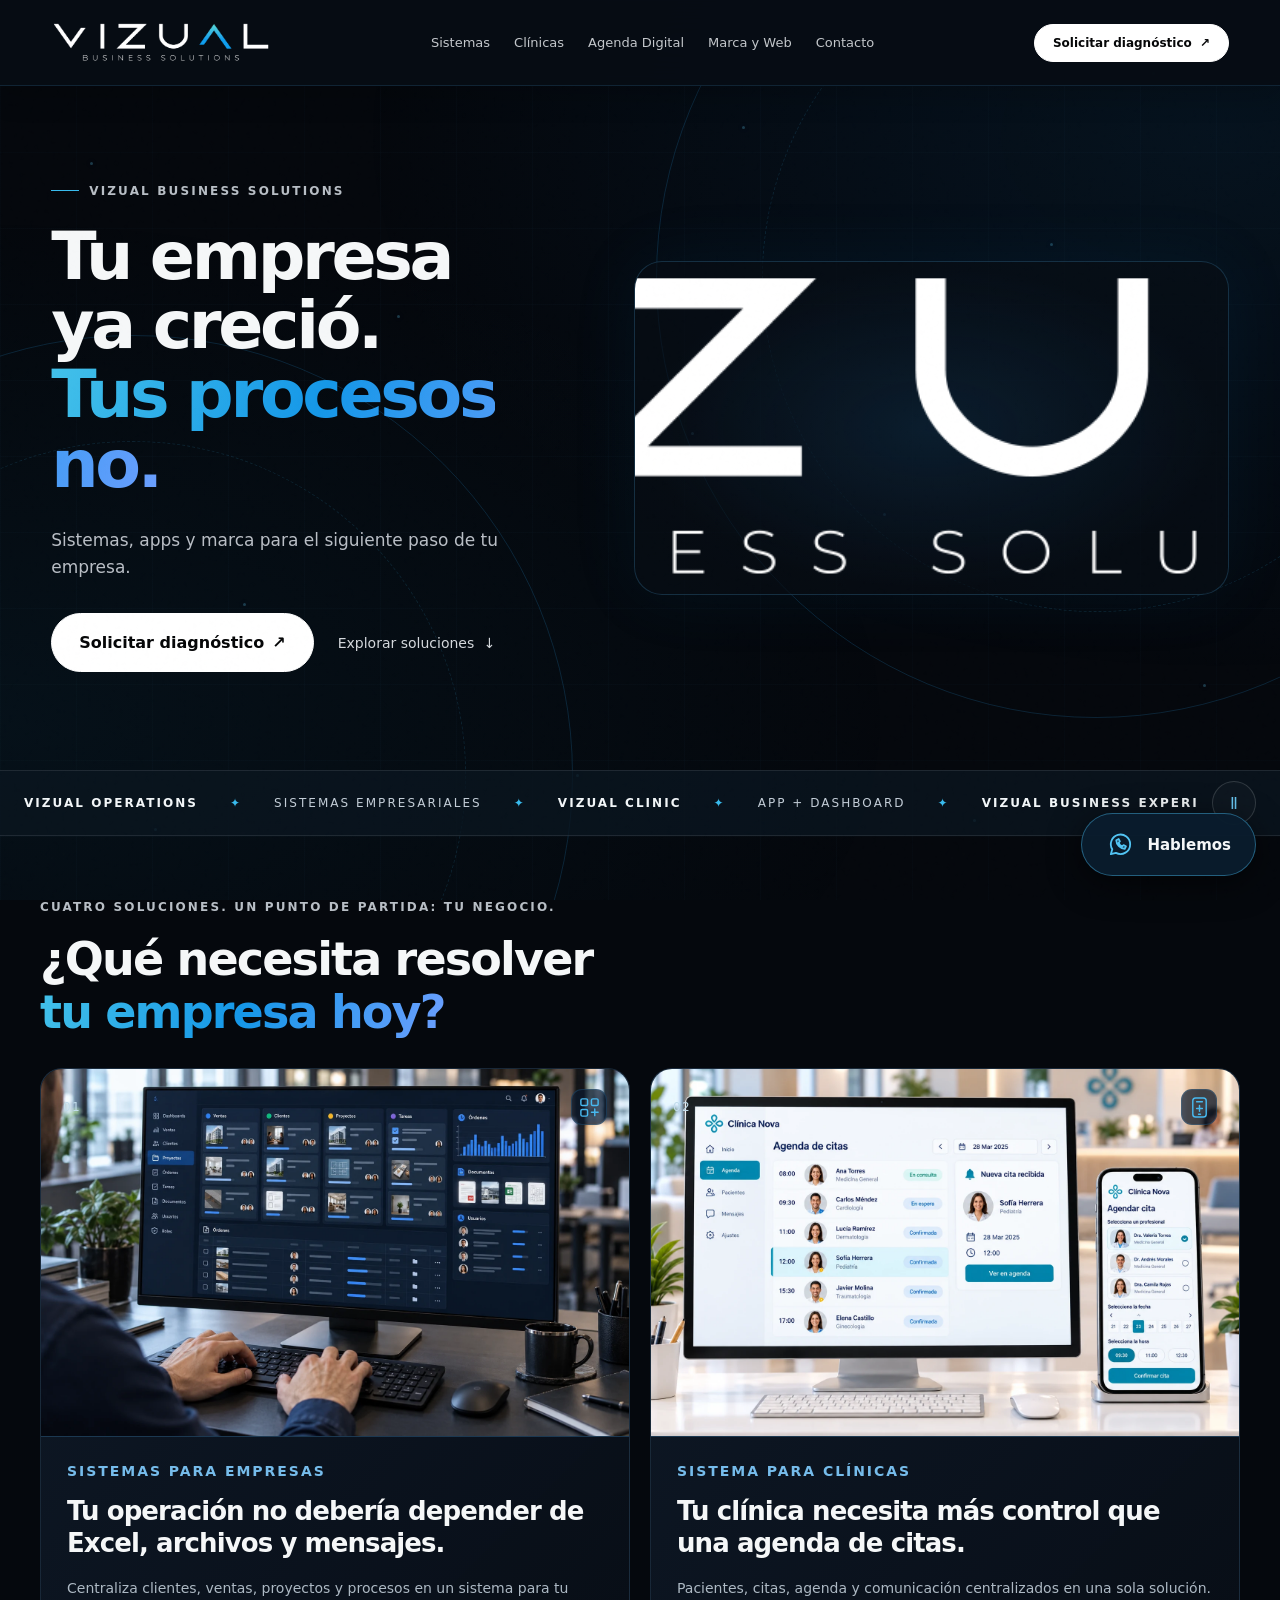
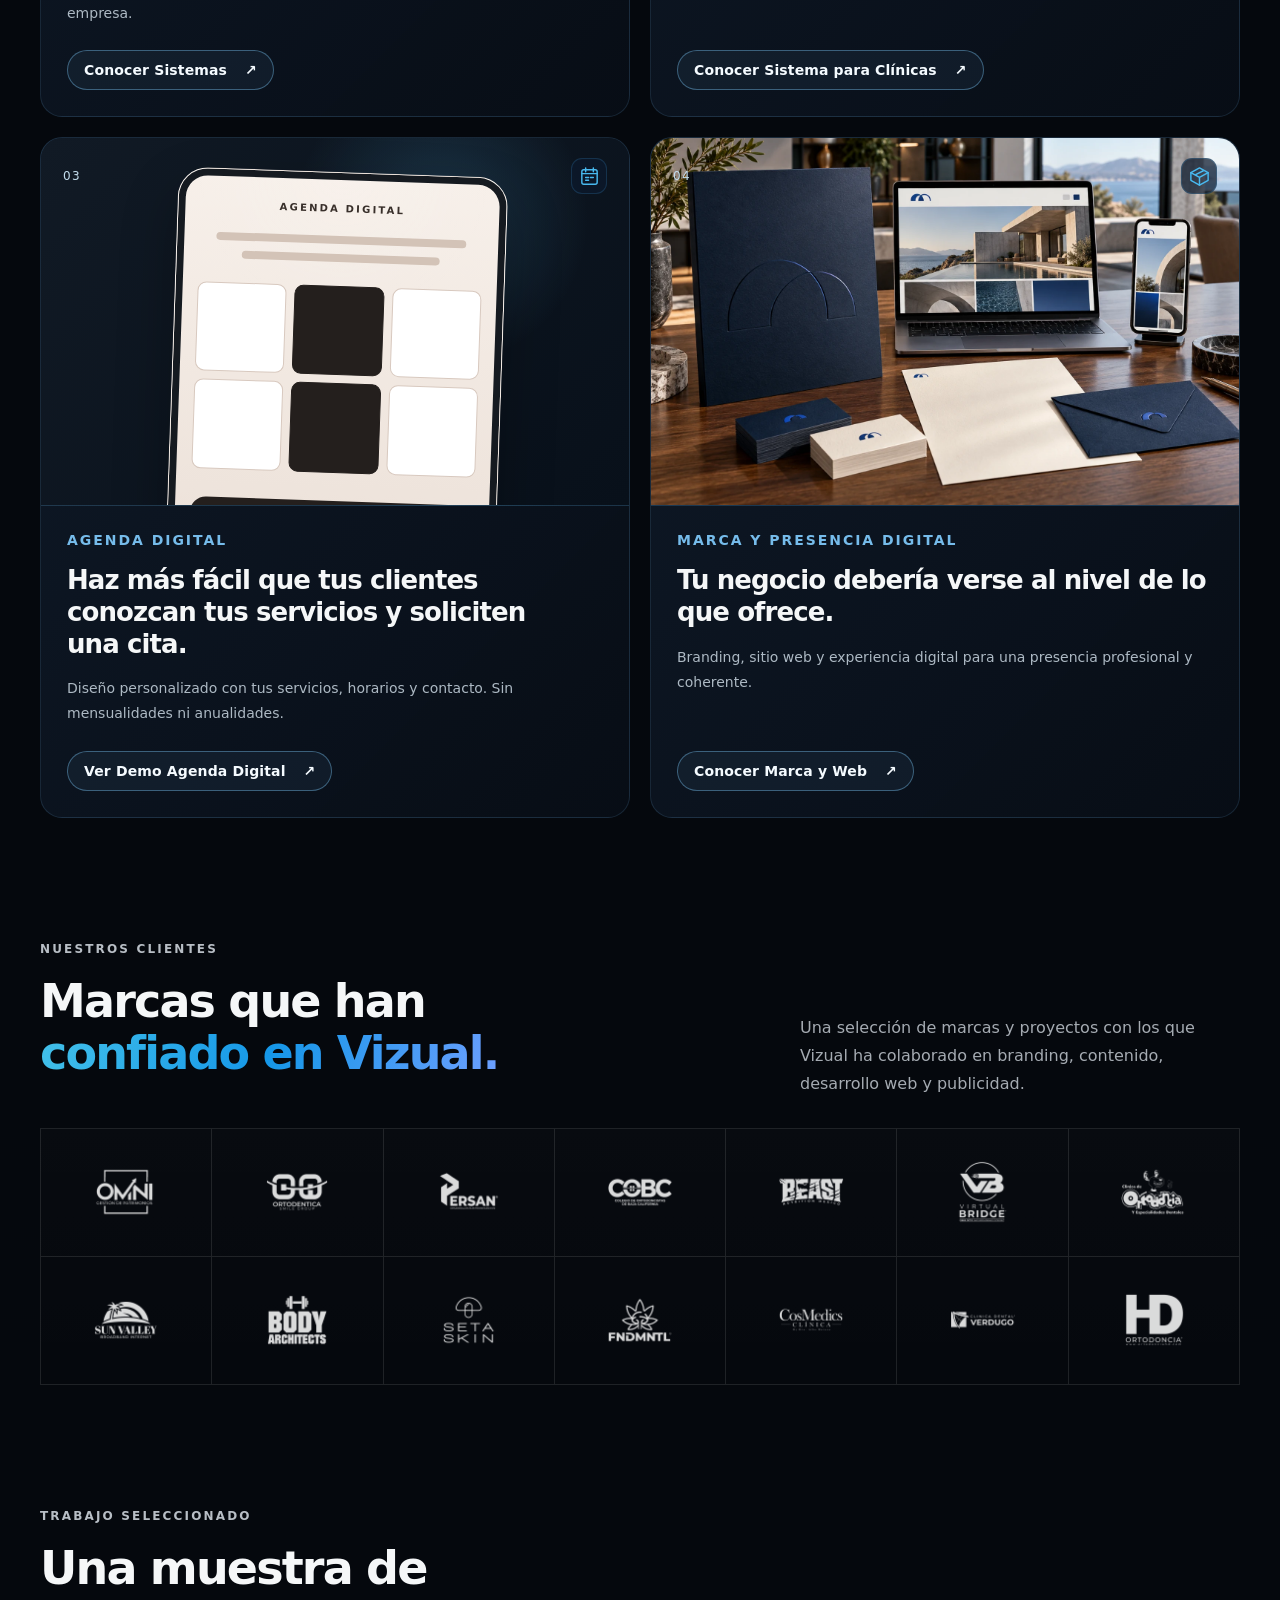
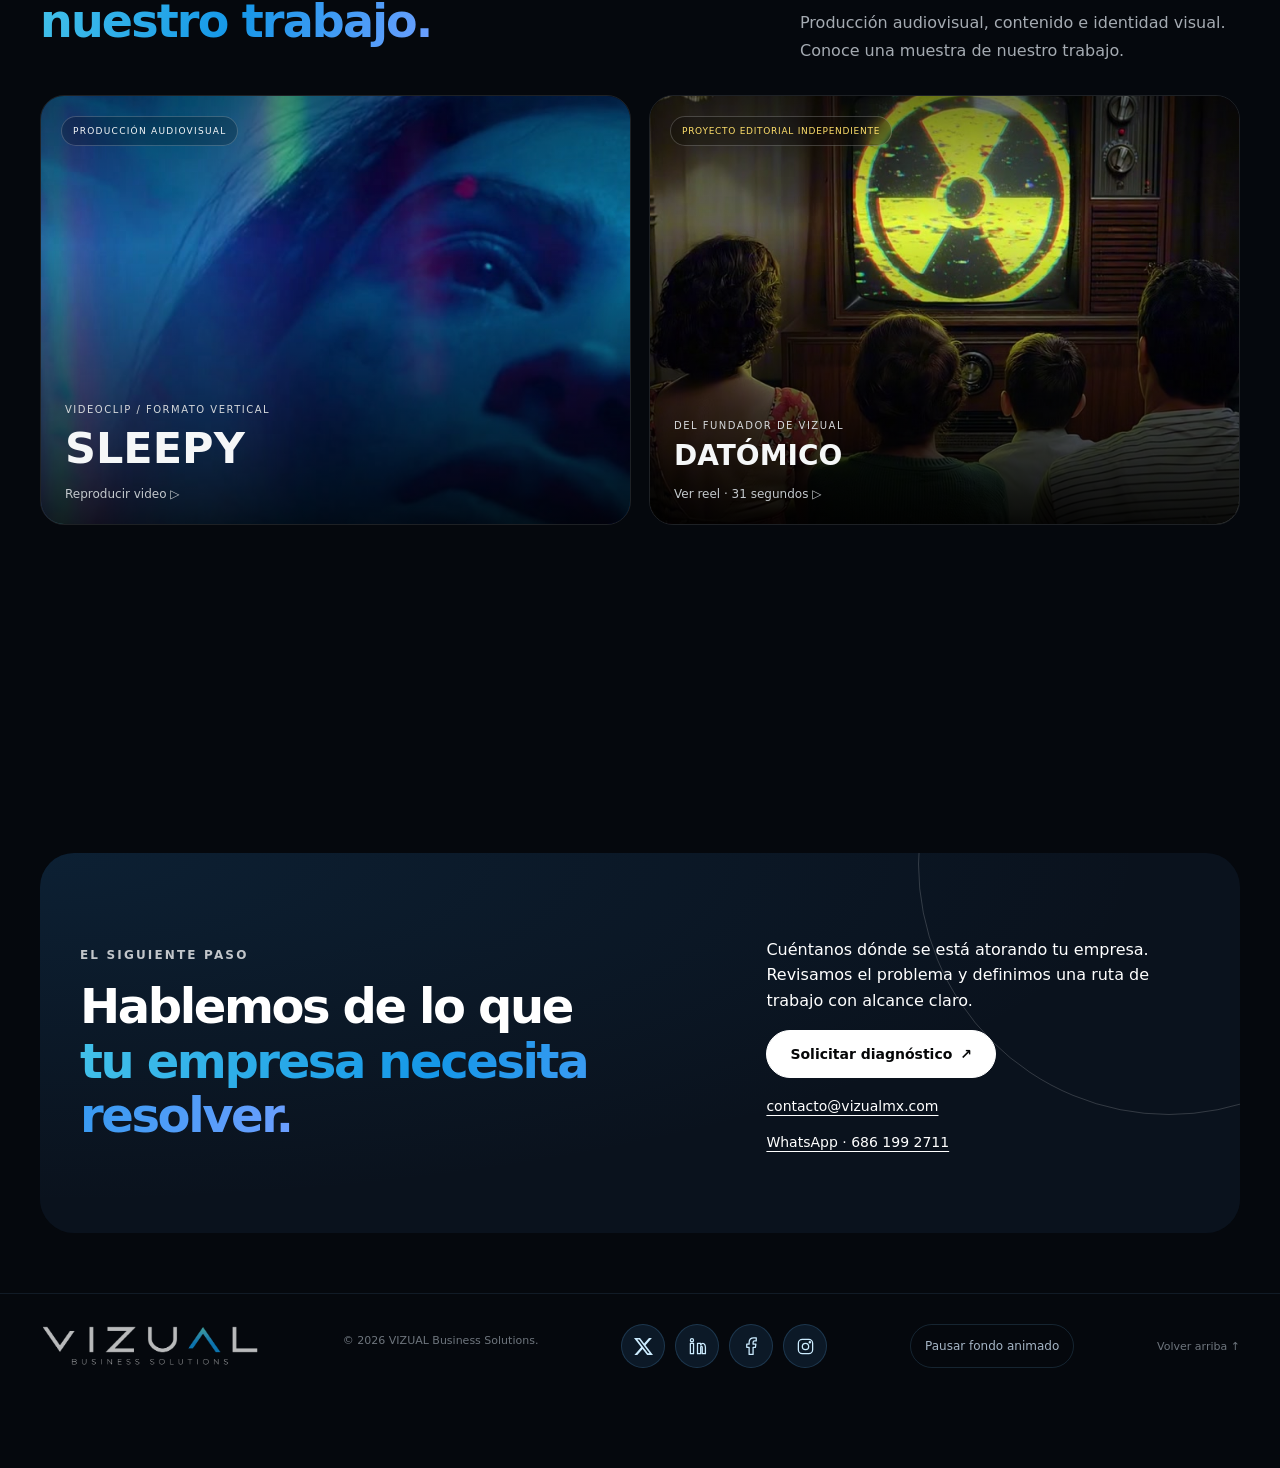
==== index.html @ c50f7510 "Unify service names across site" ====
<!doctype html>
<html lang="es-MX">
<head>
<meta charset="utf-8">
<meta name="viewport" content="width=device-width, initial-scale=1">
<meta name="theme-color" content="#050608">
<title>VIZUAL Business Solutions | Sistemas, Clínicas, Agenda Digital y Marca y Web</title>
<meta name="description" content="Sistemas, Clínicas, Agenda Digital y Marca y Web para mejorar operación, presencia y captación de clientes.">
<link rel="canonical" href="https://vizualmx.com/">
<link rel="icon" type="image/svg+xml" href="assets/business-favicon.svg">
<meta property="og:type" content="website">
<meta property="og:locale" content="es_MX">
<meta property="og:site_name" content="VIZUAL Business Solutions">
<meta property="og:title" content="VIZUAL Business Solutions | Sistemas, Clínicas, Agenda Digital y Marca y Web">
<meta property="og:description" content="Sistemas, Clínicas, Agenda Digital y Marca y Web para mejorar operación, presencia y captación de clientes.">
<meta property="og:url" content="https://vizualmx.com/">
<meta property="og:image" content="https://vizualmx.com/assets/social/business-solutions.png">
<meta property="og:image:width" content="1200">
<meta property="og:image:height" content="630">
<meta property="og:image:alt" content="VIZUAL Business Solutions: Sistemas, Clínicas, Agenda Digital y Marca y Web">
<meta name="twitter:card" content="summary_large_image">
<meta name="twitter:title" content="VIZUAL Business Solutions | Sistemas, Clínicas, Agenda Digital y Marca y Web">
<meta name="twitter:description" content="Sistemas, Clínicas, Agenda Digital y Marca y Web para mejorar operación, presencia y captación de clientes.">
<meta name="twitter:image" content="https://vizualmx.com/assets/social/business-solutions.png">
<link rel="stylesheet" href="styles.css?v=business-4">
<link rel="stylesheet" href="refinements.css?v=16">
<script type="application/ld+json">{"@context": "https://schema.org", "@graph": [{"@type": "Organization", "@id": "https://vizualmx.com/#organization", "name": "VIZUAL Business Solutions", "url": "https://vizualmx.com/", "email": "contacto@vizualmx.com", "telephone": "+526861992711", "logo": "https://vizualmx.com/assets/vizual-business-solutions.png"}, {"@type": "WebSite", "@id": "https://vizualmx.com/#website", "url": "https://vizualmx.com/", "name": "VIZUAL Business Solutions", "publisher": {"@id": "https://vizualmx.com/#organization"}, "inLanguage": "es-MX"}, {"@type": "WebPage", "@id": "https://vizualmx.com/#webpage", "url": "https://vizualmx.com/", "name": "VIZUAL Business Solutions | Sistemas, Clínicas, Agenda Digital y Marca y Web", "description": "Sistemas, Clínicas, Agenda Digital y Marca y Web para mejorar operación, presencia y captación de clientes.", "isPartOf": {"@id": "https://vizualmx.com/#website"}, "inLanguage": "es-MX"}]}</script>
<script defer src="analytics.js?v=2">
</script>
</head>
<body class="business-page home-page">
<div class="tech-background" aria-hidden="true"><div class="tech-orbit tech-orbit-one"></div><div class="tech-orbit tech-orbit-two"></div><i class="tech-particle" style="--x:7%;--y:18%;--delay:-0s;--duration:24s"></i><i class="tech-particle" style="--x:19%;--y:67%;--delay:-3s;--duration:30s"></i><i class="tech-particle" style="--x:31%;--y:35%;--delay:-6s;--duration:36s"></i><i class="tech-particle" style="--x:45%;--y:86%;--delay:-9s;--duration:42s"></i><i class="tech-particle" style="--x:58%;--y:14%;--delay:-12s;--duration:24s"></i><i class="tech-particle" style="--x:69%;--y:57%;--delay:-15s;--duration:30s"></i><i class="tech-particle" style="--x:82%;--y:27%;--delay:-18s;--duration:36s"></i><i class="tech-particle" style="--x:94%;--y:76%;--delay:-21s;--duration:42s"></i><i class="tech-particle" style="--x:12%;--y:92%;--delay:-24s;--duration:24s"></i><i class="tech-particle" style="--x:54%;--y:48%;--delay:-27s;--duration:30s"></i><i class="tech-particle" style="--x:76%;--y:91%;--delay:-30s;--duration:36s"></i><i class="tech-particle" style="--x:90%;--y:8%;--delay:-33s;--duration:42s"></i></div>
<a class="skip-link" href="#contenido">Saltar al contenido</a>
<div class="noise" aria-hidden="true">
</div>
<header class="site-header" id="top">
<a class="brand" href="/" aria-label="VIZUAL Business Solutions — inicio">
<img class="official-wordmark" src="assets/vizual-business-solutions.png" alt="VIZUAL Business Solutions" width="1200" height="226">
</a>
<button class="menu-toggle" type="button" aria-expanded="false" aria-controls="main-nav" hidden><span class="menu-label">Menú</span><span class="menu-lines" aria-hidden="true"></span>
</button>
<nav class="nav" id="main-nav" aria-label="Principal">
<a href="/operaciones"><span>Sistemas</span><small class="nav-description">Sistemas para tu empresa</small></a>
<a href="/sistema-para-clinicas"><span>Clínicas</span><small class="nav-description">App para pacientes + dashboard</small></a>
<a href="/agenda-demo-clinica"><span>Agenda Digital</span><small class="nav-description">Agenda personalizada sin mensualidades</small></a>
<a href="/business-experience"><span>Marca y Web</span><small class="nav-description">Branding, web y presencia digital</small></a>
<a href="/contacto"><span>Contacto</span><small class="nav-description">Hablemos de tu proyecto</small></a>
<a class="nav-diagnosis" href="/contacto">Solicitar diagnóstico <span aria-hidden="true">↗</span></a>
</nav>
<a class="btn btn-small header-contact" href="/contacto">Solicitar diagnóstico <span aria-hidden="true">↗</span>
</a>
</header>
<main id="contenido">

<section class="hero section-pad business-hero">
<div class="hero-copy">
<div class="eyebrow">
<span>
</span> VIZUAL BUSINESS SOLUTIONS</div>
<h1>Tu empresa ya creció.<br>
<em>Tus procesos no.</em>
</h1>
<p class="hero-lead">Sistemas, apps y marca para el siguiente paso de tu empresa.</p>
<div class="hero-actions">
<a class="btn" href="/contacto">Solicitar diagnóstico <span aria-hidden="true">↗</span>
</a>
<a class="text-link" href="#soluciones">Explorar soluciones <span aria-hidden="true">↓</span>
</a>
</div>
</div>
<!-- Official brand reveal, muted for inline autoplay on mobile. -->
<figure class="hero-brand-stage" aria-label="Animación de VIZUAL Business Solutions">
<video autoplay loop muted playsinline disablepictureinpicture disableremoteplayback preload="metadata" poster="assets/vizual-business-solutions.png" aria-label="Animación del logo VIZUAL Business Solutions">
<source src="assets/hero/vizual-business-reveal.mp4" type="video/mp4">
Tu navegador no puede reproducir este video. <a href="assets/hero/vizual-business-reveal.mp4">Ver animación del logo</a>.
</video>
</figure>
</section>

<section class="ticker business-ticker" aria-label="Soluciones de VIZUAL Business Solutions">
<div class="ticker-window"><div class="ticker-track"><div class="ticker-group"><span>VIZUAL OPERATIONS</span><i aria-hidden="true">✦</i><span>SISTEMAS EMPRESARIALES</span><i aria-hidden="true">✦</i><span>VIZUAL CLINIC</span><i aria-hidden="true">✦</i><span>APP + DASHBOARD</span><i aria-hidden="true">✦</i><span>VIZUAL BUSINESS EXPERIENCE</span><i aria-hidden="true">✦</i><span>MARCA + EXPERIENCIA DIGITAL</span><i aria-hidden="true">✦</i></div><div class="ticker-group" aria-hidden="true"><span>VIZUAL OPERATIONS</span><i aria-hidden="true">✦</i><span>SISTEMAS EMPRESARIALES</span><i aria-hidden="true">✦</i><span>VIZUAL CLINIC</span><i aria-hidden="true">✦</i><span>APP + DASHBOARD</span><i aria-hidden="true">✦</i><span>VIZUAL BUSINESS EXPERIENCE</span><i aria-hidden="true">✦</i><span>MARCA + EXPERIENCIA DIGITAL</span><i aria-hidden="true">✦</i></div></div></div>
<button class="ticker-toggle" type="button" aria-label="Pausar texto en movimiento" title="Pausar texto en movimiento" hidden><span aria-hidden="true">Ⅱ</span></button>
</section>
<section class="section-pad solutions" id="soluciones">
<span id="servicios" class="anchor-alias"></span>
<div class="section-heading">
<span class="kicker">CUATRO SOLUCIONES. UN PUNTO DE PARTIDA: TU NEGOCIO.</span>
<h2>¿Qué necesita resolver<br><span>tu empresa hoy?</span></h2>
</div>
<div class="solution-grid">
<a class="solution-card" id="operations" href="/operaciones">
<div class="solution-media">
<div class="solution-card-top"><span class="solution-number">01</span><span class="capability-icon" aria-hidden="true"><svg viewBox="0 0 24 24" fill="none"><rect x="3" y="3" width="7" height="7" rx="1.5"/><rect x="14" y="3" width="7" height="7" rx="1.5"/><rect x="3" y="14" width="7" height="7" rx="1.5"/><path d="M14 17h7m-3.5-3.5v7"/></svg></span></div>
<img class="solution-image" src="assets/solutions/operations-v3.webp" alt="" width="1586" height="992" loading="lazy" decoding="async">
</div>
<div class="solution-card-copy">
<span class="kicker">SISTEMAS PARA EMPRESAS</span>
<h3>Tu operación no debería depender de Excel, archivos y mensajes.</h3>
<p>Centraliza clientes, ventas, proyectos y procesos en un sistema para tu empresa.</p>
<span class="solution-link">Conocer Sistemas <span aria-hidden="true">↗</span></span>
</div>
</a>

<a class="solution-card" id="clinicas" href="/sistema-para-clinicas">
<div class="solution-media">
<div class="solution-card-top"><span class="solution-number">02</span><span class="capability-icon" aria-hidden="true"><svg viewBox="0 0 24 24" fill="none"><rect x="5" y="2" width="14" height="20" rx="3"/><path d="M9 6h6m-3 4v6m-3-3h6m-4 6h2"/></svg></span></div>
<img class="solution-image" src="assets/solutions/clinic-v3.webp" alt="" width="1586" height="992" loading="lazy" decoding="async">
</div>
<div class="solution-card-copy">
<span class="kicker">SISTEMA PARA CLÍNICAS</span>
<h3>Tu clínica necesita más control que una agenda de citas.</h3>
<p>Pacientes, citas, agenda y comunicación centralizados en una sola solución.</p>
<span class="solution-link">Conocer Sistema para Clínicas <span aria-hidden="true">↗</span></span>
</div>
</a>

<a class="solution-card" id="agenda-digital" href="/agenda-demo-clinica">
<div class="solution-media agenda-media">
<div class="solution-card-top"><span class="solution-number">03</span><span class="capability-icon" aria-hidden="true"><svg viewBox="0 0 24 24" fill="none"><rect x="4" y="5" width="16" height="15" rx="2"/><path d="M8 3v4m8-4v4M4 9h16"/><path d="M8 13h3m2 0h3m-8 3h3"/></svg></span></div>
<div class="agenda-demo-visual" aria-hidden="true">
  <div class="agenda-demo-device">
    <div class="agenda-demo-brand">AGENDA DIGITAL</div>
    <div class="agenda-demo-line wide"></div>
    <div class="agenda-demo-line"></div>
    <div class="agenda-demo-days"><i></i><i></i><i></i><i></i><i></i><i></i></div>
    <div class="agenda-demo-cta">AGENDAR CITA</div>
  </div>
</div>
</div>
<div class="solution-card-copy">
<span class="kicker">AGENDA DIGITAL</span>
<h3>Haz más fácil que tus clientes conozcan tus servicios y soliciten una cita.</h3>
<p>Diseño personalizado con tus servicios, horarios y contacto. Sin mensualidades ni anualidades.</p>
<span class="solution-link">Ver Demo Agenda Digital <span aria-hidden="true">↗</span></span>
</div>
</a>

<a class="solution-card" id="experience" href="/business-experience">
<div class="solution-media">
<div class="solution-card-top"><span class="solution-number">04</span><span class="capability-icon" aria-hidden="true"><svg viewBox="0 0 24 24" fill="none"><path d="m12 3 9 5v8l-9 5-9-5V8Z"/><path d="m3 8 9 5 9-5m-9 5v8m-4-11 8-4"/></svg></span></div>
<img class="solution-image" src="assets/solutions/business-experience.webp" alt="" width="1586" height="992" loading="lazy" decoding="async">
</div>
<div class="solution-card-copy">
<span class="kicker">MARCA Y PRESENCIA DIGITAL</span>
<h3>Tu negocio debería verse al nivel de lo que ofrece.</h3>
<p>Branding, sitio web y experiencia digital para una presencia profesional y coherente.</p>
<span class="solution-link">Conocer Marca y Web <span aria-hidden="true">↗</span></span>
</div>
</a>
</div>
</section>

<section class="clients section-pad" id="clientes">
      <div class="section-heading horizontal reveal">
        <div>
          <span class="kicker">NUESTROS CLIENTES</span>
          <h2>Marcas que han<br>
<span>confiado en Vizual.</span>
</h2>
        </div>
        <p>Una selección de marcas y proyectos con los que Vizual ha colaborado en branding, contenido, desarrollo web y publicidad.</p>
      </div>
      <div class="logo-wall reveal">
        <div class="client-logo">
<img src="assets/clients/omni.png" alt="OMNI Gestión de Patrimonios" />
</div>
        <div class="client-logo">
<img src="assets/clients/ortodentica-smile-group.png" alt="Ortodentica Smile Group" />
</div>
        <div class="client-logo">
<img src="assets/clients/persan.png" alt="Persan" />
</div>
        <div class="client-logo">
<img src="assets/clients/cobc.png" alt="COBC Colegio de Ortodoncistas de Baja California" />
</div>
        <div class="client-logo">
<img src="assets/clients/beast.png" alt="Beast Nutrition Mexico" />
</div>
        <div class="client-logo">
<img src="assets/clients/virtual-bridge.png" alt="Virtual Bridge" />
</div>
        <div class="client-logo">
<img src="assets/clients/ortoaudia.png" alt="Clínica de Ortoaudia y Especialidades Dentales" />
</div>
        <div class="client-logo">
<img src="assets/clients/sun-valley.png" alt="Sun Valley Broadband Internet" />
</div>
        <div class="client-logo">
<img src="assets/clients/body-architects.png" alt="Body Architects" />
</div>
        <div class="client-logo">
<img src="assets/clients/seta-skin.png" alt="Seta Skin" />
</div>
        <div class="client-logo">
<img src="assets/clients/fndmntl.png" alt="FNDMNTL" />
</div>
        <div class="client-logo">
<img src="assets/clients/cosmedics.png" alt="CosMedics Clínica" />
</div>
        <div class="client-logo">
<img src="assets/clients/verdugo.png" alt="Clínica Dental Verdugo" />
</div>
        <div class="client-logo">
<img src="assets/clients/hd-ortodoncia.png" alt="HD Ortodoncia" />
</div>
      </div>
    </section>
<section class="work section-pad" id="trabajos">
      <div class="section-heading horizontal reveal">
        <div>
          <span class="kicker">TRABAJO SELECCIONADO</span>
          <h2>Una muestra de<br>
<span>nuestro trabajo.</span>
</h2>
        </div>
        <p>Producción audiovisual, contenido e identidad visual. Conoce una muestra de nuestro trabajo.</p>
      </div>

      <div class="work-grid">
        <a class="project project-main project-sleepy reveal" href="assets/projects/sleepy.mp4" data-video-project aria-haspopup="dialog" aria-controls="sleepy-dialog" aria-label="Reproducir SLEEPY, producción audiovisual">
          <img class="project-cover" src="assets/projects/sleepy-poster.jpg" alt="Fotograma del videoclip SLEEPY con luces azules y magenta" width="720" height="1280" loading="lazy" />
          <div class="project-badge">PRODUCCIÓN AUDIOVISUAL</div>
          <div class="project-copy">
<small>VIDEOCLIP / FORMATO VERTICAL</small>
<h3>SLEEPY</h3>
<span>Reproducir video <span aria-hidden="true">▷</span>
</span>
</div>
        </a>
        <a class="project project-datomico reveal delay-1" href="assets/projects/datomico.mp4" data-video-project aria-haspopup="dialog" aria-controls="datomico-dialog" aria-label="Reproducir reel de Datómico, proyecto independiente del fundador de VIZUAL">
          <img class="project-cover" src="assets/projects/datomico-poster.jpg" alt="Televisor con el símbolo amarillo de Datómico en su reel" width="720" height="1280" loading="lazy" />
          <div class="project-badge">PROYECTO EDITORIAL INDEPENDIENTE</div>
          <div class="project-copy">
<small>DEL FUNDADOR DE VIZUAL</small>
<h3>DATÓMICO</h3>
<span>Ver reel · 31 segundos <span aria-hidden="true">▷</span>
</span>
</div>
        </a>
      </div>
    </section>
<section class="contact section-pad" id="contacto">
<div class="contact-box">
<div>
<span class="kicker">EL SIGUIENTE PASO</span>
<h2>Hablemos de lo que<br>
<span>tu empresa necesita resolver.</span>
</h2>
</div>
<div class="contact-side">
<p>Cuéntanos dónde se está atorando tu empresa. Revisamos el problema y definimos una ruta de trabajo con alcance claro.</p>
<a class="btn" href="/contacto">Solicitar diagnóstico <span aria-hidden="true">↗</span>
</a>
<a class="contact-email" href="mailto:contacto@vizualmx.com" data-track-event="email_click" data-track-placement="contacto" data-track-interest="business">contacto@vizualmx.com</a>
<a class="contact-email" href="https://wa.me/526861992711" target="_blank" rel="noopener noreferrer" data-track-event="whatsapp_click" data-track-placement="phone" data-track-interest="business">WhatsApp · 686 199 2711</a>
</div>
</div>
</section>
</main>  <dialog class="project-video-dialog" id="sleepy-dialog" aria-labelledby="sleepy-title">
    <div class="project-video-header">
<h2 id="sleepy-title">SLEEPY <span>Producción audiovisual</span>
</h2>
<button type="button" class="project-video-close" aria-label="Cerrar video" autofocus>×</button>
</div>
    <video controls playsinline preload="none" poster="assets/projects/sleepy-poster.jpg">
<source src="assets/projects/sleepy.mp4" type="video/mp4" />Tu navegador no puede reproducir este video. <a href="assets/projects/sleepy.mp4">Abrir SLEEPY</a>.</video>
  </dialog>
<dialog class="project-video-dialog" id="datomico-dialog" aria-labelledby="datomico-title">
<div class="project-video-header">
<h2 id="datomico-title">DATÓMICO <span>Proyecto independiente del fundador de VIZUAL</span>
</h2>
<button type="button" class="project-video-close" aria-label="Cerrar reel de Datómico" autofocus>×</button>
</div>
<video controls playsinline preload="none" poster="assets/projects/datomico-poster.jpg">
<source src="assets/projects/datomico.mp4" type="video/mp4" />Tu navegador no puede reproducir este video. <a href="assets/projects/datomico.mp4">Abrir reel</a>.</video>
<nav class="datomico-links" aria-label="Conocer Datómico">
<a href="https://datomicotv.com/" target="_blank" rel="noopener noreferrer">Sitio web ↗</a>
<a href="https://www.facebook.com/datomicotv" target="_blank" rel="noopener noreferrer">Facebook ↗</a>
<a href="https://www.instagram.com/datomicotv" target="_blank" rel="noopener noreferrer">Instagram ↗</a>
<a href="https://www.youtube.com/@DatomicoTV" target="_blank" rel="noopener noreferrer">YouTube ↗</a>
</nav>
</dialog>
<footer>
<a class="brand" href="/" aria-label="VIZUAL Business Solutions — inicio">
<img class="official-wordmark" src="assets/vizual-business-solutions.png" alt="VIZUAL Business Solutions" width="1200" height="226">
</a>
<p>© <span id="year">2026</span> VIZUAL Business Solutions.</p>
<div class="footer-socials" aria-label="Redes sociales de VIZUAL"><a href="https://x.com/vizualmx" target="_blank" rel="noopener noreferrer" aria-label="VIZUAL en X" title="X"><svg viewBox="0 0 24 24" aria-hidden="true"><path fill="currentColor" stroke="none" d="M18.901 1.153h3.68l-8.04 9.19L24 22.846h-7.406l-5.8-7.584-6.64 7.584H.47l8.6-9.835L0 1.154h7.594l5.243 6.932 6.064-6.933Zm-1.29 19.49h2.039L6.487 3.24H4.3l13.31 17.403Z"/></svg></a><a href="https://www.linkedin.com/company/vizualmx" target="_blank" rel="noopener noreferrer" aria-label="VIZUAL en LinkedIn" title="LinkedIn"><svg viewBox="0 0 24 24" aria-hidden="true"><rect x="3" y="8" width="4" height="13"/><circle cx="5" cy="4" r="2"/><path d="M12 21V8h4v2c3-4 6-1 6 3v8h-4v-8c0-2-2-2-2 0v8Z"/></svg></a><a href="https://www.facebook.com/vizualmx" target="_blank" rel="noopener noreferrer" aria-label="VIZUAL en Facebook" title="Facebook"><svg viewBox="0 0 24 24" aria-hidden="true"><path d="M14 22V13h3l.5-4H14V7c0-1 .5-2 2-2h2V1h-3c-4 0-6 2-6 6v2H6v4h3v9Z"/></svg></a><a href="https://www.instagram.com/vizualmx/" target="_blank" rel="noopener noreferrer" aria-label="VIZUAL en Instagram" title="Instagram"><svg viewBox="0 0 24 24" aria-hidden="true"><rect x="3" y="3" width="18" height="18" rx="5"/><circle cx="12" cy="12" r="4"/><circle cx="17.5" cy="6.5" r=".8"/></svg></a></div>
<button class="background-toggle" type="button" aria-pressed="false" hidden>Pausar fondo animado</button>
<a href="#top">Volver arriba ↑</a>
</footer>
<a class="whatsapp-float" href="https://wa.me/526861992711?text=Hola%2C%20quisiera%20hablar%20de%20un%20proyecto%20con%20VIZUAL%20Business%20Solutions." target="_blank" rel="noopener noreferrer" aria-label="Contactar por WhatsApp" title="WhatsApp" data-track-event="whatsapp_click" data-track-placement="floating" data-track-interest="business">
<svg viewBox="0 0 24 24" aria-hidden="true"><path d="M20 11.8A8 8 0 0 1 8.2 18.9L4 20l1.2-4A8 8 0 1 1 20 11.8Z"/><path d="M8.5 8.5c0 3.5 3.5 7 7 7l1-2-2-1-1 1c-1.5-.5-2.5-1.5-3-3l1-1-1-2Z"/></svg>
<span>Hablemos</span>
</a>
<script src="script.js?v=business-5">
</script>
</body>
</html>
---- styles.css ----
:root{
  --bg:#050608; --bg2:#0b0d10; --text:#f5f7f8; --muted:#a5abb2; --line:rgba(255,255,255,.10);
  --lime:#d8ff3e; --cyan:#2df3e0; --blue:#1f57ff; --magenta:#e82bd7; --violet:#7f35e8;
  --max:1280px;
}

*{box-sizing:border-box}

html{scroll-behavior:smooth;overflow-x:clip}

body{
  margin:0;
  background:var(--bg);
  color:var(--text);
  font-family:Inter,ui-sans-serif,system-ui,-apple-system,BlinkMacSystemFont,"Segoe UI",sans-serif;
  overflow-x:clip;
}

a{
  color:inherit;
  text-decoration:none;
}

button{
  font:inherit;
}

.noise{
  position:fixed;
  inset:0;
  pointer-events:none;
  opacity:.035;
  z-index:50;
  background-image:url("data:image/svg+xml,%3Csvg viewBox='0 0 180 180' xmlns='http://www.w3.org/2000/svg'%3E%3Cfilter id='n'%3E%3CfeTurbulence type='fractalNoise' baseFrequency='.95' numOctaves='3' stitchTiles='stitch'/%3E%3C/filter%3E%3Crect width='100%25' height='100%25' filter='url(%23n)' opacity='.5'/%3E%3C/svg%3E");
}

.section-pad{
  max-width:var(--max);
  margin:auto;
  padding:120px 40px;
}

.site-header{
  height:86px;
  max-width:var(--max);
  margin:auto;
  padding:0 40px;
  display:flex;
  align-items:center;
  justify-content:space-between;
  position:relative;
  z-index:20;
}

.brand img{
  width:142px;
  display:block;
}

.nav{
  display:flex;
  gap:34px;
  font-size:14px;
  color:#c3c7cb;
}

.nav a{
  transition:.2s;
}

.nav a:hover{
  color:#fff;
}

.btn{
  display:inline-flex;
  align-items:center;
  justify-content:center;
  border-radius:999px;
  padding:15px 23px;
  background:#fff;
  color:#060708;
  font-weight:700;
  font-size:14px;
  transition:.25s;
  border:1px solid #fff;
}

.btn:hover{
  transform:translateY(-2px);
  box-shadow:0 10px 35px rgba(255,255,255,.10);
}

.btn-small{
  padding:11px 18px;
  font-size:13px;
}

.hero{
  min-height:770px;
  display:grid;
  grid-template-columns:1.05fr .95fr;
  align-items:center;
  gap:50px;
  padding-top:70px;
}

.eyebrow,
.kicker{
  font-size:12px;
  letter-spacing:.18em;
  text-transform:uppercase;
  color:#b8bec5;
  font-weight:700;
}

.eyebrow{
  display:flex;
  align-items:center;
  gap:10px;
}

.eyebrow span{
  width:28px;
  height:1px;
  background:var(--cyan);
}

h1,
h2,
h3,
p{
  margin-top:0;
}

.hero h1{
  font-size:clamp(58px,6vw,92px);
  line-height:.92;
  letter-spacing:-.055em;
  margin:22px 0 28px;
  max-width:780px;
}

.hero h1 em,
.section-heading h2 span,
.contact h2 span{
  font-style:normal;
  background:linear-gradient(90deg,var(--cyan),var(--lime) 45%,#fff 75%);
  -webkit-background-clip:text;
  background-clip:text;
  color:transparent;
}

.hero-lead{
  font-size:18px;
  line-height:1.7;
  color:#b9bec5;
  max-width:650px;
}

.hero-lead strong{
  color:#fff;
  font-weight:600;
}

.hero-actions{
  display:flex;
  align-items:center;
  gap:30px;
  margin-top:36px;
}

.text-link{
  font-size:14px;
  color:#d4d8dc;
}

.text-link span{
  display:inline-block;
  margin-left:5px;
}

.hero-meta{
  display:flex;
  gap:38px;
  border-top:1px solid var(--line);
  margin-top:70px;
  padding-top:26px;
}

.hero-meta div{
  display:flex;
  flex-direction:column;
}

.hero-meta b{
  font-size:18px;
}

.hero-meta span{
  font-size:12px;
  color:#838a92;
  margin-top:4px;
}

.hero-art{
  position:relative;
  height:610px;
}

.hero-panel{
  position:absolute;
  inset:52px 10px 40px 55px;
  border:1px solid var(--line);
  border-radius:30px;
  background:linear-gradient(180deg,rgba(255,255,255,.055),rgba(255,255,255,.012));
  backdrop-filter:blur(15px);
  display:flex;
  align-items:center;
  justify-content:center;
  overflow:hidden;
}

.hero-panel:after{
  content:"";
  position:absolute;
  inset:0;
  background:
    radial-gradient(circle at 70% 20%,rgba(45,243,224,.17),transparent 32%),
    radial-gradient(circle at 40% 75%,rgba(127,53,232,.18),transparent 38%);
}

.hero-panel img{
  width:72%;
  height:auto;
  object-fit:contain;
  filter:drop-shadow(0 26px 35px rgba(0,0,0,.42));
  position:relative;
  z-index:2;
}

.panel-label{
  position:absolute;
  left:24px;
  bottom:20px;
  font-size:10px;
  letter-spacing:.22em;
  color:#6d747c;
  z-index:3;
}

.orb{
  position:absolute;
  border-radius:999px;
  filter:blur(55px);
  opacity:.42;
}

.orb-a{
  width:190px;
  height:190px;
  background:var(--cyan);
  right:-30px;
  top:25px;
}

.orb-b{
  width:220px;
  height:220px;
  background:var(--violet);
  left:0;
  bottom:0;
}

.float-card{
  position:absolute;
  padding:12px 15px;
  border-radius:12px;
  border:1px solid var(--line);
  background:rgba(12,14,18,.72);
  backdrop-filter:blur(10px);
  font-size:10px;
  letter-spacing:.15em;
  color:#d5d9dc;
  box-shadow:0 20px 50px rgba(0,0,0,.25);
}

.float-card span{
  color:var(--cyan);
  margin-right:8px;
}

.card-a{
  top:90px;
  left:15px;
}

.card-b{
  right:-8px;
  top:265px;
}

.card-c{
  left:25px;
  bottom:85px;
}

/* TICKER */
.ticker{
  overflow:hidden;
  border-top:1px solid var(--line);
  border-bottom:1px solid var(--line);
  padding:18px 0;
}

.ticker-track{
  display:flex;
  width:max-content;
  gap:32px;
  align-items:center;
  animation:ticker 36s linear infinite;
  color:#a5abb2;
  font-size:12px;
  letter-spacing:.17em;
  white-space:nowrap;
  will-change:transform;
}

.ticker-track span,
.ticker-track i{
  flex-shrink:0;
}

.ticker-track i{
  color:var(--cyan);
  font-style:normal;
}

@keyframes ticker{
  from{
    transform:translateX(0);
  }

  to{
    transform:translateX(-50%);
  }
}

.section-heading{
  max-width:700px;
  margin-bottom:55px;
}

.section-heading h2{
  font-size:clamp(44px,5vw,72px);
  line-height:.98;
  letter-spacing:-.045em;
  margin:14px 0 20px;
}

.section-heading p{
  color:var(--muted);
  line-height:1.7;
}

.section-heading.horizontal{
  display:flex;
  justify-content:space-between;
  align-items:flex-end;
  max-width:none;
  gap:60px;
}

.section-heading.horizontal p{
  max-width:430px;
  margin-bottom:8px;
}

.service-grid{
  display:grid;
  grid-template-columns:repeat(4,1fr);
  border-top:1px solid var(--line);
  border-left:1px solid var(--line);
}

.service-card{
  min-height:310px;
  padding:28px;
  border-right:1px solid var(--line);
  border-bottom:1px solid var(--line);
  position:relative;
  transition:.3s;
  background:linear-gradient(180deg,rgba(255,255,255,.015),transparent);
}

.service-card:hover{
  background:linear-gradient(180deg,rgba(45,243,224,.07),rgba(255,255,255,.015));
  transform:translateY(-4px);
}

.service-no{
  font-size:12px;
  color:#68717a;
}

.service-card h3{
  font-size:24px;
  margin:70px 0 14px;
  letter-spacing:-.02em;
}

.service-card p{
  font-size:14px;
  line-height:1.6;
  color:#9299a1;
}

.service-card .arrow{
  position:absolute;
  right:24px;
  bottom:20px;
  color:var(--cyan);
  font-size:22px;
}

.work{
  padding-top:80px;
}

.work-grid{
  display:grid;
  grid-template-columns:1.25fr .75fr;
  grid-template-rows:310px 310px;
  gap:18px;
}

.project{
  position:relative;
  overflow:hidden;
  border-radius:24px;
  border:1px solid var(--line);
  min-height:300px;
}

.project-main{
  grid-row:1/3;
}

.project-bg{
  position:absolute;
  inset:0;
  transition:.55s;
}

.project:hover .project-bg{
  transform:scale(1.035);
}

.gradient-one{
  background:
    radial-gradient(circle at 25% 25%,rgba(216,255,62,.88),transparent 22%),
    radial-gradient(circle at 75% 65%,rgba(45,243,224,.55),transparent 32%),
    linear-gradient(145deg,#112117,#071713 50%,#050608);
}

.gradient-two{
  background:
    radial-gradient(circle at 75% 20%,rgba(232,43,215,.72),transparent 28%),
    linear-gradient(145deg,#1d0b1e,#0a0714 60%,#050608);
}

.gradient-three{
  background:
    radial-gradient(circle at 30% 30%,rgba(31,87,255,.72),transparent 26%),
    radial-gradient(circle at 70% 80%,rgba(127,53,232,.65),transparent 28%),
    linear-gradient(145deg,#09101f,#06070c);
}

.project-bg:after{
  content:"";
  position:absolute;
  inset:0;
  background:linear-gradient(180deg,transparent 25%,rgba(0,0,0,.70) 100%);
}

.project-badge{
  position:absolute;
  top:20px;
  left:20px;
  padding:9px 11px;
  border:1px solid rgba(255,255,255,.20);
  border-radius:999px;
  font-size:9px;
  letter-spacing:.14em;
  background:rgba(0,0,0,.2);
  backdrop-filter:blur(7px);
}

.project-copy{
  position:absolute;
  left:24px;
  right:24px;
  bottom:22px;
  z-index:2;
}

.project-copy small{
  font-size:10px;
  letter-spacing:.15em;
  color:#d4d7da;
}

.project-copy h3{
  font-size:28px;
  line-height:1.08;
  max-width:470px;
  margin:8px 0 12px;
}

.project-main .project-copy h3{
  font-size:43px;
}

.project-copy span{
  font-size:12px;
  color:#c3c8cc;
}

.demo-note{
  font-size:12px;
  color:#656d75;
  margin-top:16px;
}

.showreel{
  padding-top:20px;
}

.reel-frame{
  height:520px;
  border-radius:30px;
  border:1px solid var(--line);
  position:relative;
  overflow:hidden;
  background:
    radial-gradient(circle at 55% 50%,rgba(45,243,224,.20),transparent 27%),
    radial-gradient(circle at 42% 48%,rgba(127,53,232,.23),transparent 38%),
    linear-gradient(135deg,#0c1116,#060708 60%);
}

.reel-frame:before{
  content:"";
  position:absolute;
  inset:0;
  background:
    repeating-linear-gradient(90deg,transparent 0 79px,rgba(255,255,255,.018) 80px),
    repeating-linear-gradient(0deg,transparent 0 79px,rgba(255,255,255,.018) 80px);
}

.reel-glow{
  position:absolute;
  width:360px;
  height:360px;
  border-radius:50%;
  left:50%;
  top:50%;
  transform:translate(-50%,-50%);
  background:conic-gradient(from 20deg,var(--cyan),var(--blue),var(--magenta),var(--lime),var(--cyan));
  filter:blur(42px);
  opacity:.27;
}

.reel-top,
.reel-bottom{
  position:absolute;
  left:28px;
  right:28px;
  display:flex;
  justify-content:space-between;
  font-size:10px;
  letter-spacing:.16em;
  color:#889099;
}

.reel-top{
  top:24px;
}

.reel-bottom{
  bottom:24px;
}

.play{
  position:absolute;
  left:50%;
  top:50%;
  transform:translate(-50%,-50%);
  width:104px;
  height:104px;
  border-radius:50%;
  background:#fff;
  border:none;
  cursor:pointer;
  box-shadow:0 20px 60px rgba(0,0,0,.35);
  transition:.25s;
}

.play:hover{
  transform:translate(-50%,-50%) scale(1.06);
}

.play span{
  color:#0a0b0d;
  font-size:24px;
  margin-left:5px;
}

.logo-wall{
  display:grid;
  grid-template-columns:repeat(4,1fr);
  border-top:1px solid var(--line);
  border-left:1px solid var(--line);
}

.client-logo{
  height:150px;
  border-right:1px solid var(--line);
  border-bottom:1px solid var(--line);
  display:flex;
  align-items:center;
  justify-content:center;
  font-weight:800;
  letter-spacing:.05em;
  color:#d7dade;
  filter:grayscale(1);
  transition:.25s;
}

.client-logo:hover{
  background:rgba(255,255,255,.025);
  color:#fff;
}

.client-logo.muted{
  color:#505860;
}

.process-list{
  border-top:1px solid var(--line);
}

.process-row{
  display:grid;
  grid-template-columns:80px 1fr 1fr;
  gap:30px;
  align-items:center;
  border-bottom:1px solid var(--line);
  padding:28px 0;
}

.process-row span{
  font-size:12px;
  color:var(--cyan);
}

.process-row h3{
  font-size:28px;
  margin:0;
}

.process-row p{
  margin:0;
  color:#8f969d;
}

.contact-box{
  min-height:380px;
  padding:46px 58px;
  border-radius:34px;
  display:grid;
  grid-template-columns:1.2fr .8fr;
  gap:60px;
  align-items:center;
  background:linear-gradient(135deg,rgba(45,243,224,.95),rgba(31,87,255,.92) 48%,rgba(232,43,215,.90));
  color:#fff;
  position:relative;
  overflow:hidden;
}

.contact-box:before{
  content:"";
  position:absolute;
  width:500px;
  height:500px;
  border:1px solid rgba(255,255,255,.17);
  border-radius:50%;
  right:-180px;
  top:-240px;
}

.contact .kicker{
  color:rgba(255,255,255,.75);
}

.contact h2{
  font-size:clamp(48px,5vw,72px);
  line-height:.98;
  letter-spacing:-.05em;
  margin:14px 0 0;
}

.contact h2 span{
  background:linear-gradient(90deg,#fff,#dbffb8);
  -webkit-background-clip:text;
  background-clip:text;
}

.contact-side{
  position:relative;
  z-index:2;
}

.contact-side p{
  line-height:1.6;
  max-width:430px;
}

.btn-light{
  margin-top:10px;
}

.contact-links{
  display:flex;
  gap:22px;
  font-size:12px;
  margin-top:24px;
}

.contact-links a{
  opacity:.85;
}

footer{
  max-width:var(--max);
  margin:auto;
  padding:10px 40px 40px;
  display:flex;
  align-items:center;
  justify-content:space-between;
  color:#6e757d;
  font-size:11px;
}

footer img{
  width:120px;
  opacity:.72;
}

.modal{
  position:fixed;
  inset:0;
  background:rgba(0,0,0,.78);
  backdrop-filter:blur(10px);
  z-index:100;
  display:none;
  align-items:center;
  justify-content:center;
  padding:30px;
}

.modal.open{
  display:flex;
}

.modal-card{
  width:min(900px,100%);
  min-height:500px;
  background:#0b0d10;
  border:1px solid var(--line);
  border-radius:24px;
  position:relative;
  display:flex;
  align-items:center;
  justify-content:center;
}

.modal-close{
  position:absolute;
  right:15px;
  top:12px;
  width:38px;
  height:38px;
  border-radius:50%;
  background:#171a1e;
  color:#fff;
  border:1px solid var(--line);
  font-size:24px;
  cursor:pointer;
}

.modal-placeholder{
  text-align:center;
  color:#aab0b6;
  padding:40px;
}

.modal-placeholder img{
  width:180px;
  max-height:180px;
  object-fit:contain;
}

.modal-placeholder h3{
  font-size:32px;
  color:#fff;
  margin:18px 0 10px;
}

.reveal{
  opacity:0;
  transform:translateY(22px);
  transition:opacity .75s ease,transform .75s ease;
}

.reveal.visible{
  opacity:1;
  transform:none;
}

.delay-1{
  transition-delay:.08s;
}

.delay-2{
  transition-delay:.16s;
}

.delay-3{
  transition-delay:.24s;
}


/* --- V2 neon services section --- */

.services{
  padding-top:105px;
  padding-bottom:105px;
  position:relative;
}

.services:before{
  content:"";
  position:absolute;
  inset:10% -6% auto auto;
  width:260px;
  height:260px;
  border-radius:50%;
  background:radial-gradient(circle,rgba(232,43,215,.18),transparent 62%);
  filter:blur(12px);
  pointer-events:none;
}

.services:after{
  content:"";
  position:absolute;
  left:-80px;
  top:110px;
  width:300px;
  height:220px;
  background:radial-gradient(circle at 35% 50%,rgba(45,243,224,.15),transparent 58%);
  filter:blur(18px);
  pointer-events:none;
}

.services-head{
  display:flex;
  align-items:flex-start;
  justify-content:space-between;
  gap:40px;
  margin-bottom:28px;
  position:relative;
  z-index:1;
}

.services-head .kicker{
  display:block;
  margin-bottom:12px;
}

.services-head h2{
  font-size:clamp(40px,4.7vw,62px);
  line-height:1.02;
  letter-spacing:-.04em;
  margin:0;
}

.services-side-tag{
  display:flex;
  align-items:flex-start;
  gap:14px;
  padding-top:6px;
  flex-shrink:0;
}

.services-side-tag span{
  display:block;
  width:2px;
  height:58px;
  border-radius:99px;
  background:linear-gradient(180deg,var(--magenta),var(--cyan));
}

.services-side-tag p{
  margin:0;
  font-size:11px;
  line-height:1.95;
  letter-spacing:.28em;
  color:#c8d0d8;
  text-align:left;
}

.neon-grid{
  display:grid;
  grid-template-columns:repeat(4,minmax(0,1fr));
  gap:18px;
  border:0;
  position:relative;
  z-index:1;
}

.neon-card{
  min-height:196px;
  padding:28px 26px 24px;
  border:1px solid rgba(150,223,255,.2);
  border-radius:20px;
  background:
    linear-gradient(180deg,rgba(255,255,255,.03),rgba(255,255,255,.01)),
    radial-gradient(circle at 15% 18%,rgba(45,243,224,.09),transparent 38%),
    radial-gradient(circle at 72% 0%,rgba(232,43,215,.10),transparent 34%),
    linear-gradient(180deg,rgba(5,6,8,.88),rgba(8,10,14,.95));
  box-shadow:
    inset 0 0 0 1px rgba(255,255,255,.03),
    0 18px 40px rgba(0,0,0,.22);
  backdrop-filter:blur(10px);
  transition:
    transform .25s ease,
    border-color .25s ease,
    box-shadow .25s ease,
    background .25s ease;
}

.neon-card:hover{
  transform:translateY(-4px);
  border-color:rgba(45,243,224,.38);
  box-shadow:
    inset 0 0 0 1px rgba(255,255,255,.05),
    0 24px 50px rgba(0,0,0,.35),
    0 0 30px rgba(45,243,224,.08);
}

.neon-card h3{
  font-size:18px;
  line-height:1.15;
  letter-spacing:-.02em;
  margin:20px 0 10px;
}

.neon-card p{
  font-size:14px;
  line-height:1.45;
  color:#b2b9c1;
  max-width:240px;
  margin:0;
  padding-right:22px;
}

/* Consistent vector service icons, inheriting each card's accent. */
.service-icon{
  --icon-accent:var(--cyan);
  width:54px;
  height:54px;
  flex-shrink:0;
  display:grid;
  place-items:center;
  position:relative;
  color:var(--icon-accent);
  border:1px solid color-mix(in srgb,var(--icon-accent) 25%,transparent);
  border-radius:16px;
  background:linear-gradient(145deg,color-mix(in srgb,var(--icon-accent) 10%,transparent),rgba(255,255,255,.01));
  box-shadow:inset 0 1px 0 rgba(255,255,255,.04);
}
.service-icon svg{
  width:32px;
  height:32px;
  display:block;
  fill:none;
  stroke:currentColor;
  stroke-width:1.7;
  stroke-linecap:round;
  stroke-linejoin:round;
}
.video-icon{--icon-accent:var(--magenta)}
.web-icon{--icon-accent:#21d8ff}
.chart-icon{--icon-accent:#6dffe6}

.service-arrow{
  position:absolute;
  right:18px;
  bottom:18px;
  width:38px;
  height:38px;
  border-radius:999px;
  border:1px solid rgba(255,255,255,.16);
  display:flex;
  align-items:center;
  justify-content:center;
  font-size:22px;
  color:#ebf0f4;
  background:rgba(255,255,255,.02);
  box-shadow:inset 0 0 0 1px rgba(255,255,255,.025);
}

.neon-card:hover .service-arrow{
  border-color:rgba(45,243,224,.45);
  color:#fff;
}


/* --- Client logo wall updated with images --- */

.logo-wall{
  display:grid;
  grid-template-columns:repeat(7,1fr);
  gap:0;
  border-top:1px solid var(--line);
  border-left:1px solid var(--line);
  background:linear-gradient(180deg,rgba(255,255,255,.014),rgba(255,255,255,.004));
}

.client-logo{
  height:128px;
  padding:20px;
  border-right:1px solid var(--line);
  border-bottom:1px solid var(--line);
  display:flex;
  align-items:center;
  justify-content:center;
  transition:.25s;
  background:transparent;
  filter:none;
}

.client-logo img{
  max-width:100%;
  max-height:74px;
  object-fit:contain;
  opacity:.86;
  filter:grayscale(1) brightness(1.25);
  transition:
    transform .25s ease,
    opacity .25s ease,
    filter .25s ease;
}

.client-logo:hover{
  background:rgba(255,255,255,.02);
}

.client-logo:hover img{
  opacity:1;
  transform:translateY(-2px);
  filter:grayscale(0) brightness(1.02);
}


@media(max-width:1180px){

  .neon-grid{
    grid-template-columns:repeat(2,minmax(0,1fr));
  }

  .logo-wall{
    grid-template-columns:repeat(4,1fr);
  }

}


@media(max-width:980px){

  .nav{
    display:none;
  }

  .hero{
    grid-template-columns:1fr;
    padding-top:45px;
  }

  .hero-art{
    height:520px;
  }

  .service-grid{
    grid-template-columns:repeat(2,1fr);
  }

  .section-heading.horizontal{
    display:block;
  }

  .section-heading.horizontal p{
    margin-top:25px;
  }

  .work-grid{
    grid-template-columns:1fr;
    grid-template-rows:auto;
  }

  .project,
  .project-main{
    grid-row:auto;
    min-height:380px;
  }

  .logo-wall{
    grid-template-columns:repeat(2,1fr);
  }

  .contact-box{
    grid-template-columns:1fr;
  }

  .hero-meta{
    flex-wrap:wrap;
  }

  .services-head{
    display:block;
  }

  .services-side-tag{
    margin-top:18px;
  }

}


@media(max-width:640px){

  .section-pad{
    padding:82px 20px;
  }

  .site-header{
    padding:0 20px;
    height:74px;
  }

  .brand img{
    width:120px;
  }

  .hero{
    padding-top:45px;
  }

  .hero h1{
    font-size:54px;
  }

  .hero-lead{
    font-size:16px;
  }

  .hero-actions{
    align-items:flex-start;
    flex-direction:column;
    gap:18px;
  }

  .hero-meta{
    gap:20px;
  }

  .hero-art{
    height:390px;
  }

  .hero-panel{
    inset:35px 0 20px 25px;
    border-radius:22px;
  }

  .hero-panel img{
    width:82%;
  }

  .float-card{
    font-size:8px;
  }

  .service-grid{
    grid-template-columns:1fr;
  }

  .work-grid{
    display:block;
  }

  .project{
    display:block;
    min-height:360px;
    margin-bottom:16px;
  }

  .project-main .project-copy h3,
  .project-copy h3{
    font-size:31px;
  }

  .reel-frame{
    height:380px;
  }

  .logo-wall{
    grid-template-columns:1fr 1fr;
  }

  .client-logo{
    height:110px;
    font-size:12px;
  }

  .process-row{
    grid-template-columns:42px 1fr;
  }

  .process-row p{
    grid-column:2;
  }

  .contact-box{
    padding:34px 25px;
    min-height:540px;
  }

  .contact h2{
    font-size:48px;
  }

  footer{
    padding:10px 20px 30px;
    gap:18px;
    flex-wrap:wrap;
  }

  footer p{
    order:3;
    width:100%;
  }

  .services{
    padding-top:82px;
    padding-bottom:82px;
  }

  .services-head h2{
    font-size:42px;
  }

  .neon-grid{
    grid-template-columns:1fr;
    gap:14px;
  }

  .neon-card{
    min-height:172px;
    padding:24px 22px 22px;
  }

  .client-logo{
    height:110px;
    padding:16px;
  }

  .client-logo img{
    max-height:58px;
  }

}

/* =========================================================
   MOBILE OPTIMIZATION
   ========================================================= */

@media (max-width:640px){

  body{
    overflow-x:clip;
  }

  .section-pad{
    padding:64px 20px;
  }


  /* HEADER */

  .site-header{
    height:78px;
    padding:0 20px;
  }

  .brand img{
    width:126px;
  }

  .btn-small{
    padding:11px 18px;
    font-size:13px;
  }


  /* HERO */

  .hero{
    display:block;
    min-height:auto;
    padding-top:48px;
    padding-bottom:40px;
  }

  .eyebrow{
    font-size:10px;
    letter-spacing:.16em;
  }

  .hero h1{
    font-size:47px;
    line-height:.98;
    letter-spacing:-.045em;
    margin:22px 0 28px;
  }

  .hero-lead{
    font-size:16px;
    line-height:1.65;
  }

  .hero-actions{
    flex-direction:column;
    align-items:flex-start;
    gap:22px;
    margin-top:34px;
  }

  .hero-actions .btn{
    padding:16px 25px;
  }

  .hero-meta{
    margin-top:52px;
    padding-top:24px;
    gap:16px;
    display:grid;
    grid-template-columns:repeat(3,1fr);
  }

  .hero-meta b{
    font-size:17px;
  }

  .hero-meta span{
    font-size:10px;
    line-height:1.3;
  }


  /* HERO ART */

  .hero-art{
    height:355px;
    margin-top:48px;
  }

  .hero-panel{
    inset:20px 0 15px 40px;
    border-radius:24px;
  }

  .hero-panel img{
    width:76%;
  }

  .panel-label{
    left:20px;
    bottom:18px;
    font-size:8px;
  }

  .float-card{
    font-size:8px;
    padding:10px 12px;
  }

  .card-a{
    top:65px;
    left:18px;
  }

  .card-b{
    right:-4px;
    top:215px;
  }

  .card-c{
    left:20px;
    bottom:55px;
  }


  /* TICKER */

  .ticker{
    padding:15px 0;
  }

  .ticker-track{
    gap:25px;
    font-size:10px;
    letter-spacing:.16em;
    animation-duration:32s;
  }


  /* SERVICES */

  .services{
    padding-top:70px;
    padding-bottom:70px;
  }

  .services-head{
    margin-bottom:32px;
  }

  .services-head .kicker{
    font-size:10px;
  }

  .services-head h2{
    font-size:42px;
    line-height:1.04;
  }

  .services-side-tag{
    margin-top:28px;
  }

  .services-side-tag p{
    font-size:10px;
    line-height:1.8;
  }

  .services-side-tag span{
    height:70px;
  }

  .neon-grid{
    grid-template-columns:1fr;
    gap:14px;
  }

  .neon-card{
    min-height:210px;
    padding:26px 24px;
    border-radius:22px;
  }

  .neon-card h3{
    font-size:22px;
    margin-top:22px;
    margin-bottom:10px;
  }

  .neon-card p{
    font-size:15px;
    line-height:1.5;
    max-width:82%;
  }

  .service-arrow{
    width:38px;
    height:38px;
    right:22px;
    bottom:22px;
  }


  /* GENERIC TITLES */

  .section-heading{
    margin-bottom:42px;
  }

  .section-heading h2{
    font-size:43px;
    line-height:1.02;
  }

  .section-heading.horizontal{
    display:block;
  }

  .section-heading.horizontal p{
    margin-top:22px;
    font-size:16px;
    line-height:1.65;
  }


  /* PROJECTS */

  .work{
    padding-top:60px;
  }

  .work-grid{
    display:block;
  }

  .project,
  .project-main{
    display:block;
    min-height:420px;
    margin-bottom:18px;
    border-radius:26px;
  }

  .project-copy{
    left:24px;
    right:24px;
    bottom:28px;
  }

  .project-copy h3,
  .project-main .project-copy h3{
    font-size:34px;
    line-height:1.08;
  }

  .project-badge{
    top:20px;
    left:20px;
  }

  .demo-note{
    margin-top:20px;
    line-height:1.5;
  }


  /* SHOWREEL */

  .showreel{
    padding-top:40px;
    padding-bottom:60px;
  }

  .reel-frame{
    height:360px;
    border-radius:26px;
  }

  .play{
    width:88px;
    height:88px;
  }

  .play span{
    font-size:21px;
  }

  .reel-top,
  .reel-bottom{
    left:22px;
    right:22px;
  }


  /* CLIENTS */

  .clients{
    padding-top:68px;
    padding-bottom:68px;
  }

  .logo-wall{
    grid-template-columns:repeat(2,1fr);
  }

  .client-logo{
    height:102px;
    padding:15px;
  }

  .client-logo img{
    max-height:54px;
    max-width:88%;
  }


  /* PROCESS */

  .process{
    padding-top:68px;
    padding-bottom:68px;
  }

  .process-row{
    grid-template-columns:48px 1fr;
    gap:14px;
    padding:28px 0;
  }

  .process-row span{
    align-self:start;
    margin-top:5px;
  }

  .process-row h3{
    font-size:27px;
  }

  .process-row p{
    grid-column:2;
    font-size:15px;
    line-height:1.5;
    margin-top:4px;
  }


  /* CONTACT */

  .contact{
    padding-top:68px;
    padding-bottom:48px;
  }

  .contact-box{
    min-height:auto;
    display:block;
    padding:38px 28px;
    border-radius:28px;
  }

  .contact h2{
    font-size:42px;
    line-height:1.02;
  }

  .contact-side{
    margin-top:60px;
  }

  .contact-side p{
    font-size:16px;
    line-height:1.65;
  }

  .contact-side .btn{
    margin-top:18px;
    padding:15px 28px;
  }

  .contact-links{
    display:flex;
    justify-content:space-between;
    gap:12px;
    margin-top:30px;
    font-size:11px;
  }


  /* FOOTER */

  footer{
    padding:30px 20px 36px;
    display:grid;
    grid-template-columns:1fr auto;
    gap:26px 20px;
    align-items:center;
  }

  footer img{
    width:130px;
  }

  footer p{
    grid-column:1 / -1;
    order:3;
    width:100%;
    margin:0;
    font-size:10px;
  }

  footer > a{
    font-size:10px;
  }

}


/* TELÉFONOS MÁS PEQUEÑOS */
@media (max-width:430px){

  .hero h1{
    font-size:43px;
  }

  .section-heading h2,
  .services-head h2{
    font-size:39px;
  }

  .contact h2{
    font-size:39px;
  }

  .project-copy h3,
  .project-main .project-copy h3{
    font-size:31px;
  }

  .neon-card{
    min-height:195px;
  }

  .client-logo{
    height:94px;
  }

}

/* =========================================================
   MOBILE V2 — COMPOSICIÓN CENTRADA
   ========================================================= */

@media (max-width:640px){

  /* CONTENEDOR GENERAL */
  .section-pad{
    padding-left:24px;
    padding-right:24px;

  .contact-links{
  justify-content:center;
  gap:16px;
  margin-top:26px;
}

.social-icon{
  width:48px;
  height:48px;
}

.social-icon svg{
  width:21px;
  height:21px;
}
  }


  /* HEADER */
  .site-header{
    padding-left:24px;
    padding-right:24px;
  }


  /* HERO */
  .hero{
    text-align:center;
  }

  .hero-copy{
    max-width:520px;
    margin-left:auto;
    margin-right:auto;
  }

  .eyebrow{
    justify-content:center;
  }

  .hero h1{
    max-width:500px;
    margin-left:auto;
    margin-right:auto;
  }

  .hero-lead{
    max-width:500px;
    margin-left:auto;
    margin-right:auto;
  }

  .hero-actions{
    align-items:center;
    justify-content:center;
  }

  .text-link{
    text-align:center;
  }

  .hero-meta{
    max-width:500px;
    margin-left:auto;
    margin-right:auto;
    text-align:center;
  }

  .hero-meta div{
    align-items:center;
  }


  /* IMAGEN / LOGO HERO */
  .hero-art{
    max-width:520px;
    margin-left:auto;
    margin-right:auto;
  }

  .hero-panel{
    left:20px;
    right:20px;
  }


  /* TICKER */
  .ticker{
    width:100%;
  }


  /* SERVICIOS */
  .services-head{
    text-align:center;
  }

  .services-head > div:first-child{
    max-width:500px;
    margin-left:auto;
    margin-right:auto;
  }

  .services-side-tag{
    justify-content:center;
    align-items:center;
    margin-left:auto;
    margin-right:auto;
  }

  .services-side-tag p{
    text-align:left;
  }

  .neon-grid{
    max-width:520px;
    margin-left:auto;
    margin-right:auto;
  }

  .neon-card{
    text-align:center;
    display:flex;
    flex-direction:column;
    align-items:center;
  }

  .service-icon{
    margin-left:auto;
    margin-right:auto;
  }

  .neon-card p{
    max-width:300px;
    padding-right:0;
  }

  .service-arrow{
    position:relative;
    right:auto;
    bottom:auto;
    margin-top:22px;
  }


  /* ENCABEZADOS GENERALES */
  .section-heading,
  .section-heading.horizontal{
    text-align:center;
    max-width:520px;
    margin-left:auto;
    margin-right:auto;
  }

  .section-heading.horizontal > div{
    width:100%;
  }

  .section-heading.horizontal p{
    max-width:460px;
    margin-left:auto;
    margin-right:auto;
  }


  /* PROYECTOS */
  .work-grid{
    max-width:520px;
    margin-left:auto;
    margin-right:auto;
  }

  .project-copy{
    text-align:center;
    left:24px;
    right:24px;
  }

  .project-copy h3{
    margin-left:auto;
    margin-right:auto;
  }

  .project-badge{
    left:50%;
    transform:translateX(-50%);
    white-space:nowrap;
  }

  .demo-note{
    text-align:center;
    max-width:460px;
    margin-left:auto;
    margin-right:auto;
  }


  /* SHOWREEL */
  .showreel{
    text-align:center;
  }

  .reel-frame{
    max-width:520px;
    margin-left:auto;
    margin-right:auto;
  }


  /* CLIENTES */
  .clients{
    text-align:center;
  }

  .logo-wall{
    max-width:520px;
    margin-left:auto;
    margin-right:auto;
  }


  /* PROCESO */
  .process{
    text-align:center;
  }

  .process-list{
    max-width:520px;
    margin-left:auto;
    margin-right:auto;
  }

  .process-row{
    display:flex;
    flex-direction:column;
    align-items:center;
    text-align:center;
    gap:8px;
    padding:30px 16px;
  }

  .process-row span{
    margin:0;
  }

  .process-row h3{
    margin:4px 0 6px;
  }

  .process-row p{
    margin:0;
    max-width:360px;
  }


  /* CONTACTO */
  .contact{
    text-align:center;
  }

  .contact-box{
    max-width:520px;
    margin-left:auto;
    margin-right:auto;
    text-align:center;
  }

  .contact-side{
    margin-top:42px;
  }

  .contact-side p{
    max-width:420px;
    margin-left:auto;
    margin-right:auto;
  }

  .contact-links{
  display:flex;
  align-items:center;
  gap:14px;
  margin-top:24px;
}

.social-icon{
  width:46px;
  height:46px;
  border-radius:999px;
  display:inline-flex;
  align-items:center;
  justify-content:center;
  border:1px solid rgba(255,255,255,.22);
  background:rgba(255,255,255,.06);
  transition:transform .25s ease, border-color .25s ease, background .25s ease, box-shadow .25s ease;
}

.social-icon:hover{
  transform:translateY(-2px);
  border-color:rgba(255,255,255,.5);
  background:rgba(255,255,255,.12);
  box-shadow:0 10px 30px rgba(0,0,0,.15);
}

.social-icon svg{
  width:20px;
  height:20px;
  stroke:#fff;
  fill:none;
  stroke-width:1.8;
  stroke-linecap:round;
  stroke-linejoin:round;
  opacity:.95;
}

.social-icon .fill-dot{
  fill:#fff;
  stroke:none;
}

.social-icon .inner-stroke{
  stroke:#fff;
  fill:none;
}


  /* FOOTER */
  footer{
    text-align:center;
    display:flex;
    flex-direction:column;
    align-items:center;
    gap:18px;
  }

  footer img{
    margin:auto;
  }

  footer p{
    text-align:center;
    order:initial;
  }

  footer > a{
    text-align:center;
  }

}

/* SOCIAL ICONS — DESKTOP + GENERAL */

.contact-links{
  display:flex;
  align-items:center;
  gap:14px;
  margin-top:24px;
}

.social-icon{
  width:46px;
  height:46px;
  border-radius:50%;
  display:inline-flex;
  align-items:center;
  justify-content:center;
  border:1px solid rgba(255,255,255,.28);
  background:rgba(255,255,255,.07);
  transition:
    transform .25s ease,
    border-color .25s ease,
    background .25s ease,
    box-shadow .25s ease;
}

.social-icon:hover{
  transform:translateY(-3px);
  border-color:rgba(255,255,255,.55);
  background:rgba(255,255,255,.14);
  box-shadow:0 12px 30px rgba(0,0,0,.18);
}

.social-icon svg{
  width:20px;
  height:20px;
  stroke:#fff;
  fill:none;
  stroke-width:1.8;
  stroke-linecap:round;
  stroke-linejoin:round;
  opacity:.96;
}

.social-icon .fill-dot{
  fill:#fff;
  stroke:none;
}

.social-icon .inner-stroke{
  stroke:#fff;
  fill:none;
}

/* Clinic product: shares the site's typography, surfaces and cyan accent. */
.clinic{padding-top:30px;padding-bottom:60px}
.clinic-card{display:grid;grid-template-columns:1.15fr 1fr;align-items:center;gap:64px;padding:64px 54px;border:1px solid rgba(45,243,224,.22);border-radius:30px;background:radial-gradient(ellipse at 100% 0,rgba(45,243,224,.08),transparent 60%),linear-gradient(135deg,#10151a,#090b10);overflow:hidden}
.clinic-copy,.clinic-visual{min-width:0}
.clinic .kicker,.clinic-popup .kicker{color:var(--cyan);font-size:10px}
.clinic h2{font-size:clamp(30px,3.1vw,46px);line-height:1.06;letter-spacing:-.045em;margin:24px 0}
.clinic h2 span{display:block;margin-top:8px;color:var(--cyan)}
.clinic-subtitle{font-size:19px;font-weight:600;line-height:1.45;margin-bottom:12px}
.clinic-description{color:var(--muted);font-size:15px;line-height:1.7;margin-bottom:28px}
.clinic-cta{background:var(--cyan);border-color:var(--cyan);gap:16px;line-height:1.4;text-align:center}
.clinic-footnote{color:var(--muted);font-size:11px;margin:14px 0 0}
.clinic-visual{border:1px solid var(--line);border-radius:22px;padding:24px;background:linear-gradient(160deg,rgba(255,255,255,.04),rgba(255,255,255,.01));box-shadow:0 30px 60px #0004}
.clinic-visual-top{display:flex;align-items:center;gap:7px;font-size:8px;letter-spacing:.1em;color:var(--muted)}
.clinic-visual-top>span:last-child{margin-left:auto;color:var(--text)}
.clinic-status{width:5px;height:5px;border-radius:50%;background:var(--cyan)}
.clinic-hub{display:flex;align-items:center;gap:18px;padding:42px 0 32px}
.clinic-hub>span{display:grid;place-items:center;flex-shrink:0;width:64px;height:64px;border:1px solid #2df3e044;border-radius:18px;color:var(--cyan);font-size:38px;background:#2df3e009}
.clinic-hub strong{font-size:27px;line-height:1.15;letter-spacing:-.04em}
.clinic-features{display:grid;grid-template-columns:1fr 1fr;gap:10px}
.clinic-features>span{display:flex;gap:12px;align-items:center;padding:17px 12px;border:1px solid var(--line);border-radius:12px;font-size:13px}
.clinic-features i{font-size:9px;color:var(--cyan);font-style:normal}
.clinic-endpoints{display:flex;align-items:center;justify-content:space-between;gap:8px;margin-top:28px;padding-top:22px;border-top:1px solid var(--line);color:var(--muted);font-size:8px;letter-spacing:.07em;line-height:1.8}
.clinic-endpoints b{font-size:11px;color:var(--text)}
.clinic-endpoints>span:nth-child(2){color:var(--cyan);font-size:22px}
.whatsapp-float{position:fixed;right:max(24px,env(safe-area-inset-right));bottom:calc(24px + env(safe-area-inset-bottom));z-index:60;display:flex;align-items:center;gap:10px;padding:13px 18px;border:1px solid #ffffff30;border-radius:999px;background:#10151af2;box-shadow:0 8px 30px #0005;font-size:12px;font-weight:600;transition:background .2s,border-color .2s}
.whatsapp-float:hover{background:#17252a;border-color:var(--cyan)}
.whatsapp-float svg{flex-shrink:0;width:23px;height:23px;fill:none;stroke:var(--cyan);stroke-width:1.5;stroke-linecap:round;stroke-linejoin:round}
.clinic-popup{box-sizing:border-box;width:440px;max-width:calc(100% - 40px);max-height:calc(100dvh - 40px);padding:40px;border:1px solid #2df3e040;border-radius:26px;color:var(--text);background:radial-gradient(ellipse at top right,#163136,transparent 75%),#0d1116;box-shadow:0 30px 100px #0008;overflow:auto}
.clinic-popup::backdrop{background:#03050799;backdrop-filter:blur(5px)}
.clinic-popup[open]{animation:clinic-enter .25s ease-out}
.clinic-popup-close{position:absolute;right:12px;top:10px;display:grid;place-items:center;width:44px;height:44px;border:0;border-radius:50%;background:transparent;color:#c6cdd2;font-size:28px;cursor:pointer}
.clinic-popup-close:hover{background:#ffffff0a;color:white}
.clinic-popup h2{font-size:42px;line-height:1.02;letter-spacing:-.045em;margin:24px 0 18px}
.clinic-popup p{font-size:14px;line-height:1.6;color:var(--muted)}
.clinic-popup .clinic-popup-product{color:var(--text);font-weight:600;margin-bottom:25px}
.clinic-popup .btn{width:100%;font-size:12px;padding:15px}
.clinic-cta:focus-visible,.whatsapp-float:focus-visible,.clinic-popup-close:focus-visible{outline:2px solid white;outline-offset:5px}
html.clinic-popup-open{overflow:hidden}
@keyframes clinic-enter{from{opacity:0;transform:translateY(16px)}to{opacity:1;transform:translateY(0)}}
@media(max-width:980px){.clinic-card{grid-template-columns:1fr;gap:40px;padding:40px}.clinic-visual{width:100%;max-width:470px;margin:auto}.clinic-copy{max-width:600px}.clinic h2{font-size:42px}}
@media(max-width:640px){
  .clinic{padding-top:20px;padding-bottom:35px}
  .clinic-card{padding:30px 22px;gap:32px;border-radius:24px}
  .clinic h2{font-size:clamp(27px,7.5vw,38px);margin-top:20px}
  .clinic-subtitle{font-size:17px}.clinic-description{font-size:14px}
  .clinic-visual{padding:18px}.clinic-hub{padding:28px 0}.clinic-hub strong{font-size:24px}.clinic-hub>span{width:48px;height:48px;font-size:30px}
  .clinic-features>span{font-size:11px;gap:8px;padding:14px 10px}
  .whatsapp-float{right:calc(28px + env(safe-area-inset-right,0px));bottom:calc(24px + env(safe-area-inset-bottom,0px));width:52px;height:52px;padding:0;justify-content:center;transform:translateZ(0);touch-action:pan-y pinch-zoom}.whatsapp-float>span{display:none}
  .clinic-popup{inset:auto 0 0;margin:0;width:100%;max-width:none;max-height:85dvh;border-radius:24px 24px 0 0;padding:28px 24px calc(24px + env(safe-area-inset-bottom))}
  .clinic-popup h2{font-size:30px;margin:16px 0 12px}.clinic-popup h2 br{display:none}.clinic-popup p{font-size:13px;margin-bottom:12px}.clinic-popup .clinic-popup-product{margin-bottom:18px}
  footer{padding-bottom:90px}
}
@media(prefers-reduced-motion:reduce){.clinic-popup[open]{animation:none}.clinic-cta,.whatsapp-float{transition:none}}

/* Tap-to-highlight client logos without shifting the mobile grid. */
@media (hover:none) and (pointer:coarse), (max-width:640px){
  .client-logo[role="button"]{cursor:pointer;touch-action:manipulation}
  .client-logo.is-expanded{background:rgba(255,255,255,.045)}
  .client-logo.is-expanded img{transform:scale(1.15);opacity:1;filter:grayscale(0) brightness(1.02)}
  .client-logo[role="button"]:focus-visible{outline:2px solid var(--cyan);outline-offset:-3px}
}
@media(prefers-reduced-motion:reduce){.client-logo img{transition:none}}

/* Six services: balanced rows on desktop, stacked cards on mobile. */
@media(min-width:1181px){.neon-grid{grid-template-columns:repeat(3,minmax(0,1fr))}}
a.neon-card{display:block}
a.neon-card:focus-visible{outline:2px solid var(--cyan);outline-offset:4px}
.app-icon{--icon-accent:#c0a0ff}
.dashboard-icon{--icon-accent:var(--lime)}
@media(max-width:640px){a.neon-card{display:flex}}

/* Contact and mobile navigation shared by the agency and clinic pages. */
.menu-toggle{display:none}
.contact-email{display:block;width:fit-content;margin-top:20px;font-size:14px;text-decoration:underline;text-underline-offset:4px}
.clinic-detail-link{display:block;width:fit-content;margin-top:20px;color:var(--cyan);font-size:13px;line-height:1.6}
.clinic-popup .clinic-detail-link{margin:0 0 20px}
.skip-link{position:absolute;left:20px;top:-100px;z-index:100;background:white;color:black;padding:12px}
.skip-link:focus{top:10px}
.clinic-page .clinic-landing-hero{padding-top:50px}
.clinic-page h1{font-size:clamp(30px,3.1vw,46px);line-height:1.06;letter-spacing:-.045em;margin:24px 0}
.clinic-page h1 span{display:block;margin-top:8px;color:var(--cyan)}
.clinic-back{font-size:10px;letter-spacing:.15em;color:var(--muted)}
.clinic-content{padding-top:70px;padding-bottom:70px;scroll-margin-top:20px}
.clinic-function-grid{display:grid;grid-template-columns:repeat(4,minmax(0,1fr));gap:18px}
.clinic-info-card{padding:28px;border:1px solid var(--line);border-radius:22px;background:linear-gradient(145deg,#101b20,#0b0d10)}
.clinic-info-card .kicker{color:var(--cyan)}
.clinic-info-card h3{font-size:24px;margin:24px 0 12px}
.clinic-info-card p,.clinic-steps p,.clinic-support p,.clinic-faq p,.clinic-demo p{color:var(--muted);font-size:16px;line-height:1.7;margin-bottom:0}
.clinic-steps{list-style:none;padding:0;margin:0}
.clinic-steps li{display:flex;gap:30px;border-top:1px solid var(--line);padding:30px 0}
.clinic-steps li>span{color:var(--cyan);font-size:13px;padding-top:7px}
.clinic-steps h3{font-size:26px;margin:0 0 10px}
.clinic-support{display:grid;grid-template-columns:1fr 1fr;gap:50px;border:1px solid var(--line);border-radius:26px;padding:44px;background:radial-gradient(ellipse at top left,#2df3e012,transparent),var(--bg2)}
.clinic-support h2,.clinic-demo h2{font-size:clamp(32px,4vw,52px);line-height:1.05;letter-spacing:-.04em;margin:20px 0}
.clinic-support p{margin-bottom:18px}
.clinic-support .text-link{color:var(--cyan)}
.clinic-faq details{border-top:1px solid var(--line);padding:22px 0}
.clinic-faq summary{cursor:pointer;font-size:18px;font-weight:600;line-height:1.5;padding-right:12px}
.clinic-faq p{max-width:850px;margin:16px 0 0}
.clinic-demo{padding:60px 32px;text-align:center;border-radius:30px;border:1px solid #2df3e040;background:radial-gradient(ellipse at top,#18373c,transparent),#0b0d10}
.clinic-demo p{max-width:640px;margin:0 auto 28px}
.clinic-demo .contact-email{margin:22px auto 0}
.clinic-page a:focus-visible,.menu-toggle:focus-visible,.clinic-faq summary:focus-visible{outline:2px solid var(--cyan);outline-offset:4px}
@media(max-width:980px){
  .site-header{gap:12px;flex-wrap:wrap;height:auto;min-height:86px;padding-top:14px;padding-bottom:14px}
  .brand{margin-right:auto}
  .has-mobile-menu .menu-toggle{display:inline-flex;align-items:center;gap:8px;border:1px solid var(--line);border-radius:999px;padding:11px 14px;background:var(--bg2);color:var(--text);font-size:13px;min-height:44px;cursor:pointer}
  .has-mobile-menu .nav{display:none;position:absolute;top:calc(100% - 2px);left:24px;right:24px;padding:12px;background:#10151a;border:1px solid #ffffff25;border-radius:18px;box-shadow:0 20px 50px #0008;z-index:30}
  .has-mobile-menu .nav.is-open{display:flex;flex-direction:column;gap:0}
  .has-mobile-menu .nav a{padding:14px 16px;border-radius:10px}
  .has-mobile-menu .nav a:hover{background:#ffffff08}
  html:not(.has-mobile-menu) .nav{display:flex;order:4;flex-basis:100%;flex-wrap:wrap;gap:16px;padding:16px 0}
  .header-contact{min-height:44px}
  .clinic-function-grid{grid-template-columns:repeat(2,minmax(0,1fr))}
  .clinic-support{grid-template-columns:1fr;gap:12px}
}
@media(max-width:640px){
  .site-header{gap:8px;padding-left:16px;padding-right:16px;min-height:78px}
  .site-header .brand img{width:100px}
  .header-contact{font-size:11px;padding:10px 12px}
  .has-mobile-menu .menu-toggle{font-size:12px;padding:10px 12px}
  .contact-side .contact-email{margin-left:auto;margin-right:auto}
  .clinic-page .clinic-landing-hero{padding-top:30px}
  .clinic-page h1{font-size:clamp(27px,7.5vw,38px)}
  .clinic-content{padding-top:44px;padding-bottom:44px}
  .clinic-function-grid{grid-template-columns:1fr}
  .clinic-info-card{padding:26px}.clinic-info-card h3{margin-top:18px}
  .clinic-steps li{gap:18px}.clinic-steps h3{font-size:23px}
  .clinic-support{padding:28px}.clinic-demo{padding:38px 22px}
  .clinic-faq summary{font-size:16px}
}

/* Real portfolio footage, loaded on demand and shown at its original ratio. */
.project-cover{position:absolute;inset:0;width:100%;height:100%;object-fit:cover;object-position:center 30%}
.project-sleepy::after{content:"";position:absolute;inset:0;background:linear-gradient(180deg,#0005,transparent 35%,#000c);pointer-events:none}
.project-sleepy .project-badge,.project-sleepy .project-copy{z-index:1}
.project-sleepy:focus-visible{outline:2px solid var(--cyan);outline-offset:4px}
.project-video-dialog{width:min(480px,calc(100vw - 24px));max-width:none;max-height:calc(100dvh - 24px);padding:12px;border:1px solid #ffffff30;border-radius:20px;background:#0b0d10;color:var(--text);overflow:auto;box-shadow:0 25px 80px #0009}
.project-video-dialog::backdrop{background:#030507df}
.project-video-header{display:flex;align-items:center;justify-content:space-between;gap:12px;margin-bottom:12px}
.project-video-header h2{font-size:15px;letter-spacing:.02em;margin:0}
.project-video-header h2 span{display:block;color:var(--muted);font-size:11px;font-weight:400;margin-top:4px}
.project-video-close{flex-shrink:0;width:44px;height:44px;border:1px solid var(--line);border-radius:50%;background:transparent;color:white;font-size:28px;cursor:pointer}
.project-video-close:focus-visible{outline:2px solid var(--cyan);outline-offset:2px}
.project-video-dialog video{display:block;width:100%;max-height:calc(100dvh - 110px);aspect-ratio:9/16;background:#000;border-radius:10px;object-fit:contain}

.clinic-reel-preview{position:relative;display:block;width:min(100%,300px);aspect-ratio:9/16;margin:auto;overflow:hidden;border:1px solid #ffffff30;border-radius:24px;background:#10151a;box-shadow:0 24px 60px #0005}
.clinic-reel-preview img{display:block;width:100%;height:100%;object-fit:cover}
.clinic-reel-preview::after{content:"";position:absolute;inset:0;background:linear-gradient(180deg,transparent 45%,#030507e6);pointer-events:none}
.clinic-reel-play{position:absolute;left:50%;top:42%;transform:translate(-50%,-50%);z-index:1;display:grid;place-items:center;width:64px;height:64px;border-radius:50%;border:1px solid #ffffff99;background:#071317cc;color:var(--cyan);font-size:36px}
.clinic-reel-caption{position:absolute;bottom:24px;left:24px;right:24px;z-index:1;color:white;text-align:left}
.clinic-reel-caption strong{display:block;font-size:23px;letter-spacing:-.03em}
.clinic-reel-caption>span{display:block;font-size:13px;margin-top:6px;color:#e0e8eb}
.clinic-reel-preview:hover .clinic-reel-play{background:#071317;color:white}
.clinic-reel-preview:focus-visible{outline:2px solid var(--cyan);outline-offset:5px}

.project-datomico::after{content:"";position:absolute;inset:0;background:linear-gradient(180deg,#0008,transparent 30%,#000e);pointer-events:none}
.project-datomico .project-badge,.project-datomico .project-copy{z-index:1}
.project-datomico .project-cover{object-position:center 43%}
.project-datomico .project-badge{color:#ffe06b;font-size:9px;letter-spacing:.08em}
.project-datomico:focus-visible{outline:2px solid #ffe06b;outline-offset:4px}
#datomico-dialog video{max-height:calc(100dvh - 220px)}
 .datomico-links{display:grid;grid-template-columns:repeat(2,minmax(0,1fr));gap:6px;padding-top:12px}
.datomico-links a{display:flex;align-items:center;justify-content:center;min-height:44px;border:1px solid #ffe06b30;border-radius:8px;color:#ffe06b;font-size:12px}
.datomico-links a:hover{background:#ffe06b10}
.datomico-links a:focus-visible{outline:2px solid #ffe06b;outline-offset:2px}

/* Square identity animation with an immediate static fallback. */
.hero-art-loop{height:auto;aspect-ratio:1/1;min-width:0}
.hero-loop-panel{inset:0;aspect-ratio:1/1;isolation:isolate}
.hero-loop-panel::after{display:none}
.hero-loop-panel .hero-loop-fallback{width:100%;height:100%;object-fit:cover;filter:none;position:absolute;inset:0;z-index:0}
.hero-loop-video{position:absolute;inset:0;width:100%;height:100%;object-fit:cover;opacity:0;z-index:1}
.hero-loop-panel.has-video .hero-loop-video{opacity:1}
.hero-loop-panel .panel-label{color:#d3d7de;text-shadow:0 1px 5px black;bottom:20px;font-size:8px;letter-spacing:.12em;pointer-events:none}
.hero-loop-control{position:absolute;bottom:12px;right:12px;z-index:4;min-height:44px;padding:10px 12px;border:1px solid #ffffff40;border-radius:999px;background:#050608c9;color:white;font-size:11px;cursor:pointer}
.hero-loop-control[hidden]{display:none}
.hero-loop-control:focus-visible{outline:2px solid var(--cyan);outline-offset:3px}
.hero-art-loop .float-card{z-index:5;pointer-events:none}
@media(max-width:980px){.hero-art-loop{width:100%;max-width:520px;margin-left:auto;margin-right:auto}}
@media(max-width:640px){.hero-art-loop{height:auto;aspect-ratio:1/1}.hero-art-loop .hero-loop-panel{inset:0}.hero-loop-panel .panel-label{left:14px;font-size:7px;max-width:48%}}

/* Enterprise infrastructure service */
.enterprise-shell{display:grid;grid-template-columns:1.2fr 1fr;gap:64px;align-items:center;max-width:var(--max);margin:auto}
.enterprise-overview .enterprise-shell{border:1px solid var(--line);border-radius:32px;padding:52px;background:radial-gradient(ellipse at 100% 0%,#2df3e010,transparent 65%),#0b0d10}
.enterprise-shell h1,.enterprise-shell h2,.enterprise-end h2{font-size:clamp(34px,4.2vw,62px);line-height:1.07;letter-spacing:-.045em;margin:24px 0}
.enterprise-shell h1 span,.enterprise-shell h2 span,.enterprise-end h2 span{color:var(--cyan)}
.enterprise-shell p,.enterprise-service p,.enterprise-steps p,.enterprise-faq p,.enterprise-end p{color:var(--muted);line-height:1.75;font-size:16px;max-width:620px}
.enterprise-shell .enterprise-note{font-size:13px;margin-top:22px}
.enterprise-actions{display:flex;flex-wrap:wrap;align-items:center;gap:22px;margin-top:28px}
.enterprise-tags{display:flex;flex-wrap:wrap;gap:8px;list-style:none;padding:0;margin:24px 0}
.enterprise-tags li{border:1px solid var(--line);border-radius:30px;padding:8px 12px;font-size:12px;color:#d1d9da}
.enterprise-map{padding:30px;border:1px solid #2df3e02b;border-radius:24px;background:linear-gradient(145deg,#111d20,#090b10);box-shadow:0 24px 60px #0004;text-align:center}
.enterprise-map-label{font-size:9px;letter-spacing:.14em;color:var(--cyan)}
.enterprise-map-center{margin:28px auto;padding:22px 15px;border:1px solid #2df3e05c;border-radius:16px;max-width:250px;font-size:18px;font-weight:700;background:#2df3e008}
.enterprise-map small{display:block;font-size:11px;font-weight:400;color:var(--muted);margin-top:8px}
.enterprise-map-grid{display:grid;grid-template-columns:1fr 1fr;gap:12px}.enterprise-map-grid>span{padding:17px 8px;background:#ffffff04;border:1px solid var(--line);border-radius:14px;color:var(--cyan);font-size:26px}.enterprise-map strong{display:block;font-size:14px;color:var(--text);margin-top:7px}.enterprise-map p{font-size:12px;margin:22px 0 0}

.enterprise-steps{list-style:none;display:grid;grid-template-columns:repeat(4,1fr);padding:0;gap:26px}.enterprise-steps li{border-top:1px solid #2df3e04d;padding-top:24px}.enterprise-steps b{color:var(--cyan);font-size:15px}.enterprise-steps p{font-size:14px}
.enterprise-faq details{border-bottom:1px solid var(--line);padding:23px 0}.enterprise-faq summary{cursor:pointer;font-weight:600;font-size:18px}.enterprise-faq p{max-width:850px;font-size:15px}
.enterprise-end{background:linear-gradient(125deg,#102524,#0b0d11);border:1px solid #2df3e030;border-radius:28px;padding:48px}.enterprise-end .btn{margin-top:20px}
@media(max-width:1000px){.enterprise-shell{gap:30px}.enterprise-overview .enterprise-shell{padding:32px}.enterprise-services{grid-template-columns:repeat(2,1fr)}.enterprise-steps{grid-template-columns:repeat(2,1fr)}}
@media(max-width:700px){.enterprise-shell{grid-template-columns:1fr}.enterprise-overview .enterprise-shell{padding:25px 20px;border-radius:22px}.enterprise-services,.enterprise-steps{grid-template-columns:1fr}.enterprise-map{padding:22px 16px}.enterprise-end{padding:30px 22px}.enterprise-actions .btn{width:100%;text-align:center}.enterprise-hero h1{font-size:40px}}

/* Enterprises reuses the agency's neon surfaces, ambient lights and footer. */
.enterprise-services .neon-card p{max-width:none;padding-right:0;line-height:1.6}
.enterprise-services .neon-card{padding-bottom:78px}
.enterprise-page .enterprise-shell{position:relative;z-index:1}
.enterprise-page .enterprise-map,.enterprise-page .enterprise-end{background:linear-gradient(180deg,rgba(255,255,255,.03),rgba(255,255,255,.01)),radial-gradient(circle at 15% 18%,rgba(45,243,224,.09),transparent 38%),radial-gradient(circle at 72% 0%,rgba(232,43,215,.10),transparent 34%),linear-gradient(180deg,rgba(5,6,8,.88),rgba(8,10,14,.95));border-color:rgba(150,223,255,.2);box-shadow:inset 0 0 0 1px #ffffff08,0 18px 40px #00000038}
footer>a:first-child{flex-shrink:0}
@media(max-width:640px){.enterprise-services .neon-card{padding-bottom:26px}.enterprise-services .service-arrow{margin-top:20px}}

/* Shared navigation: individual brand accents and a quiet underline reveal. */
.nav>a{--nav-accent:var(--cyan);position:relative;transition:color .22s ease;text-decoration:none}
.nav>a:nth-child(6n+2){--nav-accent:var(--magenta)}
.nav>a:nth-child(6n+3){--nav-accent:var(--lime)}
.nav>a:nth-child(6n+4){--nav-accent:#b28aff}
.nav>a:nth-child(6n+5){--nav-accent:#5f8aff}
.nav>a:nth-child(6n+6){--nav-accent:#6dffe6}
.nav>a::after{content:"";position:absolute;left:0;right:0;bottom:-8px;height:2px;border-radius:999px;background:var(--nav-accent);box-shadow:0 3px 12px color-mix(in srgb,var(--nav-accent) 28%,transparent);transform:scaleX(0);transform-origin:left;opacity:0;transition:transform .28s cubic-bezier(.22,1,.36,1),opacity .2s ease;pointer-events:none}
.nav>a:hover,.nav>a:focus-visible{color:var(--nav-accent)}
.nav>a:hover::after,.nav>a:focus-visible::after{transform:scaleX(1);opacity:1}
.nav>a:focus-visible{outline:2px solid var(--nav-accent);outline-offset:12px;border-radius:2px}
@media(max-width:980px){.has-mobile-menu .nav>a::after{left:16px;right:16px;bottom:6px}.has-mobile-menu .nav>a:focus-visible{outline-offset:-3px}}
@media(prefers-reduced-motion:reduce){.nav>a,.nav>a::after{transition:none}}

/* VIZUAL Business Solutions — keeps the existing dark palette and visual language. */
.business-page .reveal{opacity:1;transform:none}
.business-page .brand-wordmark{display:block;font-size:31px;font-weight:850;letter-spacing:-1.7px;line-height:1;color:#f5f7f8}
.business-page .brand-wordmark small{display:block;font-size:8px;letter-spacing:2.05px;font-weight:600;line-height:1.5;margin-top:7px;white-space:nowrap}
.business-page .brand{flex-shrink:0}
.business-page .site-header{gap:28px}
.business-page .nav{gap:24px;font-size:13px}
.business-page .header-contact{font-size:12px;white-space:nowrap}
.business-page .section-pad{padding-top:100px;padding-bottom:100px}
.business-page .business-hero{min-height:680px;gap:64px;padding-top:65px;padding-bottom:90px;grid-template-columns:1.12fr 1fr}
.business-page .hero h1{font-size:clamp(48px,5.25vw,74px);line-height:1.03;letter-spacing:-.055em}
.business-page .hero h1 em,.experience-hero h1 em{font-style:normal;background:linear-gradient(100deg,#7ef2de,#73afff 80%);background-clip:text;-webkit-background-clip:text;color:transparent}
.business-page .hero-lead{font-size:17px;line-height:1.7}
.business-page .hero-actions,.section-actions{display:flex;flex-wrap:wrap;align-items:center;gap:24px}
.hero-footnote{font-size:11px;line-height:1.8;color:var(--muted);margin:40px 0 0;padding-top:22px;border-top:1px solid var(--line)}
.business-map{position:relative;border:1px solid #ffffff24;border-radius:26px;padding:30px;background:radial-gradient(ellipse at 100% 0,#18394880,transparent 65%),linear-gradient(135deg,#121923,#090c12);box-shadow:0 0 100px #2466a013}
.map-top{display:flex;align-items:center;justify-content:space-between;gap:16px;font-size:10px;letter-spacing:.15em;color:#a8c9d7}
.map-dot{width:7px;height:7px;border-radius:50%;background:#7ef2de;box-shadow:0 0 16px #7ef2de88}
.map-intro{font-size:26px;line-height:1.25;letter-spacing:-.03em;margin:34px 0;color:#abb9c9}
.map-intro strong{color:#f5f7f8;font-weight:500}
.map-core{border:1px solid #71d4e754;border-radius:14px;text-align:center;padding:23px;font-size:21px;font-weight:650;background:linear-gradient(110deg,#142c37,#132034)}
.map-core span{display:block;font-size:10px;letter-spacing:.15em;text-transform:uppercase;font-weight:400;color:#99c8da;margin-top:8px}
.map-modules{display:grid;grid-template-columns:1fr 1fr;gap:9px;margin-top:20px}
.map-modules span{font-size:12px;padding:13px 15px;border-radius:8px;border:1px solid #ffffff13;background:#ffffff03;color:#ccd8df}
.map-note{margin:22px 0 0;font-size:10px;color:#8f9eaf;line-height:1.6}
.business-page .solutions{border-top:1px solid var(--line)}
.business-page .section-heading h2,.experience-panel h2{font-size:clamp(32px,4vw,52px);line-height:1.1;letter-spacing:-.045em}
.business-page .section-heading p{max-width:660px;color:var(--muted);font-size:16px;line-height:1.75}
.solution-grid{display:grid;grid-template-columns:repeat(3,minmax(0,1fr));gap:18px}
.solution-card{display:flex;flex-direction:column;padding:30px;border-radius:22px;border:1px solid #ffffff20;background:linear-gradient(135deg,#111821,#090b10);transition:border-color .2s,transform .2s;min-width:0}
.solution-card:nth-child(2){background:linear-gradient(135deg,#0d2025,#090b10)}
.solution-card:nth-child(3){background:linear-gradient(135deg,#20172f,#090b10)}
.solution-card:hover{border-color:#7ef2de88;transform:translateY(-4px)}
.solution-number{color:#8f9aa6;font-size:13px;margin-bottom:35px}
.solution-card .kicker{color:#9ce6e2;font-size:10px;letter-spacing:.12em}
.solution-card h3{font-size:27px;line-height:1.15;letter-spacing:-.035em;margin:18px 0}
.solution-card p{font-size:14px;line-height:1.8;color:#adb9c4;margin-bottom:30px}
.solution-link{margin-top:auto;font-size:12px;line-height:1.6;color:#e4ebef;display:flex;justify-content:space-between;gap:12px}
.modules-grid{display:grid;grid-template-columns:repeat(3,minmax(0,1fr));gap:16px;margin:38px 0}
.module-card{padding:26px;border:1px solid var(--line);border-radius:16px;background:#0b0e14}
.module-card h3{font-size:19px;font-weight:600;letter-spacing:-.025em}
.module-card p{font-size:14px;line-height:1.7;color:#aab7c4;margin:0}
.scope-note{font-size:12px;color:#99a8b6;line-height:1.8;margin-top:24px;max-width:700px}
.experience-panel{padding:55px;border:1px solid #a47aea38;border-radius:28px;display:grid;grid-template-columns:1.05fr 1fr;gap:60px;background:radial-gradient(ellipse at 0 0,#52357530,transparent 70%),#0c0d13}
.experience-panel h2{margin:24px 0 0}
.experience-panel h2 span{color:#b4a1e5}
.experience-panel p{color:#b4b7c6;line-height:1.8;font-size:15px}
.experience-panel .btn{margin-top:12px}
.experience-hero{max-width:1100px}
.experience-hero h1{font-size:clamp(42px,6vw,76px);line-height:1.06;letter-spacing:-.055em;margin:30px 0}
.experience-hero .hero-lead{max-width:700px;margin-bottom:32px}
.capabilities{border-top:1px solid var(--line);border-bottom:1px solid var(--line)}
.capability-grid{display:grid;grid-template-columns:repeat(3,minmax(0,1fr));gap:40px}
.capability-grid h3{font-size:23px;font-weight:550;letter-spacing:-.025em}
.capability-grid p{color:#a5b0bd;font-size:14px;line-height:1.8}
.business-page .work-grid{grid-template-columns:1fr 1fr}
.business-page .work-grid .project{grid-column:auto;min-height:430px}
.business-page .work-grid .project-main{grid-row:auto}
.business-page .contact-email{overflow-wrap:anywhere}
.business-page footer{gap:28px}
.business-page footer .brand{width:auto;height:auto}
.business-page a:focus-visible,.business-page button:focus-visible,.business-page summary:focus-visible{outline:2px solid #7ef2de;outline-offset:5px}
.business-page .anchor-alias{scroll-margin-top:30px}
.business-page .clinic-landing-hero h1{font-size:clamp(34px,4.2vw,56px);line-height:1.06}
@media(max-width:1100px){.business-page .site-header{gap:18px}.business-page .nav{gap:16px}.business-page .business-hero{gap:36px}.solution-card{padding:24px}}
@media(max-width:980px){.business-page .section-pad{padding:70px 28px}.business-page .business-hero{grid-template-columns:1fr;gap:40px;min-height:0}.business-page .hero-copy{max-width:720px}.business-page .hero h1{font-size:clamp(48px,8vw,70px)}.business-map{width:100%;max-width:620px;margin:0 auto}.solution-grid{grid-template-columns:1fr}.solution-card{padding:30px}.solution-number{margin-bottom:24px}.modules-grid{grid-template-columns:1fr 1fr}.experience-panel{grid-template-columns:1fr;gap:24px;padding:38px}.business-page .header-contact{display:none}.business-page .site-header{justify-content:space-between}.capability-grid{gap:24px}.business-page .clinic-card{padding:38px}.business-page .work-grid .project{min-height:380px}}
@media(max-width:640px){.business-page .section-pad{padding:56px 22px}.business-page .site-header{padding:0 22px;height:auto;min-height:84px;flex-wrap:wrap}.business-page .brand-wordmark{font-size:29px}.business-page .brand-wordmark small{font-size:7.5px;letter-spacing:1.9px}.business-page .hero h1{font-size:clamp(40px,10.7vw,58px);line-height:1.04}.business-page .hero-lead{font-size:16px}.business-page .eyebrow{font-size:9px;letter-spacing:.12em}.business-page .hero-actions{align-items:flex-start;gap:22px}.business-page .hero-actions .btn{width:100%}.hero-footnote{margin-top:30px}.business-map{padding:24px;border-radius:20px}.map-intro{font-size:25px}.map-modules span{padding:12px 10px;font-size:11px}.solution-card{padding:26px}.solution-card h3{font-size:28px}.business-page .section-heading h2{font-size:34px}.modules-grid,.capability-grid{grid-template-columns:1fr}.experience-panel{padding:28px 22px;gap:24px}.experience-panel h2{font-size:34px}.experience-panel .btn{font-size:12px;width:100%}.business-page .clinic-card{padding:28px 22px}.business-page .clinic h2{font-size:32px;line-height:1.08}.business-page .clinic-landing-hero h1{font-size:34px}.business-page .work-grid{grid-template-columns:1fr}.business-page .work-grid .project{min-height:420px}.business-page .contact h2{font-size:36px}.business-page .contact-box{padding:28px 22px}.business-page footer{padding:38px 22px;align-items:flex-start}.business-page .scope-note{font-size:12px}.experience-hero h1{font-size:42px}.business-page .clinic-support{gap:24px}}
@media(prefers-reduced-motion:reduce){html{scroll-behavior:auto}.business-page *, .business-page *::before,.business-page *::after{animation:none!important;transition:none!important}}
.business-page .btn{gap:8px}
@media(max-width:640px){.business-page .business-hero .hero-copy{text-align:left}.business-page .business-hero .eyebrow{justify-content:flex-start}.business-page .clinic-support{padding:28px 22px}}

/* Official supplied wordmark: original pixels, natural proportions. */
.business-page .brand img.official-wordmark{display:block;width:220px;max-width:100%;height:auto;object-fit:contain}
.business-page footer .brand img.official-wordmark{width:220px;height:auto}
@media(max-width:1100px){.business-page .brand img.official-wordmark{width:190px}}
@media(max-width:640px){.business-page .brand img.official-wordmark,.business-page footer .brand img.official-wordmark{width:185px;height:auto}}
@media(max-width:360px){.business-page .site-header .brand img.official-wordmark{width:160px}.business-page .site-header{gap:12px}}

/* Leave room to reach footer links above the persistent contact button. */
.business-page footer{padding-bottom:calc(104px + env(safe-area-inset-bottom,0px))}

/* Seamless right-to-left solution strip; each repeated group has equal width. */
.business-ticker{display:flex;align-items:center;gap:16px;padding:18px 24px;background:linear-gradient(90deg,#091216,#0b0d17);border-color:#ffffff18}
.business-ticker .ticker-window{overflow:hidden;min-width:0;flex:1}
.business-ticker .ticker-track{gap:0;animation:ticker 42s linear infinite;font-size:12px;color:#c3cdd7}
.business-ticker .ticker-group{display:flex;align-items:center;gap:32px;padding-right:32px;flex-shrink:0}
.business-ticker .ticker-group span:nth-of-type(odd){color:#f2f6f8;font-weight:650}
.business-ticker .ticker-toggle{flex:none;display:grid;place-items:center;width:44px;height:44px;border-radius:50%;border:1px solid #ffffff26;background:#ffffff06;color:#b5efe5;cursor:pointer}
.business-ticker .ticker-toggle[hidden]{display:none}
.business-ticker.is-paused .ticker-track{animation-play-state:paused}
.business-page .solutions{border-top:0}
@media(max-width:640px){.business-ticker{padding:12px 16px;gap:12px}.business-ticker .ticker-track{font-size:10px;letter-spacing:.12em}.business-ticker .ticker-group{gap:24px;padding-right:24px}}
@media(prefers-reduced-motion:reduce){.business-ticker .ticker-track{width:auto;white-space:normal;transform:none;will-change:auto}.business-ticker .ticker-group{flex-wrap:wrap;justify-content:center;padding:0;gap:16px;flex-shrink:1}.business-ticker .ticker-group[aria-hidden="true"]{display:none}.business-ticker .ticker-toggle{display:none}}
---- refinements.css ----
/* Corporate layout: shared alignment, blue identity and restrained tech texture. */
.business-page {
  --cyan: #39bbed;
  --lime: #178ee8;
  --magenta: #478def;
  --violet: #326acd;
  --blue-gradient: linear-gradient(110deg, #43c1e9 0%, #1597e8 50%, #6d9fff 100%);
  background: #05080d;
  isolation: isolate;
}
.business-page::before {
  content: "";
  position: fixed;
  inset: 0;
  z-index: -1;
  pointer-events: none;
  background:
    radial-gradient(ellipse at 95% 15%, #1173c01a, transparent 50%),
    radial-gradient(ellipse at 0 80%, #168bbd12, transparent 50%),
    linear-gradient(#5eaeeb05 1px, transparent 1px),
    linear-gradient(90deg, #5eaeeb05 1px, transparent 1px);
  background-size: auto, auto, 76px 76px, 76px 76px;
}
.business-page .noise { opacity: .018; }
.business-page .section-pad {
  width: 100%;
  max-width: var(--max);
  padding: 60px 40px;
  margin: 0 auto;
}
.business-page .section-heading,
.business-page .section-heading.horizontal { margin: 0 0 30px; text-align: left; }
.business-page .section-heading.horizontal { max-width: none; gap: 40px; align-items: end; }
.business-page .section-heading.horizontal > p { max-width: 440px; margin: 0; }
.business-page .section-heading h2,
.business-page .experience-panel h2 {
  font-size: clamp(32px, 3.6vw, 46px);
  line-height: 1.14;
  letter-spacing: -.04em;
  text-wrap: balance;
  margin: 16px 0 18px;
}
.business-page .hero h1 em,
.business-page .experience-hero h1 em,
.business-page .section-heading h2 span,
.business-page .contact h2 span,
.business-page .experience-panel h2 span,
.business-page .clinic h2 span,
.business-page .clinic h1 span,
.business-page .enterprise-shell h1 span,
.business-page .enterprise-end h2 span {
  background: var(--blue-gradient);
  -webkit-background-clip: text;
  background-clip: text;
  color: transparent;
  font-style: normal;
}
.business-page .nav > a { --nav-accent: #39bbed; }
.business-page .nav > a:nth-child(even) { --nav-accent: #6d9fff; }
.business-page .hero-lead { font-size: 16px; line-height: 1.75; }
.business-page .kicker { line-height: 1.7; }
.business-page .business-hero {
  padding-top: 36px;
  padding-bottom: 46px;
  min-height: 0;
  gap: 48px;
  grid-template-columns: 1.12fr 1fr;
}
.business-page .hero h1 {
  font-size: clamp(43px, 4.8vw, 66px);
  line-height: 1.06;
  margin: 20px 0 24px;
  text-wrap: balance;
}
.business-page .hero-footnote { margin-top: 26px; padding-top: 18px; }
.business-page .hero-actions { margin-top: 26px; }
.business-page .business-map { padding: 26px; }
.business-page .map-intro { margin: 24px 0; }
.business-page .map-core { padding: 18px; border-color: #39bbed44; background: linear-gradient(120deg,#0e293b,#0e1c32); }
.business-page .map-modules { margin-top: 14px; }
.business-page .map-dot { background: #39bbed; box-shadow: 0 0 16px #39bbed66; }
.business-page .map-note { margin-top: 16px; }
.home-page main { display: flex; flex-direction: column; }
.home-page main > .business-hero { order: -2; }
.business-page .business-ticker { padding-top: 10px; padding-bottom: 10px; background: #0b1620c9; }
.business-page .ticker-toggle { color: #69c5f0; }
.business-page .solution-grid { gap: 20px; }
.business-page .solution-card,
.business-page .solution-card:nth-child(n) {
  padding: 28px;
  background: linear-gradient(135deg,#101c2aeb,#080e17ed);
  border-color: #73b7ef25;
}
.business-page .solution-card-top { display: flex; justify-content: space-between; align-items: center; margin-bottom: 24px; }
.business-page .solution-number { margin: 0; }
.business-page .solution-card .kicker { color: #76bceb; }
.business-page .solution-card h3 { font-size: 26px; line-height: 1.22; min-height: 3.66em; margin: 16px 0; text-wrap: balance; }
.business-page .solution-card p { margin-bottom: 24px; }
.business-page .solution-card:hover { border-color: #39bbed88; }
.business-page .capability-icon {
  width: 44px; height: 44px; display: inline-grid; place-items: center;
  color: #48b9ef; border: 1px solid #45adf22e; border-radius: 12px;
  background: linear-gradient(145deg,#1631477a,#101d2f77); margin-bottom: 20px;
}
.business-page .capability-icon svg { width: 23px; height: 23px; stroke: currentColor; stroke-width: 1.5; stroke-linecap: round; stroke-linejoin: round; }
.business-page .solution-card-top .capability-icon { margin: 0; }
.business-page .modules-grid { margin: 26px 0; gap: 18px; }
.business-page .module-card { background: #0b1420d9; border-color: #73b7ef20; }
.business-page .module-card h3 { line-height: 1.35; }
.business-page .capability-grid { gap: 20px; align-items: stretch; }
.business-page .capability-grid > article {
  min-width: 0; padding: 28px; border: 1px solid #73b7ef25;
  border-radius: 20px; background: linear-gradient(145deg,#0e1b2aeb,#0a1019eb);
}
.business-page .capability-grid h3 { font-size: 22px; line-height: 1.3; min-height: 2.6em; margin: 0 0 14px; text-wrap: balance; }
.business-page .capabilities .capability-grid h3 { min-height: 0; }
.business-page .capability-grid p { margin: 0; }
.business-page .capability-grid .text-link { display: inline-block; margin-top: 20px; color: #7ec9f4; line-height: 1.6; }
.business-page .experience-panel {
  padding: 40px; gap: 40px; grid-template-columns: 1fr 1fr;
  border-color: #73b7ef30; background: radial-gradient(ellipse at 0 0,#1769aa22,transparent 70%),#0a111bf5;
}
.business-page .experience-hero {
  max-width: var(--max); display: grid; grid-template-columns: 1.4fr 1fr;
  align-items: center; gap: 56px; padding-top: 38px; padding-bottom: 52px;
}
.business-page .experience-hero-copy { min-width: 0; }
.business-page .experience-hero h1 { font-size: clamp(40px,4.5vw,60px); line-height: 1.1; letter-spacing: -.045em; margin: 20px 0 24px; text-wrap: balance; }
.business-page .experience-hero .hero-lead { margin-bottom: 26px; }
.experience-media { min-width: 0; margin: 0; border: 1px solid #73b7ef30; border-radius: 24px; padding: 12px; background: #0c1622e8; box-shadow: 0 20px 80px #0003; }
.featured-video { position: relative; display: block; overflow: hidden; border-radius: 15px; background: #07101a; aspect-ratio: 1.2; }
.featured-video::after { content: ""; position: absolute; inset: 0; background: linear-gradient(0deg,#030810c9,transparent 65%); pointer-events: none; }
.featured-video img { width: 100%; height: 100%; display: block; object-fit: cover; object-position: center 43%; }
.media-play { display: grid; place-items: center; position: absolute; z-index: 1; top: 50%; left: 50%; transform: translate(-50%,-50%); width: 62px; height: 62px; border-radius: 50%; border: 1px solid #ffffff8c; background: #071321b0; color: white; font-size: 30px; backdrop-filter: blur(8px); }
.media-label { position: absolute; bottom: 20px; left: 20px; right: 20px; display: flex; justify-content: space-between; font-size: 10px; letter-spacing: .14em; z-index: 1; }
.experience-media figcaption { padding: 22px 14px 14px; }
.experience-media .kicker { font-size: 9px; color: #6fb7e4; }
.experience-media strong { display: block; font-size: 24px; font-weight: 550; margin: 7px 0; }
.experience-media p { color: #a7b4c4; font-size: 12px; line-height: 1.6; margin: 0; }
.business-page .clinic-card { padding: 40px; gap: 40px; background: radial-gradient(ellipse at 100% 0,#1375b21c,transparent 60%),#0b1420ee; border-color: #39bbed30; }
.business-page .clinic-info-card { background: linear-gradient(145deg,#0e1b2a,#0a111b); }
.business-page .clinic-info-card > .kicker { display: none; }
.business-page .clinic-landing-hero h1 { text-wrap: balance; }
.business-page .clinic-demo { background: radial-gradient(ellipse at top,#14334c,transparent),#0b1018; }
.business-page .clinic-reel-preview { border-color: #39bbed30; }
.business-page .process-row { padding: 24px 0; gap: 24px; }
.business-page .process-row h3 { font-size: 25px; }
.business-page .process-row p { line-height: 1.7; }
.business-page .contact-box { padding: 40px; gap: 36px; border-color: #73b7ef25; background: radial-gradient(ellipse at 0 0,#1866a22b,transparent 65%),#0b1420ed; }
.business-page .contact h2 { font-size: clamp(34px,3.8vw,48px); line-height: 1.13; text-wrap: balance; }
.business-page .enterprise-map,
.business-page .enterprise-end { background: linear-gradient(130deg,#102438,#0b121e); border-color: #39bbed30; }
.business-page .whatsapp-float {
  min-height: 62px; padding: 16px 24px; gap: 12px; font-size: 15px;
  border-color: #49bcf06b; background: #0a1d2df5; box-shadow: 0 8px 32px #0008;
}
.business-page .whatsapp-float svg { width: 29px; height: 29px; stroke: #52c4f3; }
.business-page .whatsapp-float:hover { background: #103048; border-color: #53c5f6; }
.business-page footer { width: 100%; padding-top: 30px; padding-bottom: calc(100px + env(safe-area-inset-bottom,0px)); border-top: 1px solid #73b7ef1c; }
.business-page a:focus-visible,.business-page button:focus-visible,.business-page summary:focus-visible { outline-color: #49bdf4; }
@media(max-width:980px) {
  .business-page .section-pad { padding: 46px 28px; }
  .business-page .business-hero { grid-template-columns: 1fr; gap: 32px; padding-top: 32px; }
  .business-page .hero h1 { max-width: 720px; font-size: clamp(42px,7.3vw,60px); }
  .business-page .hero-copy { width: 100%; }
  .business-page .experience-hero { grid-template-columns: 1.2fr 1fr; gap: 30px; }
  .business-page .experience-hero h1 { font-size: 42px; }
  .business-page .solution-card h3 { min-height: 0; }
  .business-page .capability-grid { grid-template-columns: 1fr; }
  .business-page .capability-grid h3 { min-height: 0; }
  .business-page .section-heading.horizontal { align-items: start; }
  .business-page .experience-panel { grid-template-columns: 1fr; gap: 24px; }
  .business-page .clinic-card { padding: 32px; }
}
@media(max-width:640px) {
  .business-page .section-pad { padding: 36px 22px; }
  .business-page .site-header { min-height: 78px; }
  .business-page .business-ticker { padding: 7px 16px; }
  .business-page .business-hero { padding-top: 28px; gap: 26px; }
  .business-page .hero h1 { font-size: clamp(36px,9.6vw,48px); line-height: 1.1; margin: 16px 0 20px; }
  .business-page .hero-lead { font-size: 15px; line-height: 1.7; }
  .business-page .hero-footnote { margin-top: 22px; }
  .business-page .hero-actions { margin-top: 22px; gap: 20px; }
  .business-page .business-map { padding: 24px; }
  .business-page .section-heading h2 { font-size: 32px; margin-bottom: 16px; }
  .business-page .section-heading.horizontal { display: block; }
  .business-page .section-heading.horizontal > p { margin-top: 18px; }
  .business-page .section-heading p { font-size: 15px; }
  .business-page .solution-card { padding: 24px; }
  .business-page .solution-card h3 { font-size: 26px; }
  .business-page .solution-card-top { margin-bottom: 18px; }
  .business-page .modules-grid { grid-template-columns: 1fr; gap: 14px; }
  .business-page .module-card { padding: 24px; }
  .business-page .capability-grid > article { padding: 24px; }
  .business-page .experience-hero { display: grid; grid-template-columns: 1fr; gap: 28px; padding-top: 28px; }
  .business-page .experience-hero h1 { font-size: clamp(35px,9.4vw,44px); }
  .experience-media { max-width: 460px; width: 100%; margin: 0 auto; }
  .featured-video { aspect-ratio: 1.45; }
  .business-page .experience-panel { padding: 26px 22px; }
  .business-page .experience-panel h2 { font-size: 31px; }
  .business-page .clinic-card { padding: 26px 22px; gap: 28px; }
  .business-page .clinic h2,.business-page .clinic-landing-hero h1 { font-size: 31px; line-height: 1.13; }
  .business-page .clinic-subtitle { font-size: 17px; }
  .business-page .process-row { display: grid; grid-template-columns: 28px 1fr; gap: 10px 14px; text-align: left; }
  .business-page .process-row > span { grid-row: 1 / 3; padding-top: 4px; }
  .business-page .process-row h3 { margin: 0; font-size: 23px; }
  .business-page .process-row p { grid-column: 2; margin: 0; }
  .business-page .contact-box { padding: 28px 22px; gap: 24px; }
  .business-page .contact h2 { font-size: 33px; }
  .business-page .whatsapp-float { min-height: 58px; width: 58px; height: 58px; padding: 0; right: 18px; bottom: calc(18px + env(safe-area-inset-bottom,0px)); }
  .business-page .whatsapp-float svg { width: 29px; height: 29px; }
  .business-page footer { display: flex; flex-direction: column; align-items: center; text-align: center; gap: 22px; padding: 30px 22px calc(98px + env(safe-area-inset-bottom,0px)); }
  .business-page footer .brand { margin: 0 auto; align-self: center; }
  .business-page footer p { margin: 0; order: initial; text-align: center; }
  .business-page footer > a { margin: 0 auto; }
}
@media(min-width:641px) and (max-width:980px) {
  .business-page footer { display: flex; flex-direction: column; align-items: center; text-align: center; gap: 22px; }
  .business-page footer .brand,.business-page footer > a { margin: 0 auto; }
  .business-page footer p { margin: 0; text-align: center; }
}
.business-page .services::before,.business-page .services::after { display: none; }
.business-page .neon-card { background: linear-gradient(145deg,#101f30eb,#0a101aeb); }
.business-page .service-icon { --icon-accent: #49bdf1; }

/* Shared blue glow across solution, capability, service and media cards. */
.business-page :is(.module-card, .solution-card, .capability-grid > article, .clinic-info-card, .neon-card, .experience-media, .clinic-reel-preview, .project) {
  transition: border-color .25s ease, box-shadow .25s ease, background-color .25s ease;
}
@media (hover: hover) and (pointer: fine) {
  .business-page :is(.module-card, .solution-card, .capability-grid > article, .clinic-info-card, .neon-card, .experience-media, .clinic-reel-preview, .project):hover {
    border-color: #39bbed99;
    background-color: #0d1c2d;
    box-shadow: 0 0 0 1px #39bbed1f, 0 0 28px #1597e82b, 0 10px 38px #0874cf1f, inset 0 0 24px #168ee80c;
    transform: none;
  }
}
.business-page :is(.module-card, .solution-card, .capability-grid > article, .clinic-info-card, .neon-card, .experience-media, .clinic-reel-preview, .project):focus-visible {
  border-color: #39bbed99;
  box-shadow: 0 0 0 1px #39bbed1f, 0 0 28px #1597e82b, 0 10px 38px #0874cf1f, inset 0 0 24px #168ee80c;
}

/* Persistent navigation and a touch-friendly mobile disclosure. */
.business-page .site-header {
  position: sticky; top: 0; z-index: 100; width: 100%; max-width: none;
  padding-inline: max(24px, calc((100% - 1200px) / 2));
  background: #070d15f2; border-bottom: 1px solid #53baff24;
  backdrop-filter: blur(18px); -webkit-backdrop-filter: blur(18px);
  box-shadow: 0 8px 30px #0003;
}
.business-page main [id] { scroll-margin-top: 106px; }
.business-page .nav-description, .business-page .nav .nav-diagnosis { display: none; }
.business-page .nav > a[aria-current="page"] { color: #6dcbf5; }
@media (max-width: 980px) {
  .business-page .site-header { flex-wrap: nowrap; gap: 12px; }
  .has-mobile-menu .business-page .menu-toggle {
    display: inline-flex; gap: 10px; min-height: 46px; padding: 10px 15px;
    background: #112132; border-color: #439cd74d; flex-shrink: 0;
  }
  .menu-lines { position: relative; width: 18px; height: 14px; }
  .menu-lines::before, .menu-lines::after { content: ""; position: absolute; left: 0; width: 18px; height: 2px; border-radius: 2px; background: #79d0f5; transition: transform .2s ease; }
  .menu-lines::before { top: 3px; }
  .menu-lines::after { top: 10px; }
  [aria-expanded="true"] .menu-lines::before { transform: translateY(3.5px) rotate(45deg); }
  [aria-expanded="true"] .menu-lines::after { transform: translateY(-3.5px) rotate(-45deg); }
  .has-mobile-menu .business-page .nav {
    top: calc(100% + 8px); left: 16px; right: 16px; padding: 12px;
    border-radius: 22px; background: #0b1420; border: 1px solid #418abd55;
    box-shadow: 0 18px 55px #000a, 0 0 24px #168ee812;
    max-height: calc(100dvh - 112px); overflow-y: auto; overscroll-behavior: contain;
  }
  .has-mobile-menu .business-page .nav.is-open { gap: 6px; }
  .has-mobile-menu .business-page .nav > a { padding: 16px; font-size: 17px; line-height: 1.3; border: 1px solid transparent; border-radius: 12px; }
  .business-page .nav .nav-description { display: block; margin-top: 5px; color: #a5b5c5; font-size: 12px; font-weight: 400; }
  .business-page .nav > a[aria-current="page"] { background: #132a40; border-color: #369cd843; }
  .business-page .nav > a::after { display: none; }
  .has-mobile-menu .business-page .nav .nav-diagnosis { display: flex; justify-content: space-between; align-items: center; margin-top: 8px; background: #dbf2ff; color: #081723; font-size: 14px; font-weight: 650; }
}
@media (max-width: 640px) {
  .business-page .site-header { padding-inline: 18px; }
}
@media (prefers-reduced-motion: reduce) {
  .menu-lines::before, .menu-lines::after { transition: none; }
}

/* Ambient motion stays behind content and never intercepts input. */
.tech-background { position: fixed; inset: 0; overflow: hidden; pointer-events: none; z-index: -1; contain: strict; }
.tech-orbit { position: absolute; width: min(70vw, 880px); aspect-ratio: 1; border: 1px solid #309ee72e; border-radius: 50%; animation: tech-orbit 90s linear infinite; }
.tech-orbit::before { content: ""; position: absolute; inset: 12%; border: 1px dashed #47bbec22; border-radius: 50%; }
.tech-orbit::after { content: ""; position: absolute; top: 14%; left: 14%; width: 5px; height: 5px; background: #68d2ff99; border-radius: 50%; box-shadow: 0 0 14px 4px #229fe844; }
.tech-orbit-one { top: -18%; right: -20%; }
.tech-orbit-two { bottom: -35%; left: -24%; animation-direction: reverse; animation-duration: 120s; }
.tech-particle { position: absolute; left: var(--x); top: var(--y); width: 3px; height: 3px; border-radius: 50%; background: #61c9f5; box-shadow: 0 0 10px #169de888; opacity: .25; animation: tech-drift var(--duration) ease-in-out var(--delay) infinite alternate; }
@keyframes tech-orbit { to { transform: rotate(360deg); } }
@keyframes tech-drift { from { transform: translate3d(-8px,18px,0); opacity: .15; } to { transform: translate3d(16px,-28px,0); opacity: .5; } }
.background-toggle { background: transparent; border: 1px solid #69b9e42b; border-radius: 999px; padding: 10px 14px; color: #a5b5c5; font-size: 12px; cursor: pointer; min-height: 44px; }
.background-toggle:hover { color: #8dd9ff; border-color: #69b9e477; }
.background-toggle:focus-visible { outline: 2px solid #69c9f4; outline-offset: 4px; }
.background-paused .tech-background *, .background-inactive .tech-background * { animation-play-state: paused; }
@media(max-width:980px) { .tech-orbit { width: 100vw; opacity: .65; } .tech-orbit-one { right: -55%; top: 8%; } .tech-orbit-two { left: -60%; bottom: -10%; } .tech-particle:nth-of-type(even) { display: none; } }
@media(prefers-reduced-motion:reduce) { .tech-background * { animation: none !important; } .tech-particle { opacity: .2; } .background-toggle { display: none; } }

/* Visual first impression and shared social destinations. */
.business-page footer { flex-wrap: wrap; gap: 24px; }
.footer-socials { display: flex; align-items: center; justify-content: center; gap: 10px; }
.footer-socials > a, .footer-socials > span { display: grid; place-items: center; width: 44px; height: 44px; border: 1px solid #4988b546; border-radius: 50%; background: #0c1927; color: #ccecff; }
.footer-socials svg { width: 19px; height: 19px; fill: none; stroke: currentColor; stroke-width: 1.6; stroke-linecap: round; stroke-linejoin: round; }
.footer-socials > a:hover { color: #67cfff; border-color: #39bbed; box-shadow: 0 0 20px #1597e82b; }
.footer-socials > a:focus-visible { outline: 2px solid #67cfff; outline-offset: 3px; }
.footer-socials .social-pending { opacity: .4; cursor: default; }
@media(max-width:980px) {
 .home-page .business-hero { gap: 12px; }
}
@media(max-width:640px) {
 .home-page .business-hero { padding-top: 22px; padding-bottom: 22px; }
 .home-page .hero h1 { margin: 12px 0 14px; font-size: clamp(32px,8.8vw,42px); }
 .home-page .hero-lead { margin: 0; font-size: 15px; line-height: 1.5; max-width: 330px; }
 .home-page .hero-actions { margin-top: 18px; gap: 14px; }
 .home-page .hero-actions .text-link { font-size: 13px; }
 .home-page .solution-card h3 { min-height: 0; margin-bottom: 16px; }
 .home-page .solution-card p { margin-top: 0; }
 .business-page footer .footer-socials { margin: 0 auto; }
}

/* Brand animation stage, with the exact official wordmark as its poster. */
.home-page main > .business-ticker { order: 0; }
.hero-brand-stage { margin: 0; display: grid; place-items: center; width: 100%; aspect-ratio: 16 / 9; border-radius: 28px; overflow: hidden; background: radial-gradient(ellipse at center,#12365366,transparent 68%),#080e16a8; border: 1px solid #4b9fd329; }
.hero-brand-stage img { display: block; width: 78%; height: auto; }
.hero-brand-stage video { display: block; width: 100%; height: 100%; object-fit: cover; }
@media(max-width:980px) { .hero-brand-stage { max-width: 540px; margin: 12px auto 0; aspect-ratio: 16 / 9; } }
@media(max-width:640px) { .hero-brand-stage { aspect-ratio: 16 / 9; border-radius: 22px; } }

/* Give the opening message and brand film the full desktop stage. */
@media(min-width:981px) {
 .home-page .business-hero {
   max-width: 1760px; padding: clamp(48px,5vw,88px) clamp(32px,4vw,72px);
   min-height: clamp(580px,76svh,860px); align-items: center;
   grid-template-columns: minmax(0,1fr) minmax(0,1.12fr); gap: clamp(32px,4vw,72px);
 }
 .home-page .business-hero .hero-copy { max-width: none; min-width: 0; }
 .home-page .hero h1 { font-size: clamp(66px,5.2vw,96px); line-height: 1.04; letter-spacing: -.05em; margin: 24px 0 28px; }
 .home-page .hero-lead { font-size: clamp(17px,1.25vw,21px); max-width: 580px; line-height: 1.6; }
 .home-page .hero-actions { margin-top: 32px; gap: 24px; }
 .home-page .hero-actions .btn { padding: 19px 27px; font-size: 16px; }
 .home-page .hero-brand-stage { width: 100%; max-width: none; box-shadow: 0 0 70px #137bbd14; border-color: #4199cb40; }
}
@media(min-width:641px) and (max-width:980px) {
 .home-page .hero-brand-stage { max-width: 760px; }
}

/* Align the home navigation with the expanded opening composition. */
@media(min-width:981px) {
 .home-page .site-header {
   padding-inline: calc((100% - min(100%, 1760px)) / 2 + clamp(32px,4vw,72px));
 }
}

/* Homepage image slots: replace src and remove is-placeholder for final 1600 x 1000 artwork. */
.home-page .solution-card:nth-child(n) { padding: 0; overflow: hidden; }
.home-page .solution-media { position: relative; isolation: isolate; aspect-ratio: 8 / 5; flex-shrink: 0; overflow: hidden; border-bottom: 1px solid #61bfff30; background: #0b1929; }
.home-page .solution-media.is-placeholder { display: grid; place-items: center; background: radial-gradient(ellipse at 50% 100%,#117abe55,transparent 72%),linear-gradient(135deg,#101e31,#070e19); }
.home-page .solution-media.is-placeholder::before { content: ''; position: absolute; z-index: -1; width: 75%; aspect-ratio: 1; border-radius: 50%; border: 1px solid #62beff26; box-shadow: 0 0 0 32px #449bf008,0 0 0 64px #449bf006; transform: translate(40%,32%); }
.home-page .solution-media .solution-card-top { position: absolute; z-index: 2; inset: 20px 22px auto; margin: 0; }
.home-page .solution-media .solution-number { color: #c2dcec; font-size: 12px; letter-spacing: .12em; }
.home-page .solution-media .capability-icon { width: 36px; height: 36px; border-radius: 11px; background: #0b1a2cba; }
.home-page .solution-image { display: block; width: 100%; height: 100%; object-fit: cover; transition: transform .4s ease; }
.home-page .is-placeholder .solution-image { width: 70%; height: auto; object-fit: contain; margin-top: 22px; filter: drop-shadow(0 8px 22px #009de82a); }
.home-page .solution-card-copy { display: flex; flex: 1; flex-direction: column; padding: 26px; }
.home-page .solution-card-copy .solution-link { margin-top: auto; padding-top: 8px; }
.home-page .solution-card-copy h3 { min-height: 0; text-wrap: pretty; }
@media (hover: hover) and (prefers-reduced-motion: no-preference) { .home-page .solution-card:hover .solution-image { transform: scale(1.035); } }
@media (min-width: 641px) and (max-width: 980px) { .home-page .solution-card:nth-child(n) { display: grid; grid-template-columns: 1fr 1fr; } .home-page .solution-media { aspect-ratio: auto; height: 100%; min-height: 280px; border-bottom: 0; border-right: 1px solid #61bfff30; } }
@media (max-width: 640px) { .home-page .solution-card-copy { padding: 24px; } .home-page .solution-media .solution-card-top { inset: 16px 20px auto; } }

/* Clinic functions: full-frame product imagery, never cropped. */
.business-page .clinic-feature-card { padding: 0; overflow: hidden; }
.clinic-feature-media { aspect-ratio: 8 / 5; background: #e8eef0; border-bottom: 1px solid rgba(74,180,231,.2); }
.clinic-feature-media img { display: block; width: 100%; height: 100%; object-fit: contain; }
.clinic-feature-copy { padding: 24px; }
.clinic-feature-copy > .kicker { display: none; }
.clinic-feature-copy .capability-icon { width: 42px; height: 42px; margin-bottom: 18px; }
.business-page .clinic-feature-copy h3 { margin: 0 0 12px; }
@media (max-width: 640px) {
  .clinic-feature-copy { padding: 22px; }
}

/* Lift the full card and its image together without cropping device screens. */
@media (hover: hover) and (pointer: fine) and (prefers-reduced-motion: no-preference) {
  .business-page :is(.module-card, .solution-card, .capability-grid > article, .clinic-info-card, .neon-card, .experience-media, .clinic-reel-preview, .project) {
    transition: transform .35s cubic-bezier(.2,.65,.3,1), border-color .25s ease, box-shadow .35s ease, background-color .25s ease;
  }
  .business-page :is(.module-card, .solution-card, .capability-grid > article, .clinic-info-card, .neon-card, .experience-media, .clinic-reel-preview, .project):hover {
    transform: translateY(-5px) scale(1.025);
  }
  .home-page .solution-card:hover .solution-image { transform: none; }
}

/* Operations product imagery keeps every device fully visible. */
.operations-hero-image { margin: 0; min-width: 0; overflow: hidden; border: 1px solid #49bdf144; border-radius: 24px; background: #0c1825; box-shadow: 0 18px 65px #007bc41c; }
.operations-hero-image img, .operations-module-image img { display: block; width: 100%; height: 100%; object-fit: contain; }
.operations-hero-image img { height: auto; }
.operations-hero-image figcaption { padding: 18px 22px; color: #b9d6e7; font-size: 14px; line-height: 1.5; border-top: 1px solid #49bdf126; }
.business-page .operations-image-card { padding: 0; overflow: hidden; }
.operations-module-image { aspect-ratio: 8 / 5; background: #0c1825; border-bottom: 1px solid #49bdf126; }
.operations-module-copy { padding: 24px; }
.operations-module-copy h3 { margin: 0 0 12px; }
@media(min-width:981px) {
 .operations-page .business-hero { grid-template-columns: 1fr 1.12fr; gap: 40px; }
}
@media(max-width:640px) {
 .operations-module-copy { padding: 22px; }
 .operations-hero-image figcaption { padding: 16px 18px; }
}

/* Business Experience: complete brand compositions and responsive imagery. */
.experience-brand-hero { padding: 0; overflow: hidden; }
.experience-brand-hero > img { display: block; width: 100%; height: auto; }
.experience-brand-hero figcaption { padding: 22px 24px; }
.business-page .capability-grid > .experience-image-card { padding: 0; overflow: hidden; }
.experience-card-image { aspect-ratio: 8 / 5; background: #0c1825; border-bottom: 1px solid #49bdf126; }
.experience-card-image img { display: block; width: 100%; height: 100%; object-fit: contain; }
.experience-card-copy { padding: 26px; }
@media(max-width:640px) { .experience-card-copy { padding: 22px; } }

@media(min-width:981px) { .experience-page .experience-hero { grid-template-columns: 1fr 1.1fr; gap: 40px; } }

/* A compact homepage overview; full service details live on their own pages. */
.home-page .home-capabilities { padding-top: 0; padding-bottom: 48px; }
.capabilities-strip { display: flex; align-items: center; justify-content: space-between; gap: 32px; padding: 28px 0; border-top: 1px solid #49bdf126; }
.home-page .capabilities-strip h2 { font-size: clamp(22px, 2.5vw, 32px); line-height: 1.25; margin: 10px 0 0; letter-spacing: -.035em; }
.capabilities-strip > p { max-width: 380px; margin: 0; color: #aebdcb; font-size: 15px; line-height: 1.8; }
.infrastructure-shortcut { display: flex; align-items: center; gap: 20px; padding: 24px; border: 1px solid #49bdf133; border-radius: 20px; background: linear-gradient(110deg,#102333,#0a121d); text-decoration: none; }
.infrastructure-shortcut .capability-icon { flex: 0 0 44px; width: 44px; height: 44px; margin: 0; }
.infrastructure-shortcut strong { display: block; color: #f1f6fa; font-size: 18px; line-height: 1.4; }
.infrastructure-shortcut strong + span { display: block; color: #aebdcb; font-size: 14px; line-height: 1.6; margin-top: 6px; }
.infrastructure-link { margin-left: auto; flex-shrink: 0; color: #75ccf5; font-size: 14px; }
.infrastructure-shortcut:hover, .infrastructure-shortcut:focus-visible { border-color: #49bdf1; box-shadow: 0 0 28px #189fe51a; }
@media(max-width:700px) {
 .capabilities-strip { display: block; padding: 24px 0; }
 .capabilities-strip > p { margin-top: 14px; }
 .infrastructure-shortcut { flex-wrap: wrap; gap: 14px; padding: 22px; }
 .infrastructure-shortcut > span:nth-child(2) { flex: 1; min-width: 180px; }
 .infrastructure-link { width: 100%; margin: 4px 0 0; }
 .home-page .home-capabilities { padding-bottom: 32px; }
}

/* === Home solutions: four clear offers === */
@media (min-width: 981px){
  .home-page .solution-grid{grid-template-columns:repeat(2,minmax(0,1fr));}
}
.home-page .agenda-media{
  background:
    radial-gradient(circle at 68% 22%,rgba(92,198,255,.18),transparent 30%),
    linear-gradient(135deg,#111a25,#08101a);
  display:grid;
  place-items:center;
}
.home-page .agenda-demo-visual{
  width:100%;
  height:100%;
  display:grid;
  place-items:center;
  padding:34px;
}
.home-page .agenda-demo-device{
  width:min(74%,330px);
  aspect-ratio:.66;
  border:1px solid rgba(255,255,255,.16);
  border-radius:30px;
  padding:30px 22px 22px;
  background:
    radial-gradient(circle at 50% 0,rgba(255,255,255,.09),transparent 28%),
    linear-gradient(180deg,#f7f0ea,#e9ddd4);
  box-shadow:0 24px 54px rgba(0,0,0,.28),inset 0 0 0 7px #151a20;
  color:#382f2a;
  transform:rotate(2deg);
}
.home-page .agenda-demo-brand{
  font-size:10px;
  letter-spacing:.22em;
  text-align:center;
  margin-bottom:22px;
  font-weight:750;
}
.home-page .agenda-demo-line{
  height:8px;
  border-radius:999px;
  background:#d3c3b7;
  margin:10px auto;
  width:70%;
}
.home-page .agenda-demo-line.wide{width:88%;}
.home-page .agenda-demo-days{
  display:grid;
  grid-template-columns:repeat(3,1fr);
  gap:8px;
  margin:24px 0 28px;
}
.home-page .agenda-demo-days i{
  display:block;
  aspect-ratio:1;
  border-radius:9px;
  background:#fff;
  border:1px solid #d8c9bf;
}
.home-page .agenda-demo-days i:nth-child(2),
.home-page .agenda-demo-days i:nth-child(5){
  background:#241f1d;
  border-color:#241f1d;
}
.home-page .agenda-demo-cta{
  border-radius:999px;
  background:#241f1d;
  color:#fff;
  text-align:center;
  padding:11px 10px;
  font-size:9px;
  letter-spacing:.16em;
  font-weight:750;
}
@media (max-width:640px){
  .home-page .agenda-demo-visual{padding:26px;}
  .home-page .agenda-demo-device{width:min(68%,280px);}
}

/* Emphasize solution category labels */
.home-page .solution-card-copy > .kicker{
  font-size:14px;
  line-height:1.25;
  letter-spacing:.14em;
  font-weight:750;
}
@media(max-width:640px){
  .home-page .solution-card-copy > .kicker{
    font-size:12px;
    letter-spacing:.12em;
  }
}

/* Stronger solution CTAs */
.home-page .solution-card-copy .solution-link{
  margin-top:auto;
  padding:12px 16px;
  display:inline-flex;
  align-items:center;
  justify-content:space-between;
  gap:18px;
  width:max-content;
  min-width:190px;
  border:1px solid rgba(118,188,235,.42);
  border-radius:999px;
  background:rgba(118,188,235,.07);
  color:#f5fbff;
  font-size:14px;
  font-weight:750;
  letter-spacing:.01em;
  line-height:1;
  transition:background .22s ease,border-color .22s ease,color .22s ease,transform .22s ease,box-shadow .22s ease;
}
@media(hover:hover){
  .home-page .solution-card:hover .solution-link{
    background:#76bceb;
    border-color:#76bceb;
    color:#071018;
    transform:translateY(-1px);
    box-shadow:0 10px 24px rgba(40,155,225,.18);
  }
}
@media(max-width:640px){
  .home-page .solution-card-copy .solution-link{
    width:100%;
    min-width:0;
    padding:13px 16px;
    font-size:13px;
  }
}
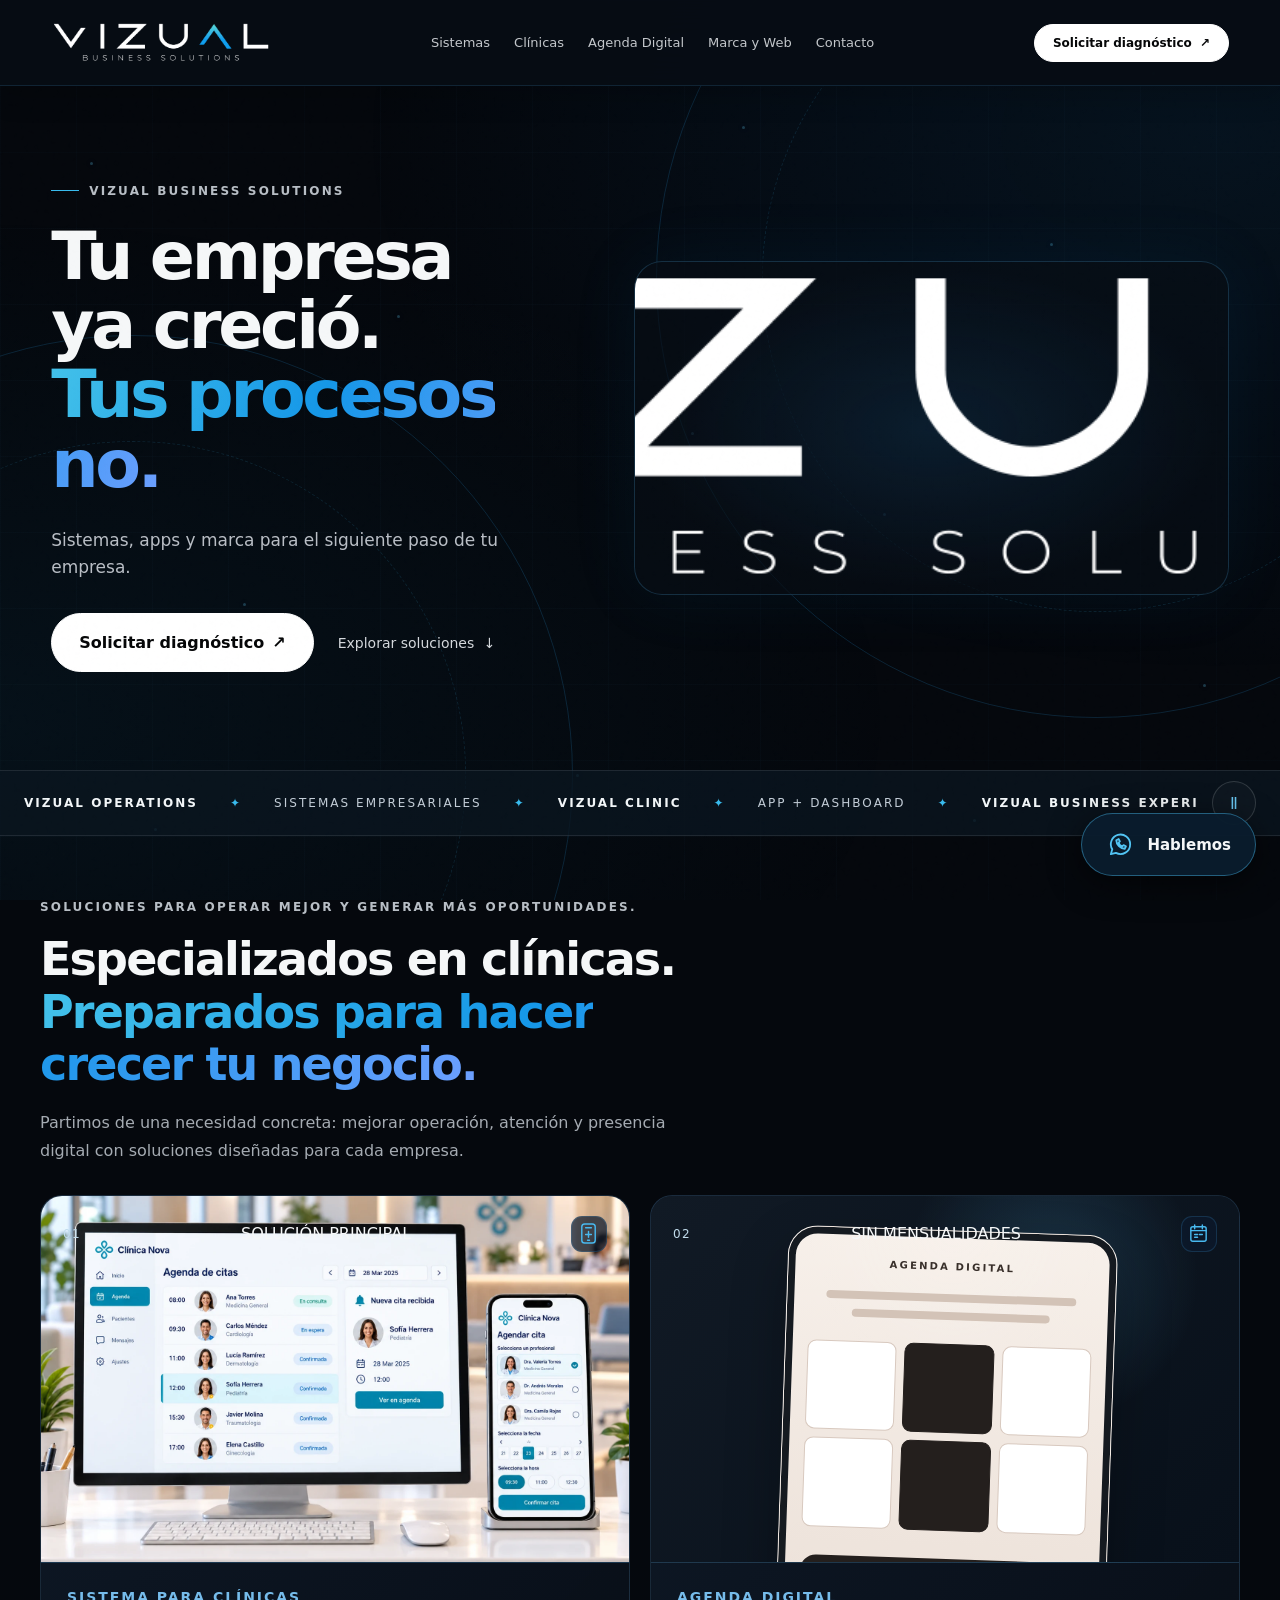
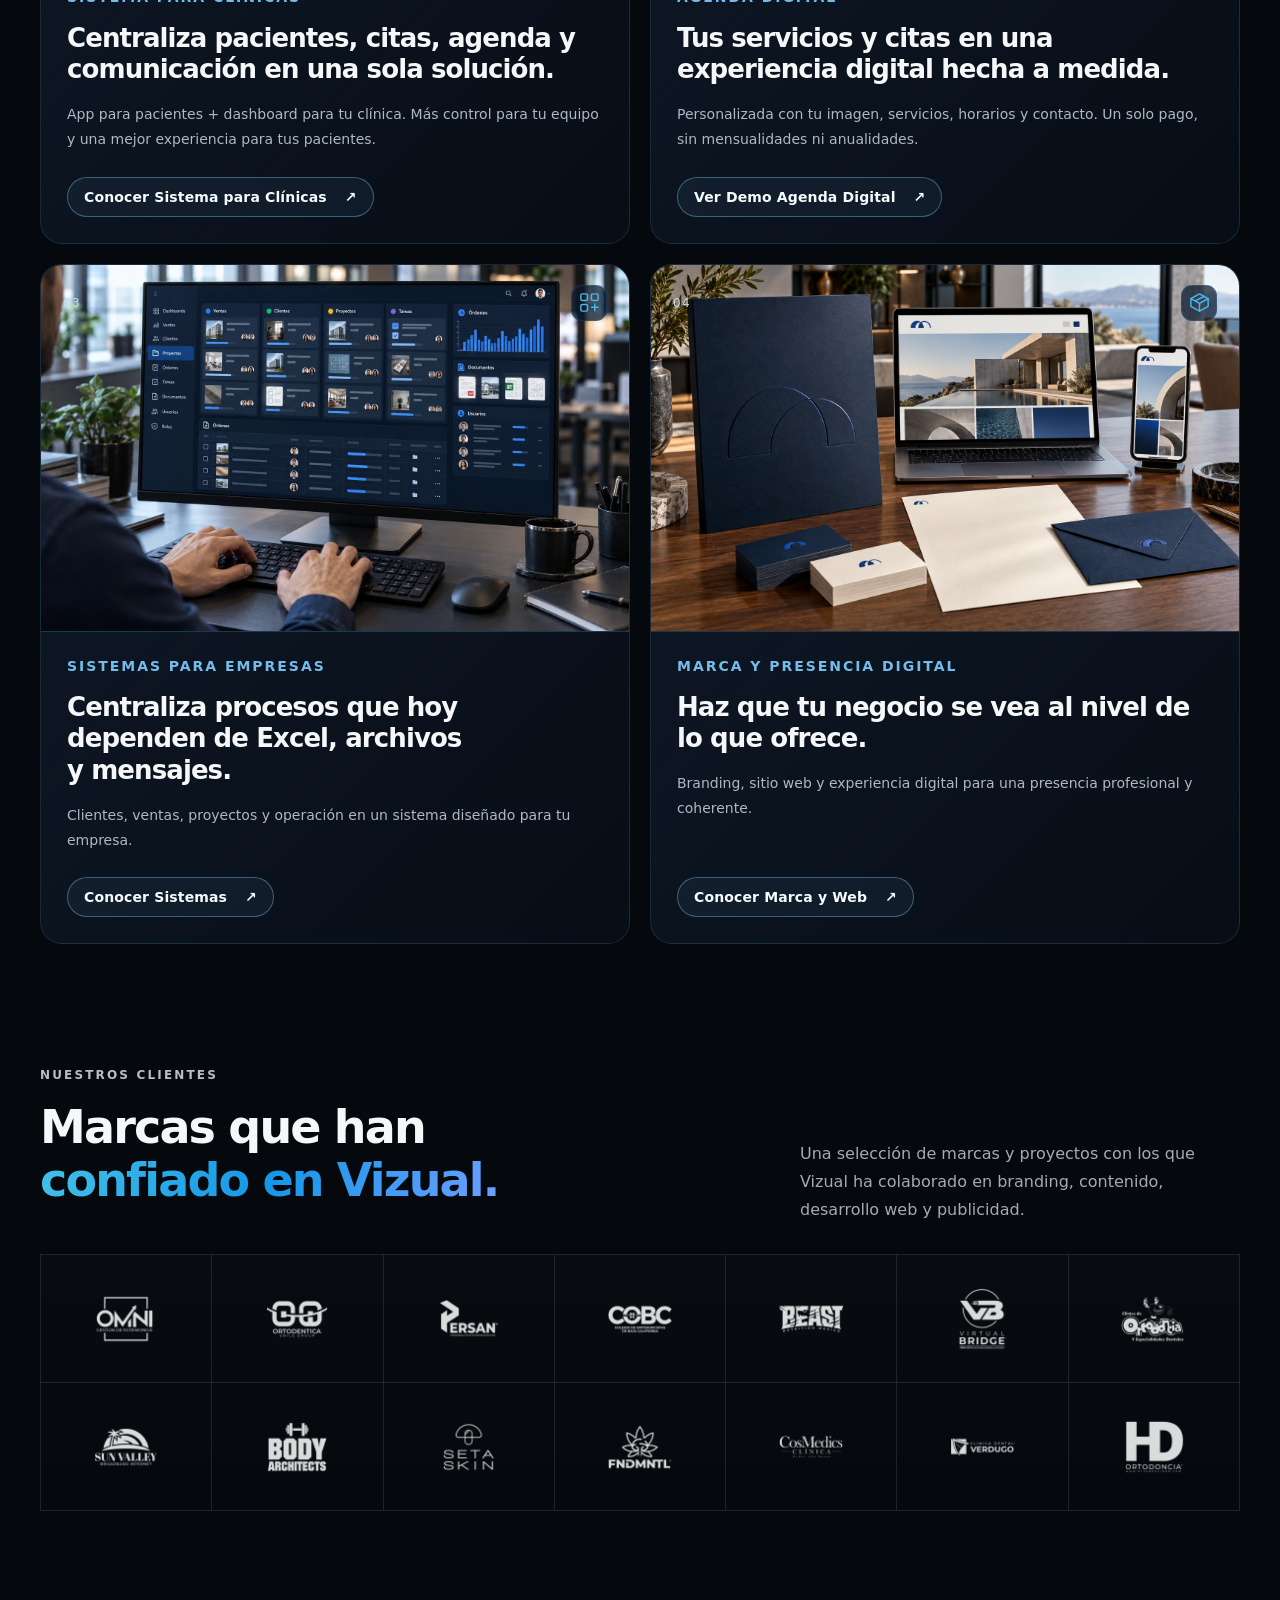
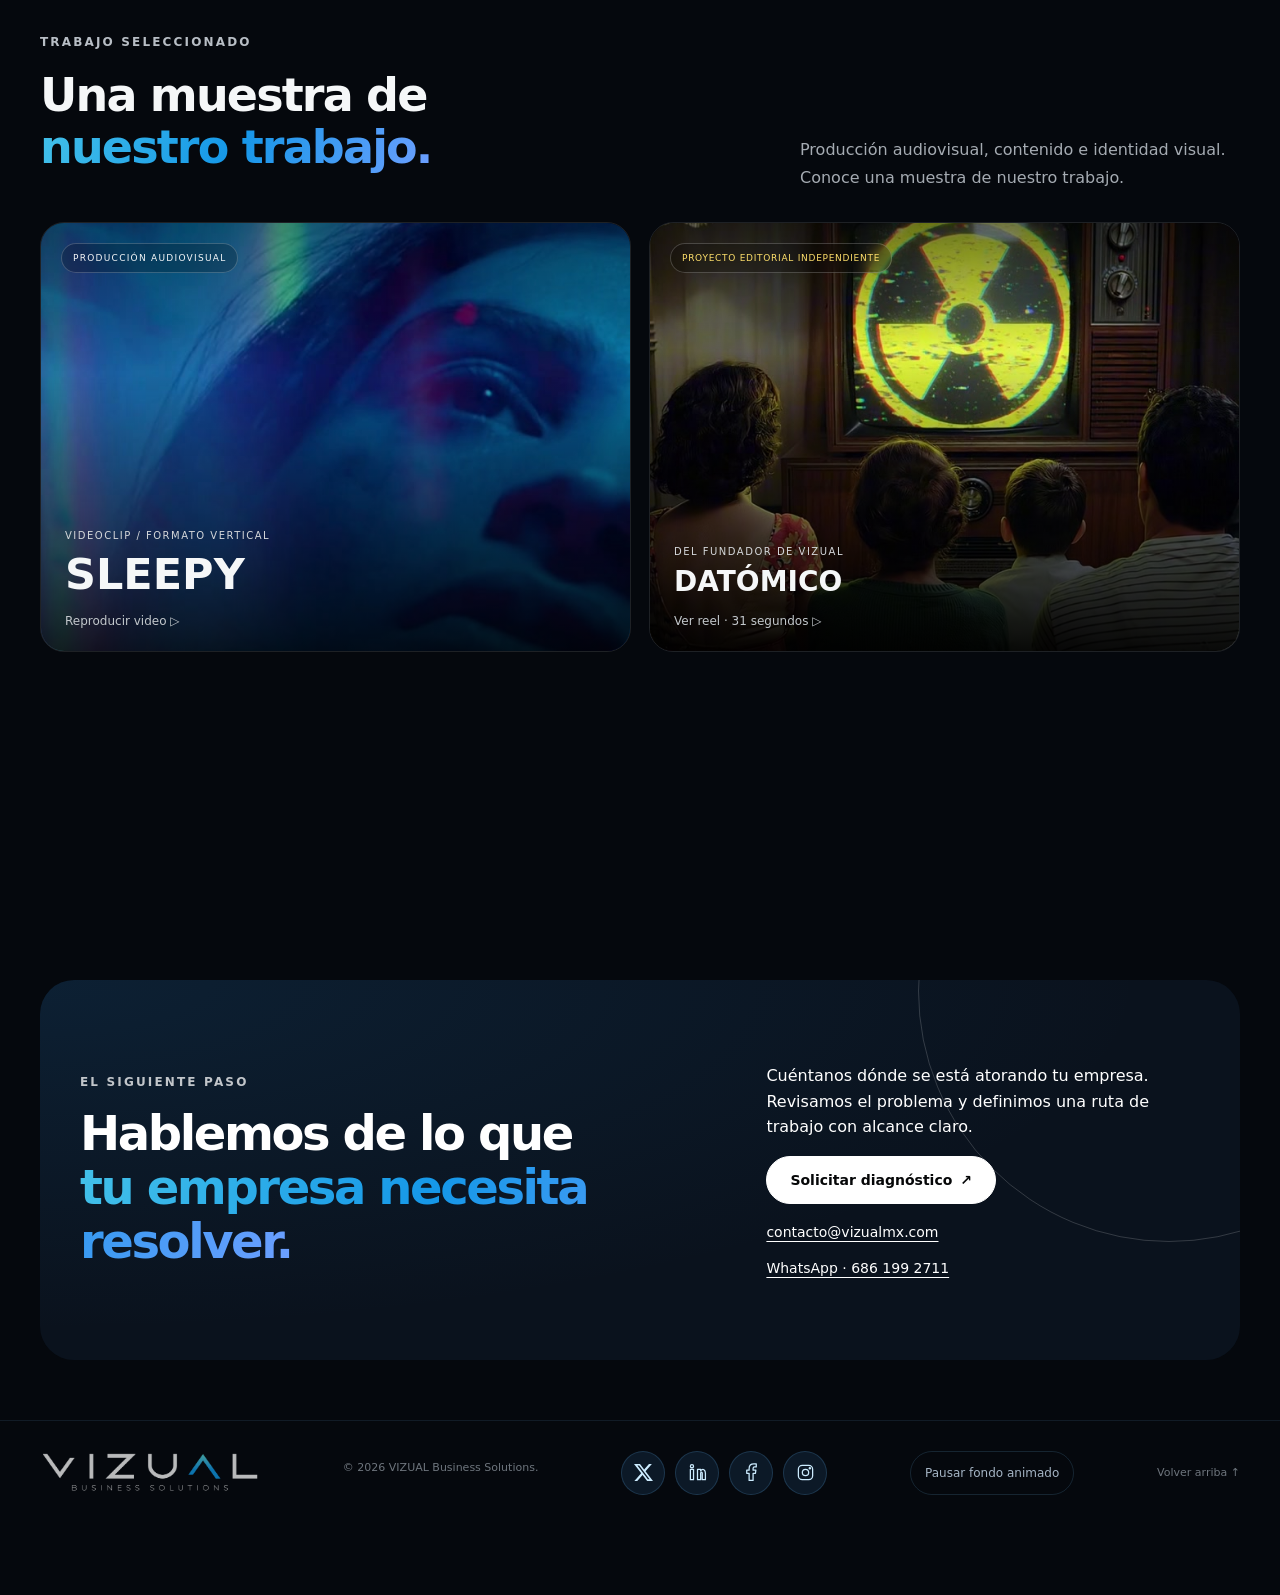
==== commit f374ad89: "Prioritize clinic solutions and Agenda Digital on home" ====
--- a/index.html
+++ b/index.html
@@ -83,40 +83,29 @@
 </section>
 <section class="section-pad solutions" id="soluciones">
 <span id="servicios" class="anchor-alias"></span>
-<div class="section-heading">
-<span class="kicker">CUATRO SOLUCIONES. UN PUNTO DE PARTIDA: TU NEGOCIO.</span>
-<h2>¿Qué necesita resolver<br><span>tu empresa hoy?</span></h2>
-</div>
-<div class="solution-grid">
-<a class="solution-card" id="operations" href="/operaciones">
+<div class="section-heading solutions-heading">
+<span class="kicker">SOLUCIONES PARA OPERAR MEJOR Y GENERAR MÁS OPORTUNIDADES.</span>
+<h2>Especializados en clínicas.<br><span>Preparados para hacer crecer tu negocio.</span></h2>
+<p>Partimos de una necesidad concreta: mejorar operación, atención y presencia digital con soluciones diseñadas para cada empresa.</p>
+</div>
+
+<div class="solution-grid solution-grid-priority">
+<a class="solution-card solution-card-featured" id="clinicas" href="/sistema-para-clinicas">
 <div class="solution-media">
-<div class="solution-card-top"><span class="solution-number">01</span><span class="capability-icon" aria-hidden="true"><svg viewBox="0 0 24 24" fill="none"><rect x="3" y="3" width="7" height="7" rx="1.5"/><rect x="14" y="3" width="7" height="7" rx="1.5"/><rect x="3" y="14" width="7" height="7" rx="1.5"/><path d="M14 17h7m-3.5-3.5v7"/></svg></span></div>
-<img class="solution-image" src="assets/solutions/operations-v3.webp" alt="" width="1586" height="992" loading="lazy" decoding="async">
-</div>
-<div class="solution-card-copy">
-<span class="kicker">SISTEMAS PARA EMPRESAS</span>
-<h3>Tu operación no debería depender de Excel, archivos y mensajes.</h3>
-<p>Centraliza clientes, ventas, proyectos y procesos en un sistema para tu empresa.</p>
-<span class="solution-link">Conocer Sistemas <span aria-hidden="true">↗</span></span>
-</div>
-</a>
-
-<a class="solution-card" id="clinicas" href="/sistema-para-clinicas">
-<div class="solution-media">
-<div class="solution-card-top"><span class="solution-number">02</span><span class="capability-icon" aria-hidden="true"><svg viewBox="0 0 24 24" fill="none"><rect x="5" y="2" width="14" height="20" rx="3"/><path d="M9 6h6m-3 4v6m-3-3h6m-4 6h2"/></svg></span></div>
+<div class="solution-card-top"><span class="solution-number">01</span><span class="solution-badge">SOLUCIÓN PRINCIPAL</span><span class="capability-icon" aria-hidden="true"><svg viewBox="0 0 24 24" fill="none"><rect x="5" y="2" width="14" height="20" rx="3"/><path d="M9 6h6m-3 4v6m-3-3h6m-4 6h2"/></svg></span></div>
 <img class="solution-image" src="assets/solutions/clinic-v3.webp" alt="" width="1586" height="992" loading="lazy" decoding="async">
 </div>
 <div class="solution-card-copy">
 <span class="kicker">SISTEMA PARA CLÍNICAS</span>
-<h3>Tu clínica necesita más control que una agenda de citas.</h3>
-<p>Pacientes, citas, agenda y comunicación centralizados en una sola solución.</p>
+<h3>Centraliza pacientes, citas, agenda y comunicación en una sola solución.</h3>
+<p>App para pacientes + dashboard para tu clínica. Más control para tu equipo y una mejor experiencia para tus pacientes.</p>
 <span class="solution-link">Conocer Sistema para Clínicas <span aria-hidden="true">↗</span></span>
 </div>
 </a>
 
-<a class="solution-card" id="agenda-digital" href="/agenda-demo-clinica">
+<a class="solution-card solution-card-agenda" id="agenda-digital" href="/agenda-demo-clinica">
 <div class="solution-media agenda-media">
-<div class="solution-card-top"><span class="solution-number">03</span><span class="capability-icon" aria-hidden="true"><svg viewBox="0 0 24 24" fill="none"><rect x="4" y="5" width="16" height="15" rx="2"/><path d="M8 3v4m8-4v4M4 9h16"/><path d="M8 13h3m2 0h3m-8 3h3"/></svg></span></div>
+<div class="solution-card-top"><span class="solution-number">02</span><span class="solution-badge solution-badge-agenda">SIN MENSUALIDADES</span><span class="capability-icon" aria-hidden="true"><svg viewBox="0 0 24 24" fill="none"><rect x="4" y="5" width="16" height="15" rx="2"/><path d="M8 3v4m8-4v4M4 9h16"/><path d="M8 13h3m2 0h3m-8 3h3"/></svg></span></div>
 <div class="agenda-demo-visual" aria-hidden="true">
   <div class="agenda-demo-device">
     <div class="agenda-demo-brand">AGENDA DIGITAL</div>
@@ -129,20 +118,33 @@
 </div>
 <div class="solution-card-copy">
 <span class="kicker">AGENDA DIGITAL</span>
-<h3>Haz más fácil que tus clientes conozcan tus servicios y soliciten una cita.</h3>
-<p>Diseño personalizado con tus servicios, horarios y contacto. Sin mensualidades ni anualidades.</p>
+<h3>Tus servicios y citas en una experiencia digital hecha a medida.</h3>
+<p>Personalizada con tu imagen, servicios, horarios y contacto. Un solo pago, sin mensualidades ni anualidades.</p>
 <span class="solution-link">Ver Demo Agenda Digital <span aria-hidden="true">↗</span></span>
 </div>
 </a>
 
-<a class="solution-card" id="experience" href="/business-experience">
+<a class="solution-card solution-card-secondary" id="operations" href="/operaciones">
+<div class="solution-media">
+<div class="solution-card-top"><span class="solution-number">03</span><span class="capability-icon" aria-hidden="true"><svg viewBox="0 0 24 24" fill="none"><rect x="3" y="3" width="7" height="7" rx="1.5"/><rect x="14" y="3" width="7" height="7" rx="1.5"/><rect x="3" y="14" width="7" height="7" rx="1.5"/><path d="M14 17h7m-3.5-3.5v7"/></svg></span></div>
+<img class="solution-image" src="assets/solutions/operations-v3.webp" alt="" width="1586" height="992" loading="lazy" decoding="async">
+</div>
+<div class="solution-card-copy">
+<span class="kicker">SISTEMAS PARA EMPRESAS</span>
+<h3>Centraliza procesos que hoy dependen de Excel, archivos y mensajes.</h3>
+<p>Clientes, ventas, proyectos y operación en un sistema diseñado para tu empresa.</p>
+<span class="solution-link">Conocer Sistemas <span aria-hidden="true">↗</span></span>
+</div>
+</a>
+
+<a class="solution-card solution-card-secondary" id="experience" href="/business-experience">
 <div class="solution-media">
 <div class="solution-card-top"><span class="solution-number">04</span><span class="capability-icon" aria-hidden="true"><svg viewBox="0 0 24 24" fill="none"><path d="m12 3 9 5v8l-9 5-9-5V8Z"/><path d="m3 8 9 5 9-5m-9 5v8m-4-11 8-4"/></svg></span></div>
 <img class="solution-image" src="assets/solutions/business-experience.webp" alt="" width="1586" height="992" loading="lazy" decoding="async">
 </div>
 <div class="solution-card-copy">
 <span class="kicker">MARCA Y PRESENCIA DIGITAL</span>
-<h3>Tu negocio debería verse al nivel de lo que ofrece.</h3>
+<h3>Haz que tu negocio se vea al nivel de lo que ofrece.</h3>
 <p>Branding, sitio web y experiencia digital para una presencia profesional y coherente.</p>
 <span class="solution-link">Conocer Marca y Web <span aria-hidden="true">↗</span></span>
 </div>
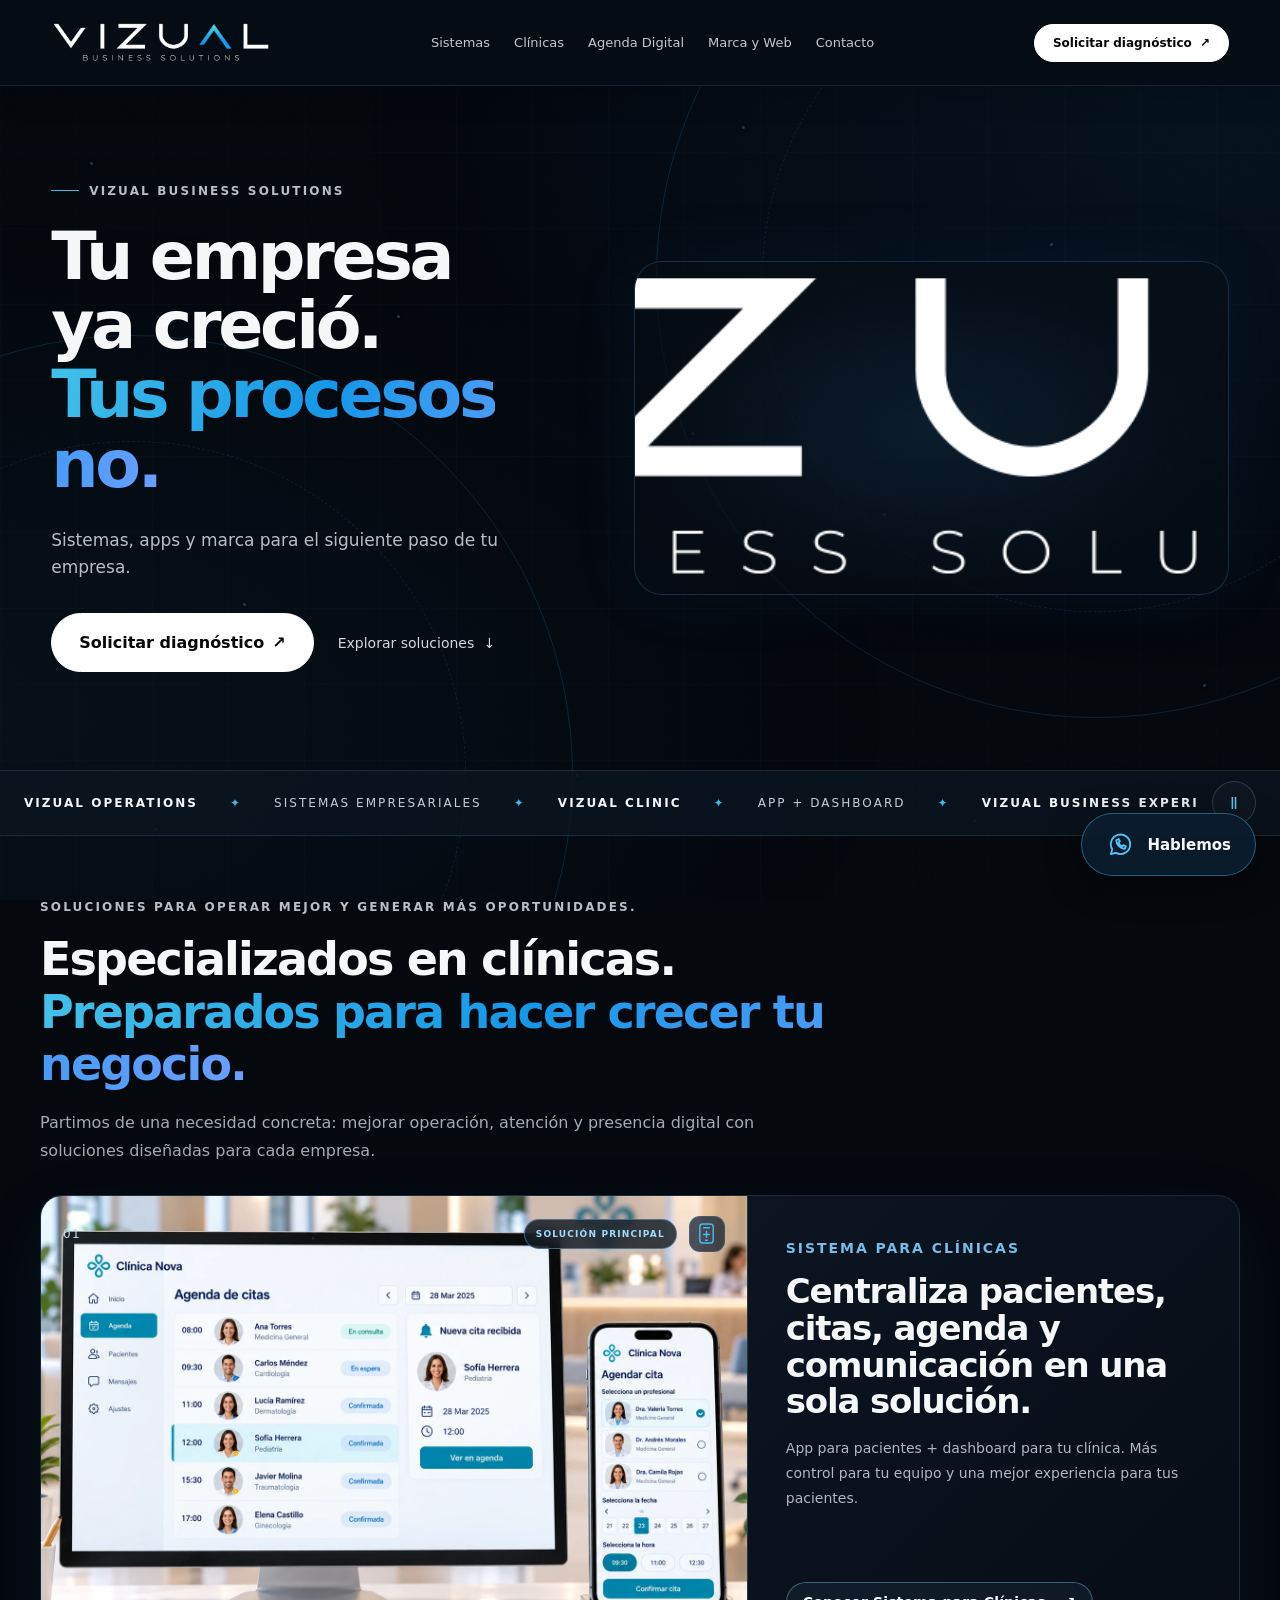
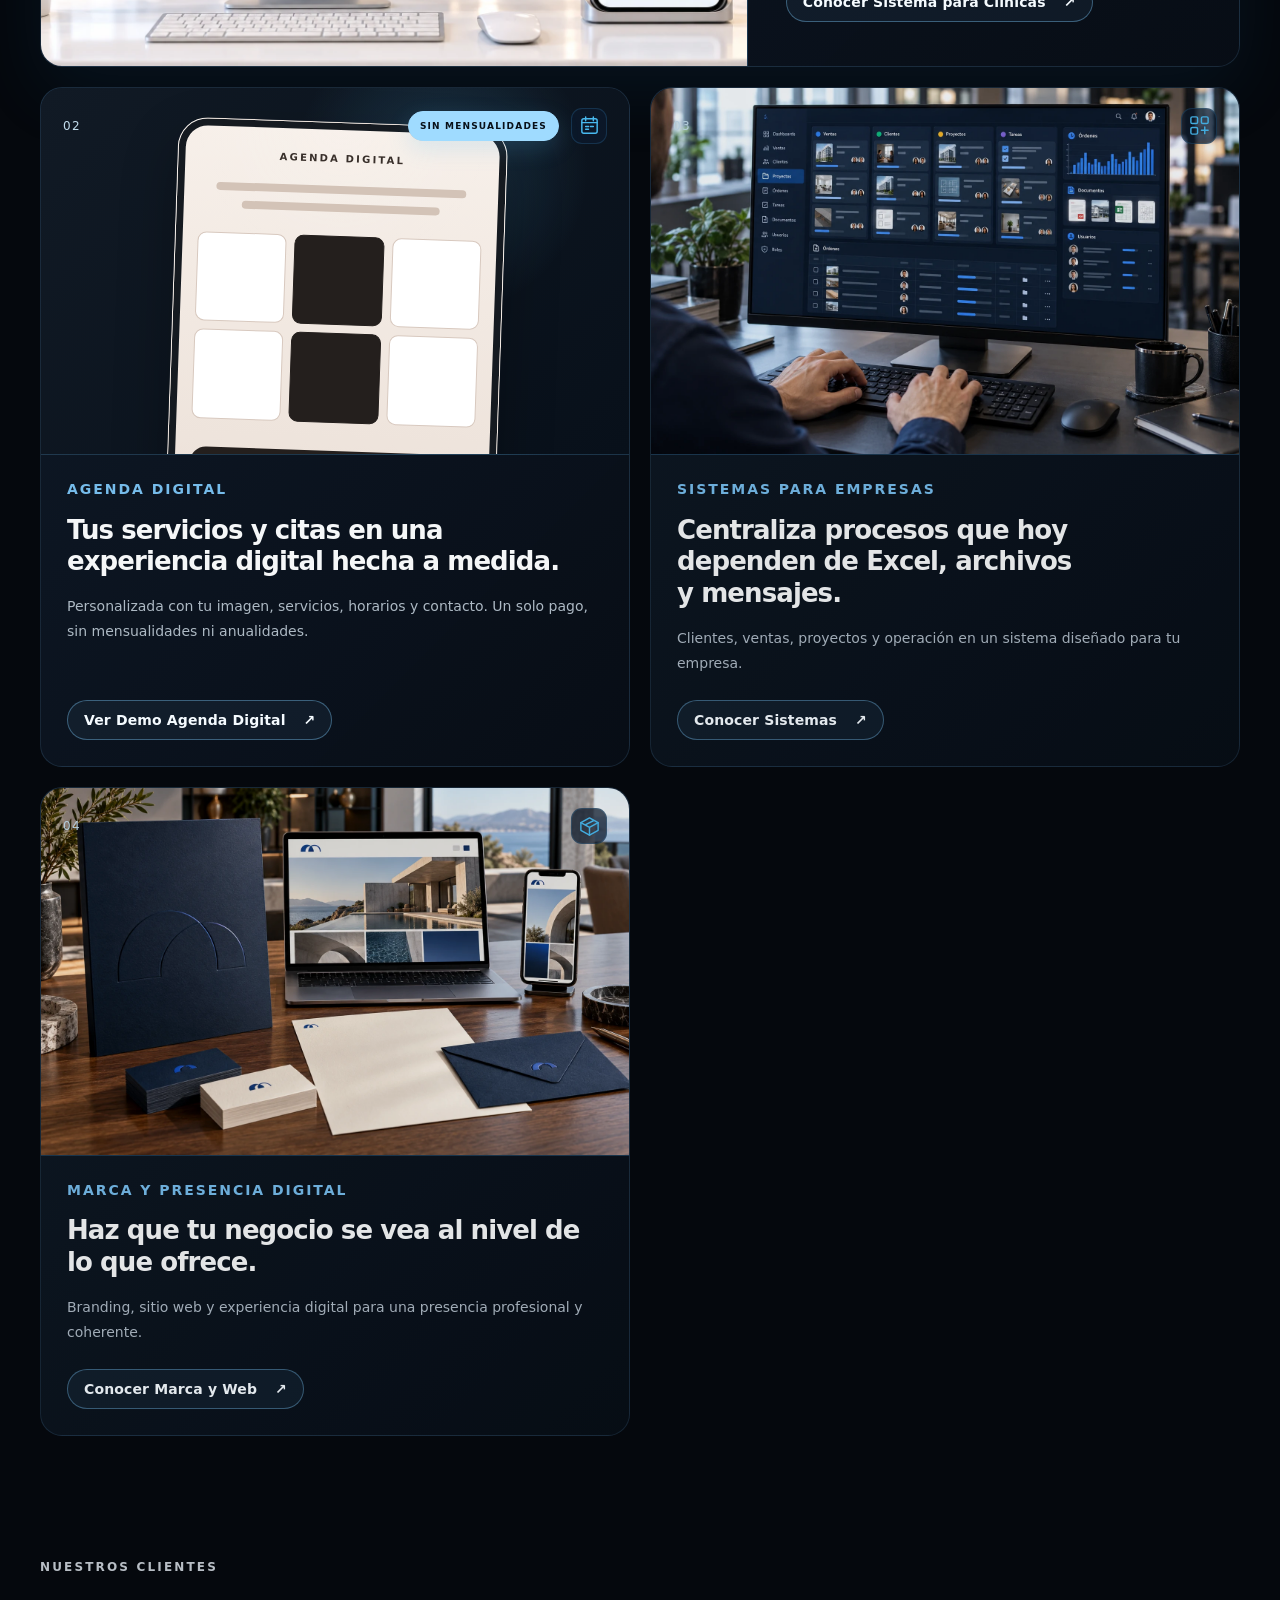
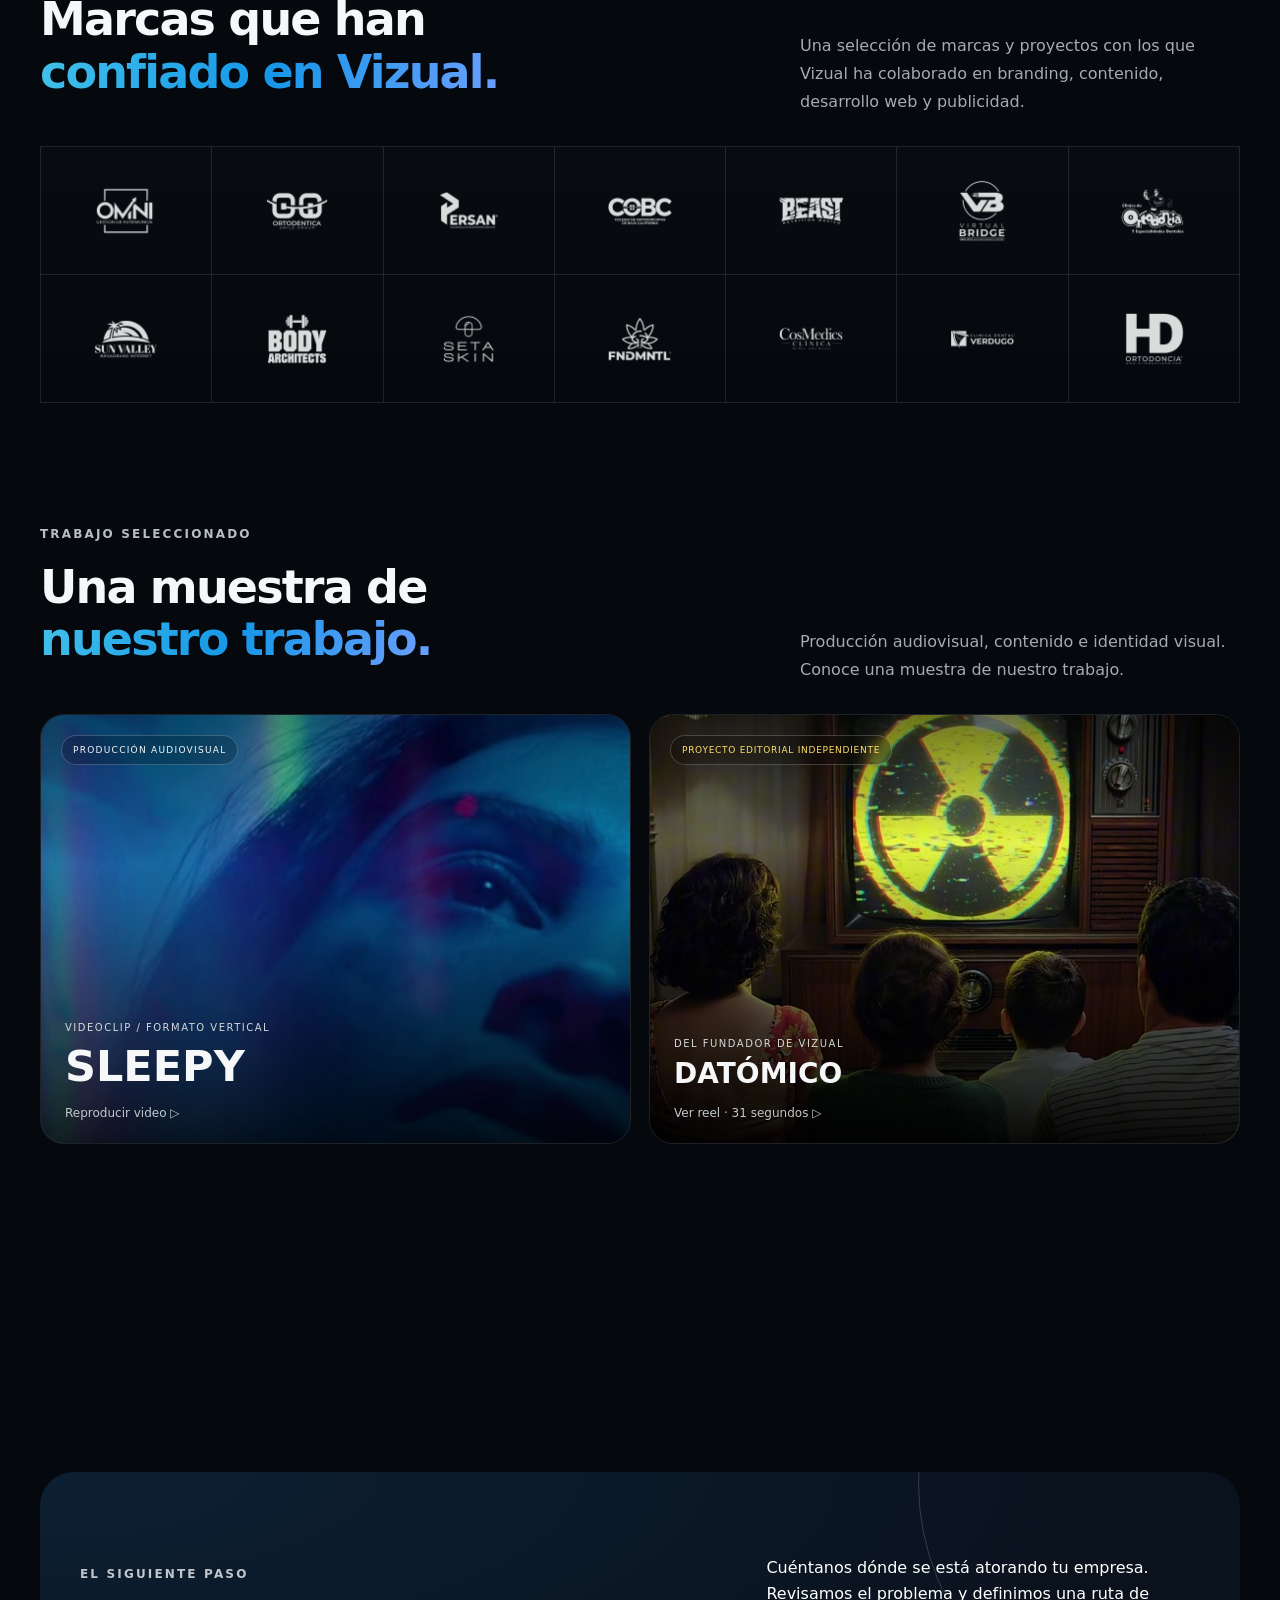
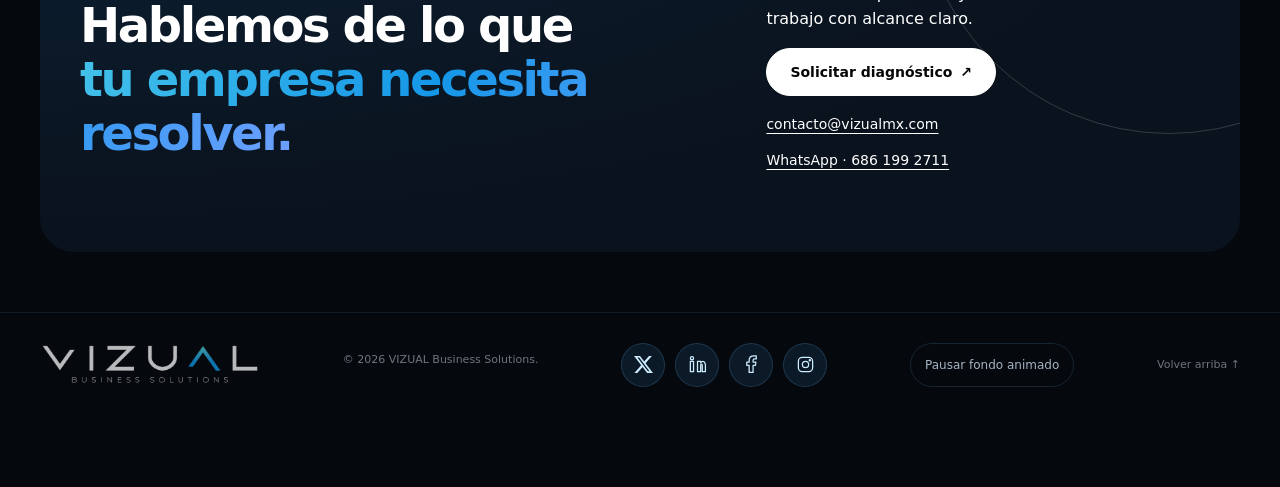
==== commit 5cfda91a: "Optimize home SEO for national search" ====
--- a/index.html
+++ b/index.html
@@ -4,27 +4,27 @@
 <meta charset="utf-8">
 <meta name="viewport" content="width=device-width, initial-scale=1">
 <meta name="theme-color" content="#050608">
-<title>VIZUAL Business Solutions | Sistemas, Clínicas, Agenda Digital y Marca y Web</title>
-<meta name="description" content="Sistemas, Clínicas, Agenda Digital y Marca y Web para mejorar operación, presencia y captación de clientes.">
+<title>Sistemas para clínicas y empresas en México | VIZUAL</title>
+<meta name="description" content="Sistemas a la medida, app para pacientes y agenda digital para clínicas y empresas en todo México. Solicita un diagnóstico.">
 <link rel="canonical" href="https://vizualmx.com/">
 <link rel="icon" type="image/svg+xml" href="assets/business-favicon.svg">
 <meta property="og:type" content="website">
 <meta property="og:locale" content="es_MX">
 <meta property="og:site_name" content="VIZUAL Business Solutions">
-<meta property="og:title" content="VIZUAL Business Solutions | Sistemas, Clínicas, Agenda Digital y Marca y Web">
-<meta property="og:description" content="Sistemas, Clínicas, Agenda Digital y Marca y Web para mejorar operación, presencia y captación de clientes.">
+<meta property="og:title" content="Sistemas para clínicas y empresas en México | VIZUAL">
+<meta property="og:description" content="Sistemas a la medida, app para pacientes y agenda digital para clínicas y empresas en todo México. Solicita un diagnóstico.">
 <meta property="og:url" content="https://vizualmx.com/">
 <meta property="og:image" content="https://vizualmx.com/assets/social/business-solutions.png">
 <meta property="og:image:width" content="1200">
 <meta property="og:image:height" content="630">
 <meta property="og:image:alt" content="VIZUAL Business Solutions: Sistemas, Clínicas, Agenda Digital y Marca y Web">
 <meta name="twitter:card" content="summary_large_image">
-<meta name="twitter:title" content="VIZUAL Business Solutions | Sistemas, Clínicas, Agenda Digital y Marca y Web">
-<meta name="twitter:description" content="Sistemas, Clínicas, Agenda Digital y Marca y Web para mejorar operación, presencia y captación de clientes.">
+<meta name="twitter:title" content="Sistemas para clínicas y empresas en México | VIZUAL">
+<meta name="twitter:description" content="Sistemas a la medida, app para pacientes y agenda digital para clínicas y empresas en todo México. Solicita un diagnóstico.">
 <meta name="twitter:image" content="https://vizualmx.com/assets/social/business-solutions.png">
 <link rel="stylesheet" href="styles.css?v=business-4">
 <link rel="stylesheet" href="refinements.css?v=16">
-<script type="application/ld+json">{"@context": "https://schema.org", "@graph": [{"@type": "Organization", "@id": "https://vizualmx.com/#organization", "name": "VIZUAL Business Solutions", "url": "https://vizualmx.com/", "email": "contacto@vizualmx.com", "telephone": "+526861992711", "logo": "https://vizualmx.com/assets/vizual-business-solutions.png"}, {"@type": "WebSite", "@id": "https://vizualmx.com/#website", "url": "https://vizualmx.com/", "name": "VIZUAL Business Solutions", "publisher": {"@id": "https://vizualmx.com/#organization"}, "inLanguage": "es-MX"}, {"@type": "WebPage", "@id": "https://vizualmx.com/#webpage", "url": "https://vizualmx.com/", "name": "VIZUAL Business Solutions | Sistemas, Clínicas, Agenda Digital y Marca y Web", "description": "Sistemas, Clínicas, Agenda Digital y Marca y Web para mejorar operación, presencia y captación de clientes.", "isPartOf": {"@id": "https://vizualmx.com/#website"}, "inLanguage": "es-MX"}]}</script>
+<script type="application/ld+json">{"@context": "https://schema.org", "@graph": [{"@type": "Organization", "@id": "https://vizualmx.com/#organization", "name": "VIZUAL Business Solutions", "url": "https://vizualmx.com/", "email": "contacto@vizualmx.com", "telephone": "+526861992711", "logo": "https://vizualmx.com/assets/vizual-business-solutions.png"}, {"@type": "WebSite", "@id": "https://vizualmx.com/#website", "url": "https://vizualmx.com/", "name": "VIZUAL Business Solutions", "publisher": {"@id": "https://vizualmx.com/#organization"}, "inLanguage": "es-MX"}, {"@type": "WebPage", "@id": "https://vizualmx.com/#webpage", "url": "https://vizualmx.com/", "name": "Sistemas para clínicas y empresas en México | VIZUAL", "description": "Sistemas, Clínicas, Agenda Digital y Marca y Web para mejorar operación, presencia y captación de clientes.", "isPartOf": {"@id": "https://vizualmx.com/#website"}, "inLanguage": "es-MX"}]}</script>
 <script defer src="analytics.js?v=2">
 </script>
 </head>
@@ -42,7 +42,7 @@
 <nav class="nav" id="main-nav" aria-label="Principal">
 <a href="/operaciones"><span>Sistemas</span><small class="nav-description">Sistemas para tu empresa</small></a>
 <a href="/sistema-para-clinicas"><span>Clínicas</span><small class="nav-description">App para pacientes + dashboard</small></a>
-<a href="/agenda-demo-clinica"><span>Agenda Digital</span><small class="nav-description">Agenda personalizada sin mensualidades</small></a>
+<a href="/agenda-digital"><span>Agenda Digital</span><small class="nav-description">Agenda personalizada sin mensualidades</small></a>
 <a href="/business-experience"><span>Marca y Web</span><small class="nav-description">Branding, web y presencia digital</small></a>
 <a href="/contacto"><span>Contacto</span><small class="nav-description">Hablemos de tu proyecto</small></a>
 <a class="nav-diagnosis" href="/contacto">Solicitar diagnóstico <span aria-hidden="true">↗</span></a>
@@ -103,7 +103,7 @@
 </div>
 </a>
 
-<a class="solution-card solution-card-agenda" id="agenda-digital" href="/agenda-demo-clinica">
+<a class="solution-card solution-card-agenda" id="agenda-digital" href="/agenda-digital">
 <div class="solution-media agenda-media">
 <div class="solution-card-top"><span class="solution-number">02</span><span class="solution-badge solution-badge-agenda">SIN MENSUALIDADES</span><span class="capability-icon" aria-hidden="true"><svg viewBox="0 0 24 24" fill="none"><rect x="4" y="5" width="16" height="15" rx="2"/><path d="M8 3v4m8-4v4M4 9h16"/><path d="M8 13h3m2 0h3m-8 3h3"/></svg></span></div>
 <div class="agenda-demo-visual" aria-hidden="true">
--- a/refinements.css
+++ b/refinements.css
@@ -574,3 +574,75 @@
     font-size:13px;
   }
 }
+
+/* === Home commercial hierarchy: Clinics first === */
+.home-page .solutions-heading{max-width:920px}
+.home-page .solutions-heading p{margin-top:18px;max-width:760px}
+@media(min-width:981px){
+  .home-page .solution-grid-priority{
+    grid-template-columns:repeat(2,minmax(0,1fr));
+    align-items:stretch;
+  }
+  .home-page .solution-card-featured{
+    grid-column:1 / -1;
+    display:grid;
+    grid-template-columns:1.18fr .82fr;
+    min-height:470px;
+    border-color:rgba(118,188,235,.56);
+    box-shadow:0 24px 70px rgba(26,119,176,.10);
+  }
+  .home-page .solution-card-featured .solution-media{
+    border-bottom:0;
+    border-right:1px solid #61bfff30;
+    aspect-ratio:auto;
+    min-height:470px;
+  }
+  .home-page .solution-card-featured .solution-card-copy{
+    padding:44px 38px;
+    justify-content:center;
+  }
+  .home-page .solution-card-featured .solution-card-copy h3{
+    font-size:34px;
+    line-height:1.08;
+  }
+  .home-page .solution-card-agenda{
+    border-color:rgba(118,188,235,.34);
+  }
+  .home-page .solution-card-secondary{
+    opacity:.93;
+  }
+}
+.home-page .solution-badge{
+  margin-left:auto;
+  margin-right:12px;
+  display:inline-flex;
+  align-items:center;
+  min-height:30px;
+  padding:7px 11px;
+  border-radius:999px;
+  border:1px solid rgba(118,188,235,.45);
+  background:rgba(7,16,24,.76);
+  color:#9fdcff;
+  font-size:9px;
+  font-weight:800;
+  letter-spacing:.13em;
+  white-space:nowrap;
+  backdrop-filter:blur(10px);
+}
+.home-page .solution-badge-agenda{
+  color:#081018;
+  background:#9fdbff;
+  border-color:#9fdbff;
+  box-shadow:0 8px 22px rgba(90,185,240,.18);
+}
+@media(max-width:980px){
+  .home-page .solution-card-featured{border-color:rgba(118,188,235,.46)}
+}
+@media(max-width:640px){
+  .home-page .solution-badge{
+    font-size:8px;
+    padding:6px 9px;
+    margin-right:8px;
+    letter-spacing:.1em;
+  }
+}
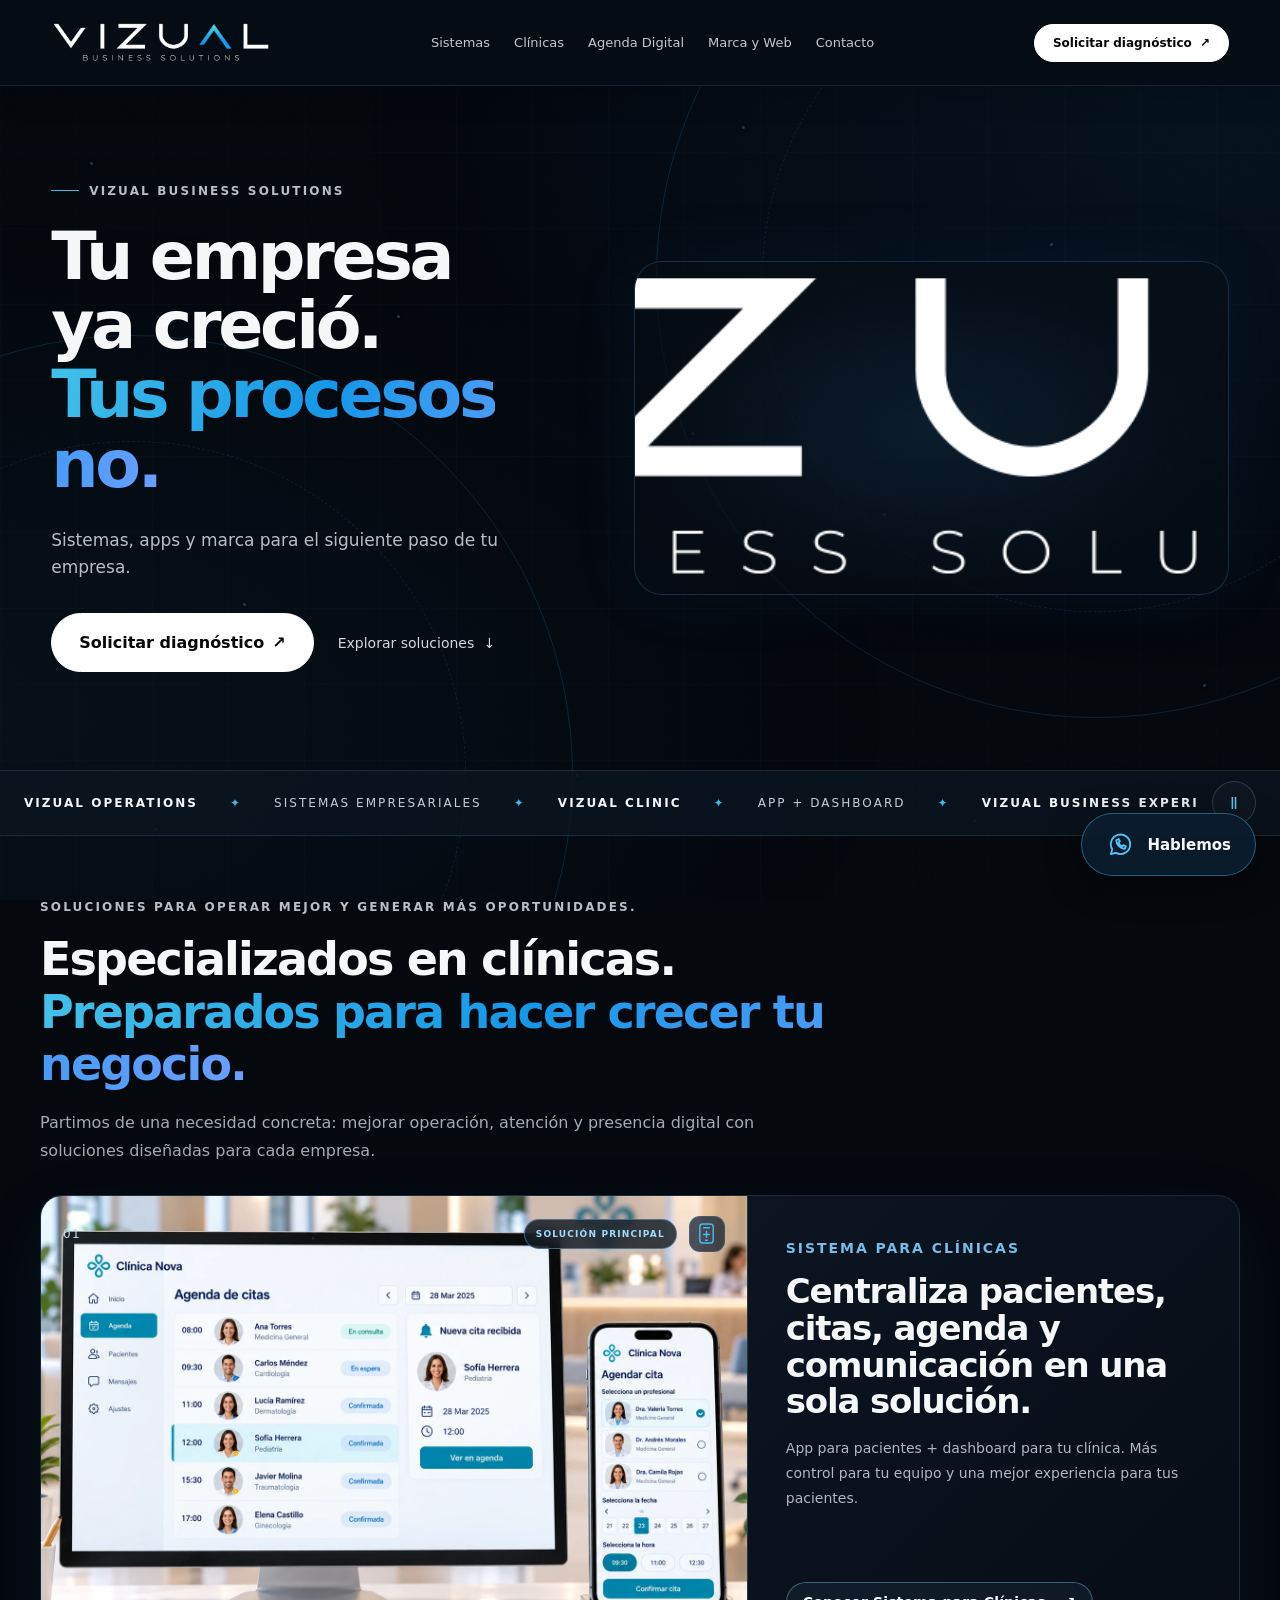
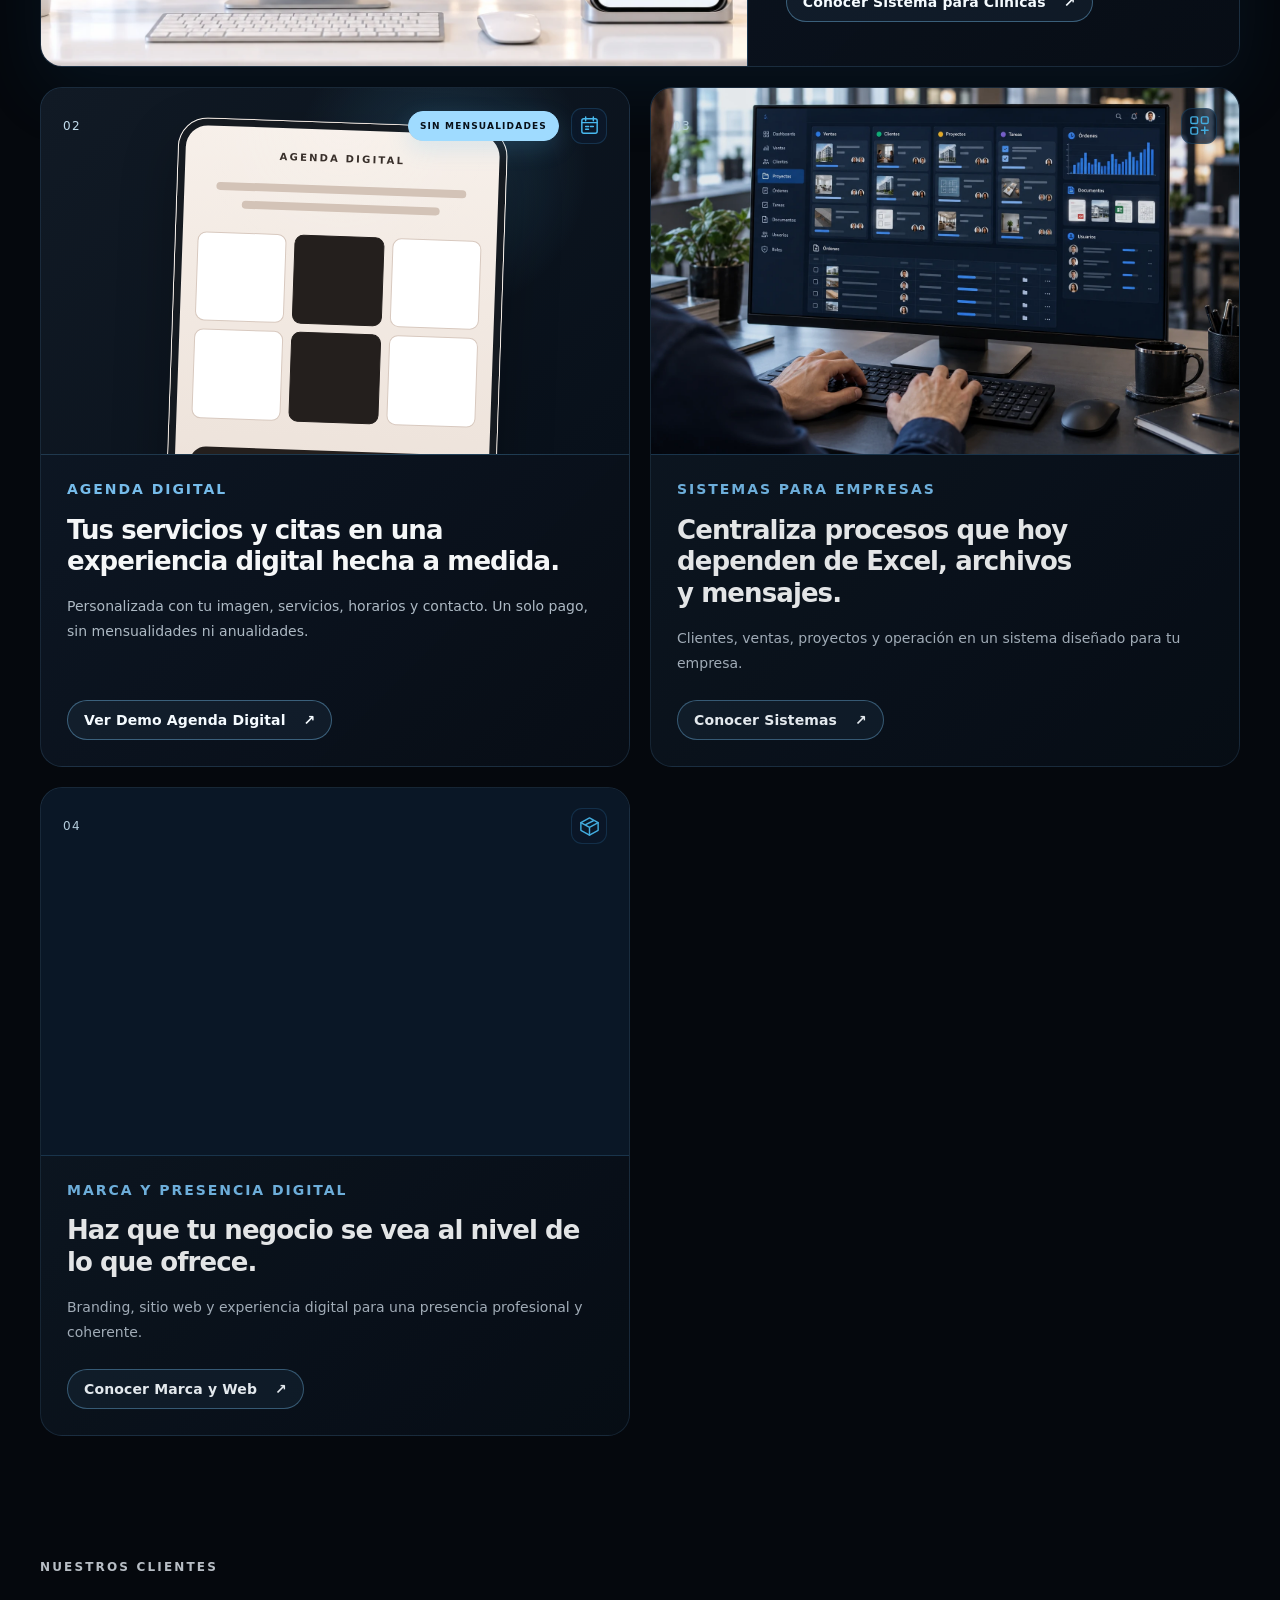
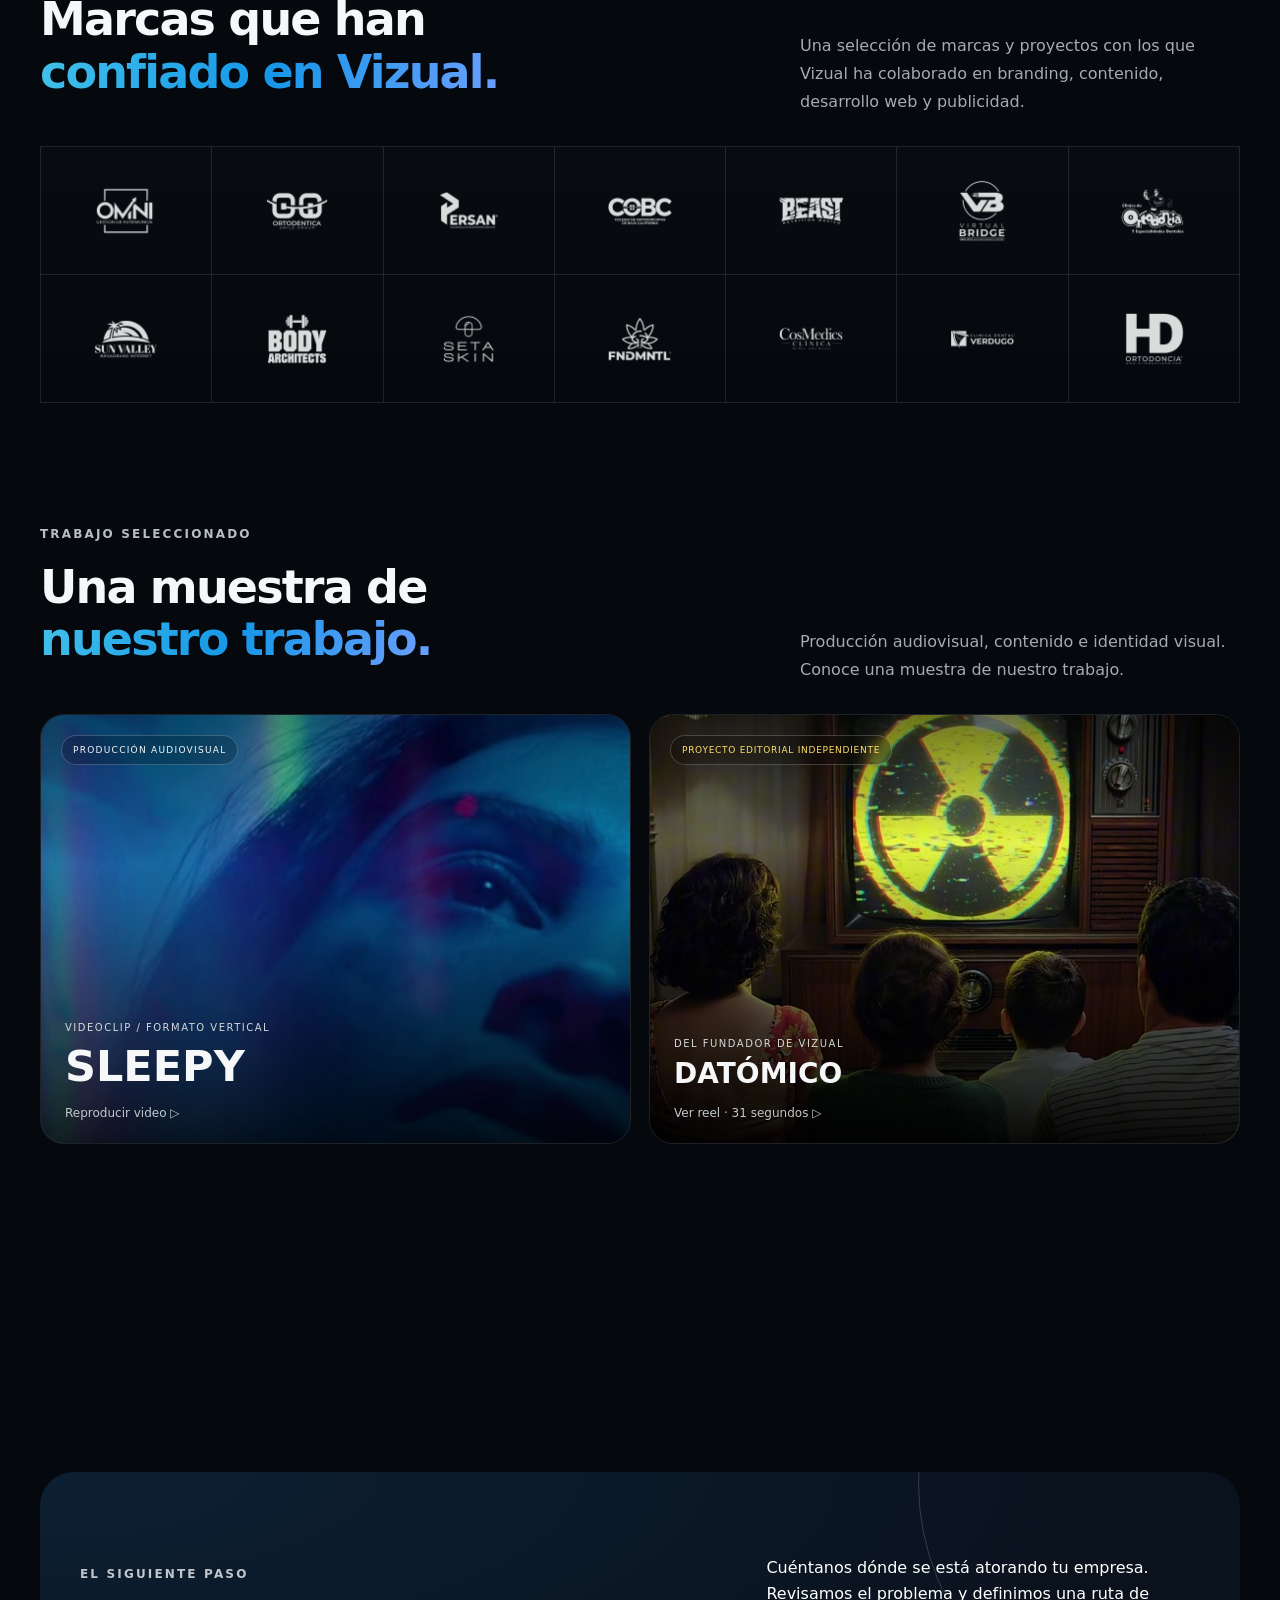
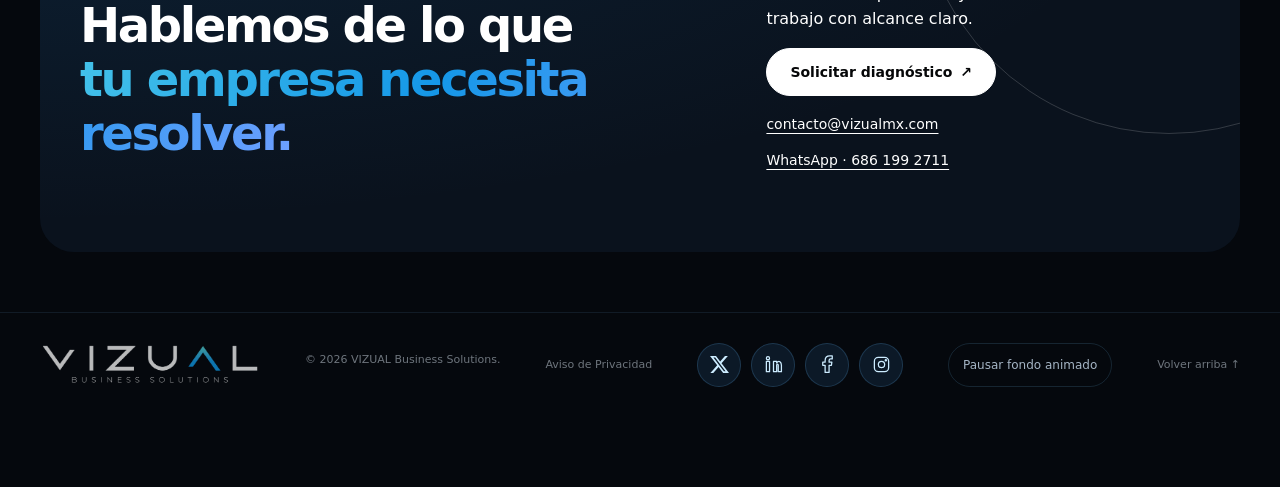
==== commit 39c1727e: "Add privacy notice link to footer" ====
--- a/index.html
+++ b/index.html
@@ -287,6 +287,7 @@
 <img class="official-wordmark" src="assets/vizual-business-solutions.png" alt="VIZUAL Business Solutions" width="1200" height="226">
 </a>
 <p>© <span id="year">2026</span> VIZUAL Business Solutions.</p>
+<a href="/aviso-de-privacidad">Aviso de Privacidad</a>
 <div class="footer-socials" aria-label="Redes sociales de VIZUAL"><a href="https://x.com/vizualmx" target="_blank" rel="noopener noreferrer" aria-label="VIZUAL en X" title="X"><svg viewBox="0 0 24 24" aria-hidden="true"><path fill="currentColor" stroke="none" d="M18.901 1.153h3.68l-8.04 9.19L24 22.846h-7.406l-5.8-7.584-6.64 7.584H.47l8.6-9.835L0 1.154h7.594l5.243 6.932 6.064-6.933Zm-1.29 19.49h2.039L6.487 3.24H4.3l13.31 17.403Z"/></svg></a><a href="https://www.linkedin.com/company/vizualmx" target="_blank" rel="noopener noreferrer" aria-label="VIZUAL en LinkedIn" title="LinkedIn"><svg viewBox="0 0 24 24" aria-hidden="true"><rect x="3" y="8" width="4" height="13"/><circle cx="5" cy="4" r="2"/><path d="M12 21V8h4v2c3-4 6-1 6 3v8h-4v-8c0-2-2-2-2 0v8Z"/></svg></a><a href="https://www.facebook.com/vizualmx" target="_blank" rel="noopener noreferrer" aria-label="VIZUAL en Facebook" title="Facebook"><svg viewBox="0 0 24 24" aria-hidden="true"><path d="M14 22V13h3l.5-4H14V7c0-1 .5-2 2-2h2V1h-3c-4 0-6 2-6 6v2H6v4h3v9Z"/></svg></a><a href="https://www.instagram.com/vizualmx/" target="_blank" rel="noopener noreferrer" aria-label="VIZUAL en Instagram" title="Instagram"><svg viewBox="0 0 24 24" aria-hidden="true"><rect x="3" y="3" width="18" height="18" rx="5"/><circle cx="12" cy="12" r="4"/><circle cx="17.5" cy="6.5" r=".8"/></svg></a></div>
 <button class="background-toggle" type="button" aria-pressed="false" hidden>Pausar fondo animado</button>
 <a href="#top">Volver arriba ↑</a>
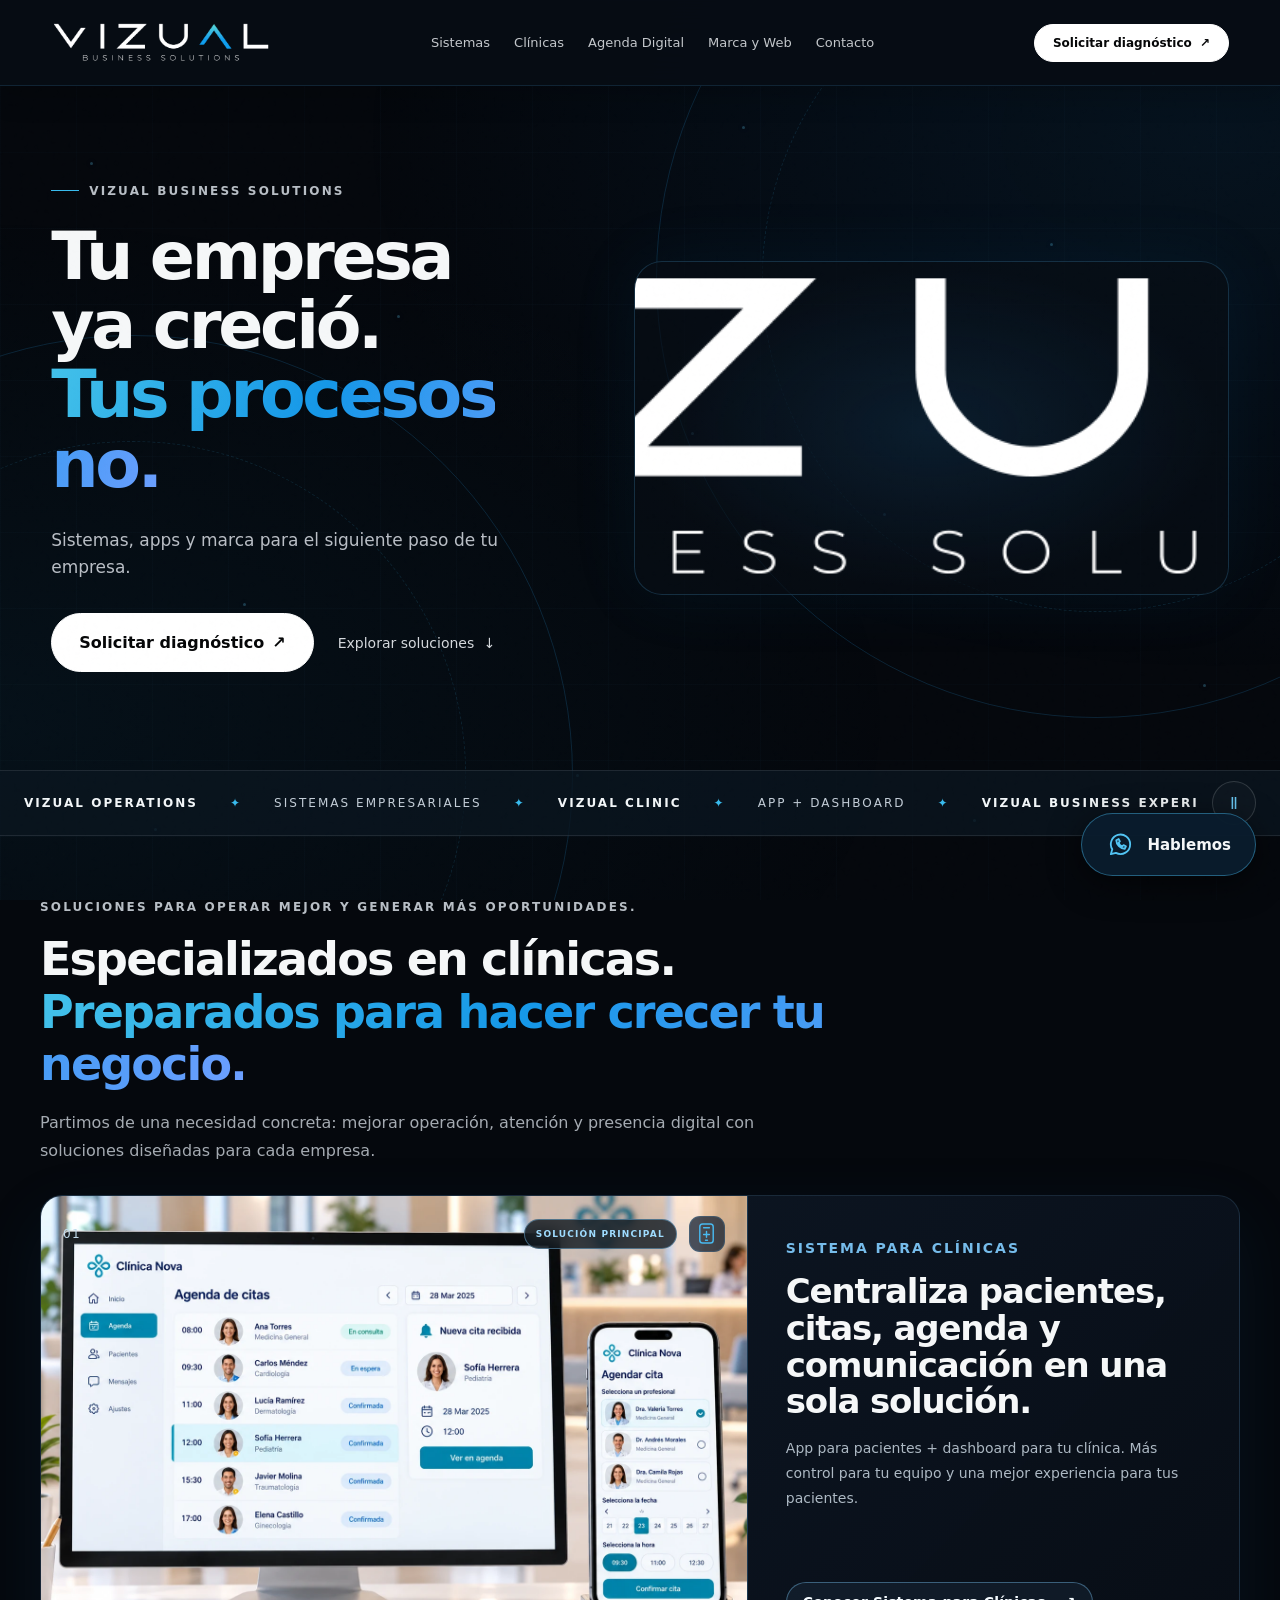
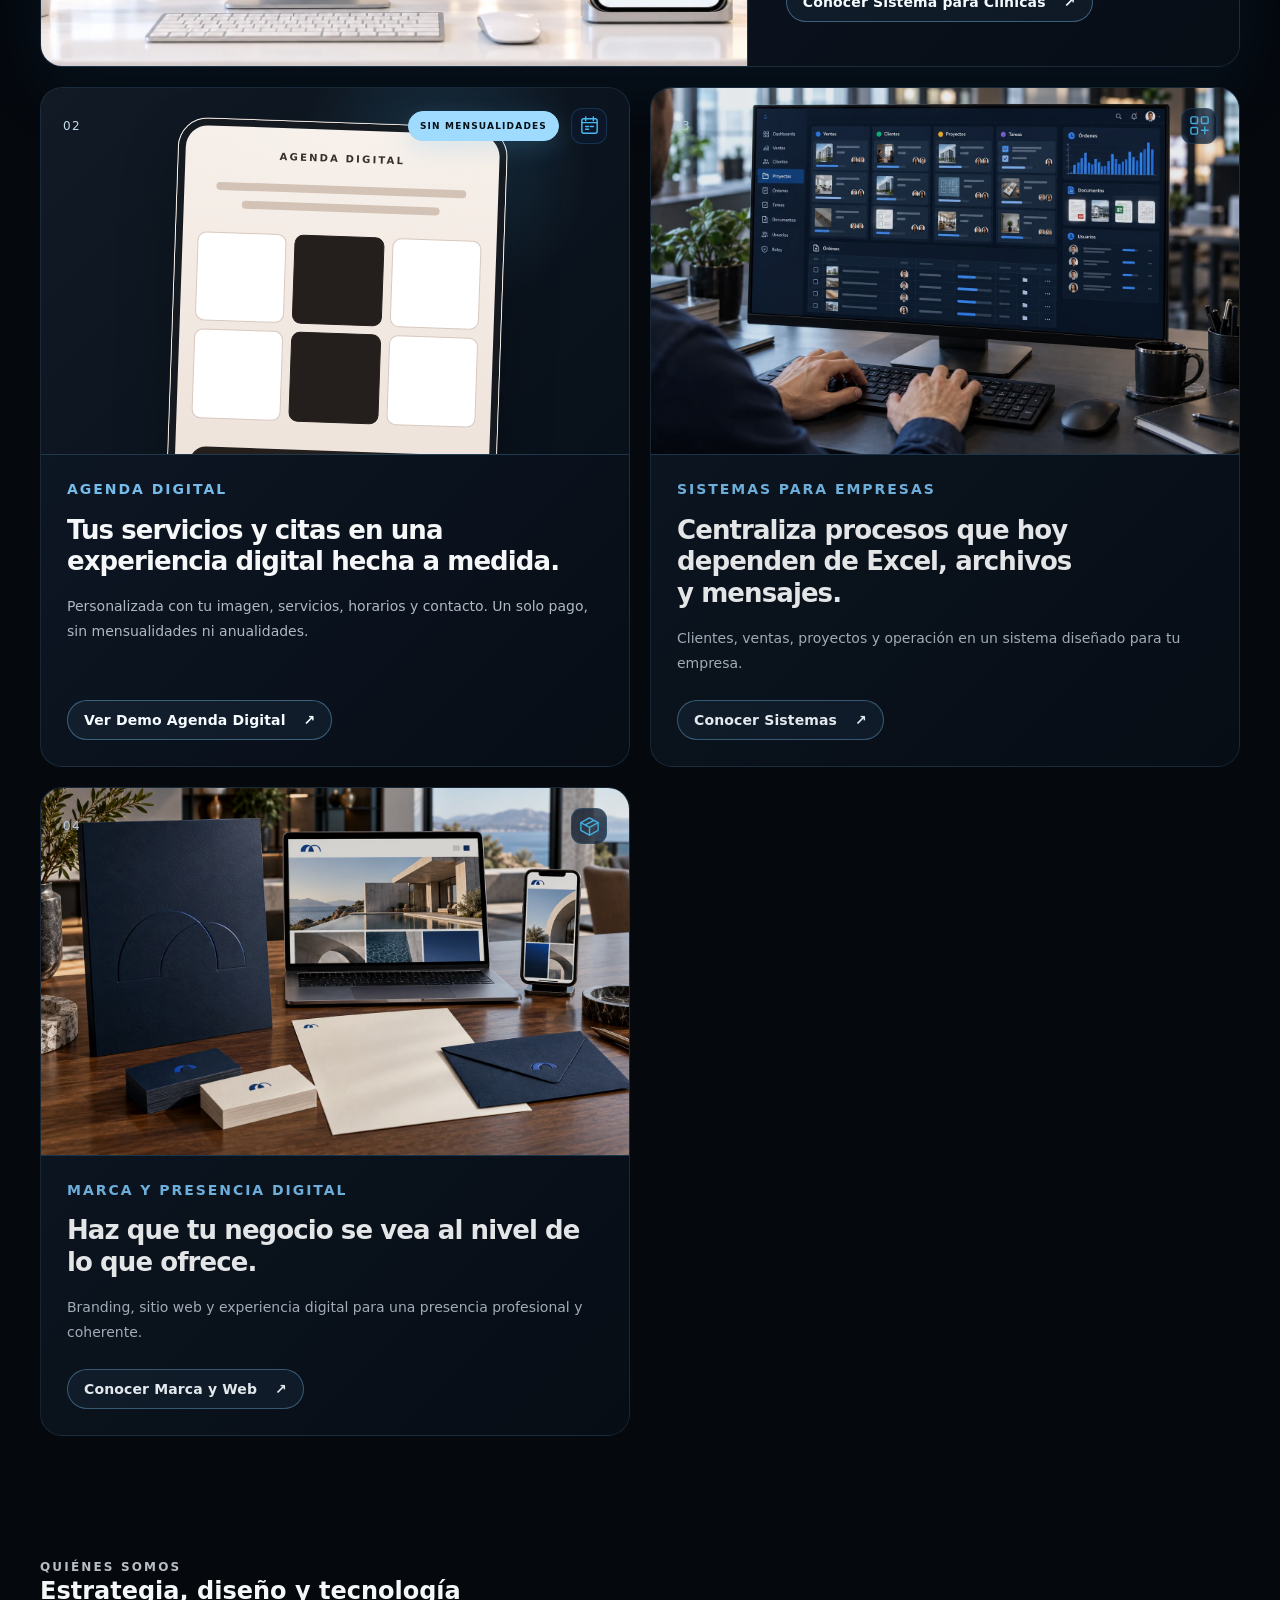
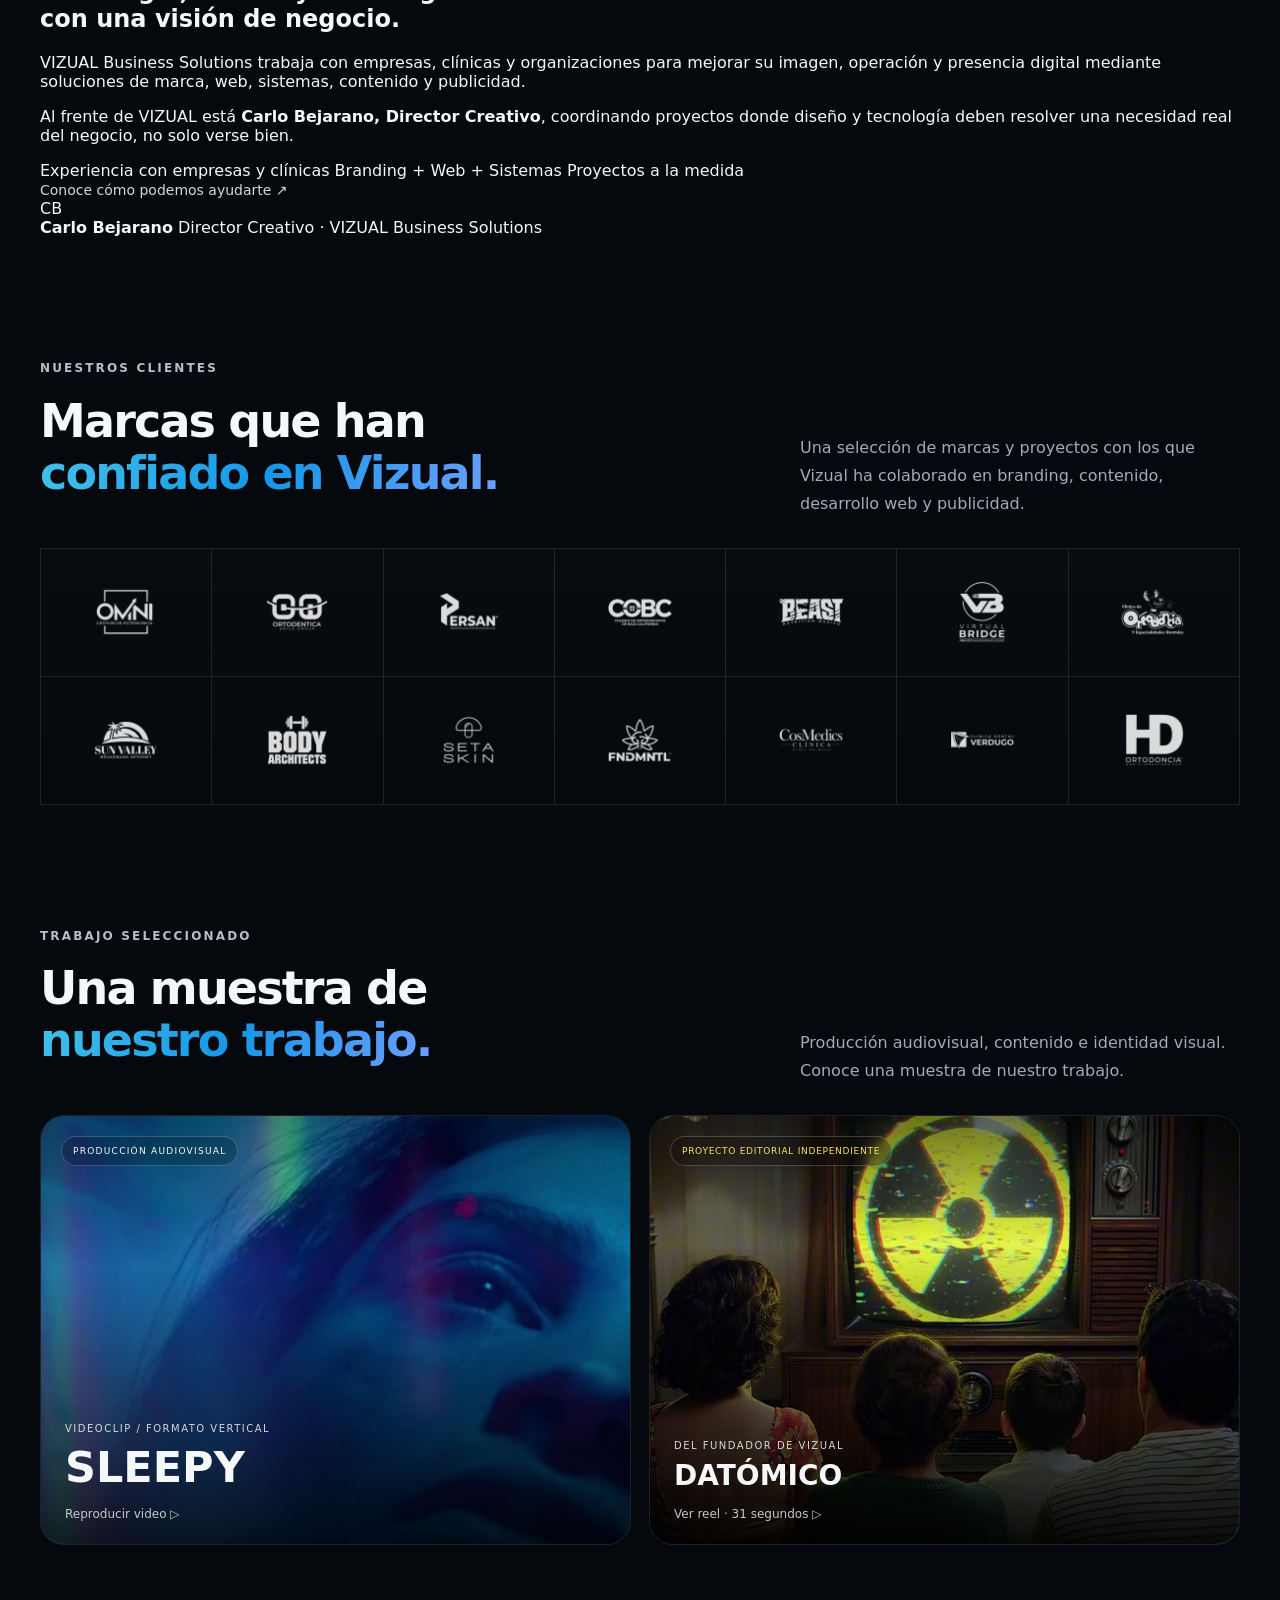
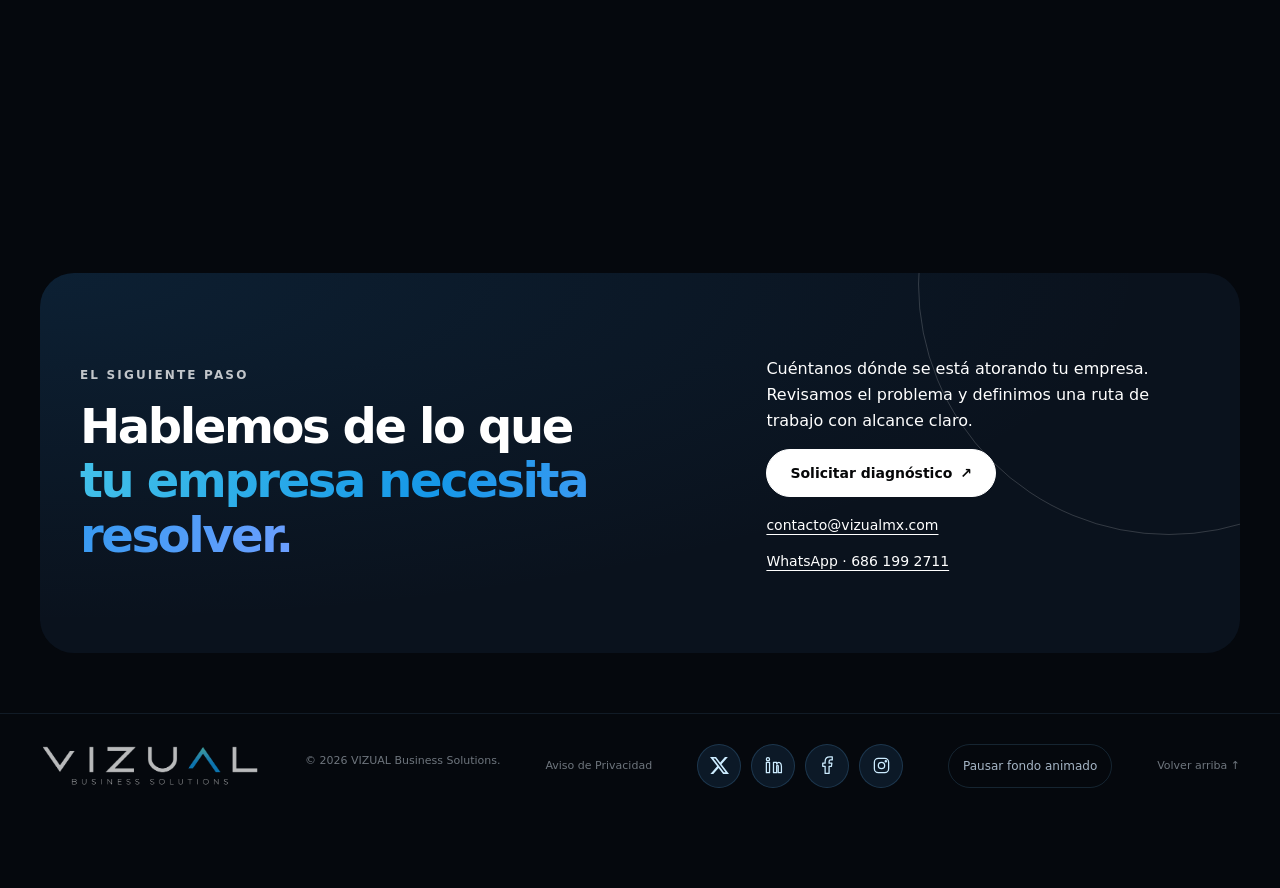
==== commit 0ada2b98: "Add trust and company introduction section" ====
--- a/index.html
+++ b/index.html
@@ -152,6 +152,30 @@
 </div>
 </section>
 
+<section class="section-pad about-vizual" id="quienes-somos" aria-labelledby="about-title">
+<div class="about-vizual-grid">
+<div class="about-vizual-copy">
+<span class="kicker">QUIÉNES SOMOS</span>
+<h2 id="about-title">Estrategia, diseño y tecnología<br><span>con una visión de negocio.</span></h2>
+<p>VIZUAL Business Solutions trabaja con empresas, clínicas y organizaciones para mejorar su imagen, operación y presencia digital mediante soluciones de marca, web, sistemas, contenido y publicidad.</p>
+<p>Al frente de VIZUAL está <strong>Carlo Bejarano, Director Creativo</strong>, coordinando proyectos donde diseño y tecnología deben resolver una necesidad real del negocio, no solo verse bien.</p>
+<div class="about-vizual-proof">
+<span>Experiencia con empresas y clínicas</span>
+<span>Branding + Web + Sistemas</span>
+<span>Proyectos a la medida</span>
+</div>
+<a class="text-link" href="/contacto">Conoce cómo podemos ayudarte ↗</a>
+</div>
+<div class="about-vizual-portrait-placeholder" aria-label="Retrato del Director Creativo pendiente de integrar">
+<div class="about-vizual-monogram" aria-hidden="true">CB</div>
+<div>
+<strong>Carlo Bejarano</strong>
+<span>Director Creativo · VIZUAL Business Solutions</span>
+</div>
+</div>
+</div>
+</section>
+
 <section class="clients section-pad" id="clientes">
       <div class="section-heading horizontal reveal">
         <div>
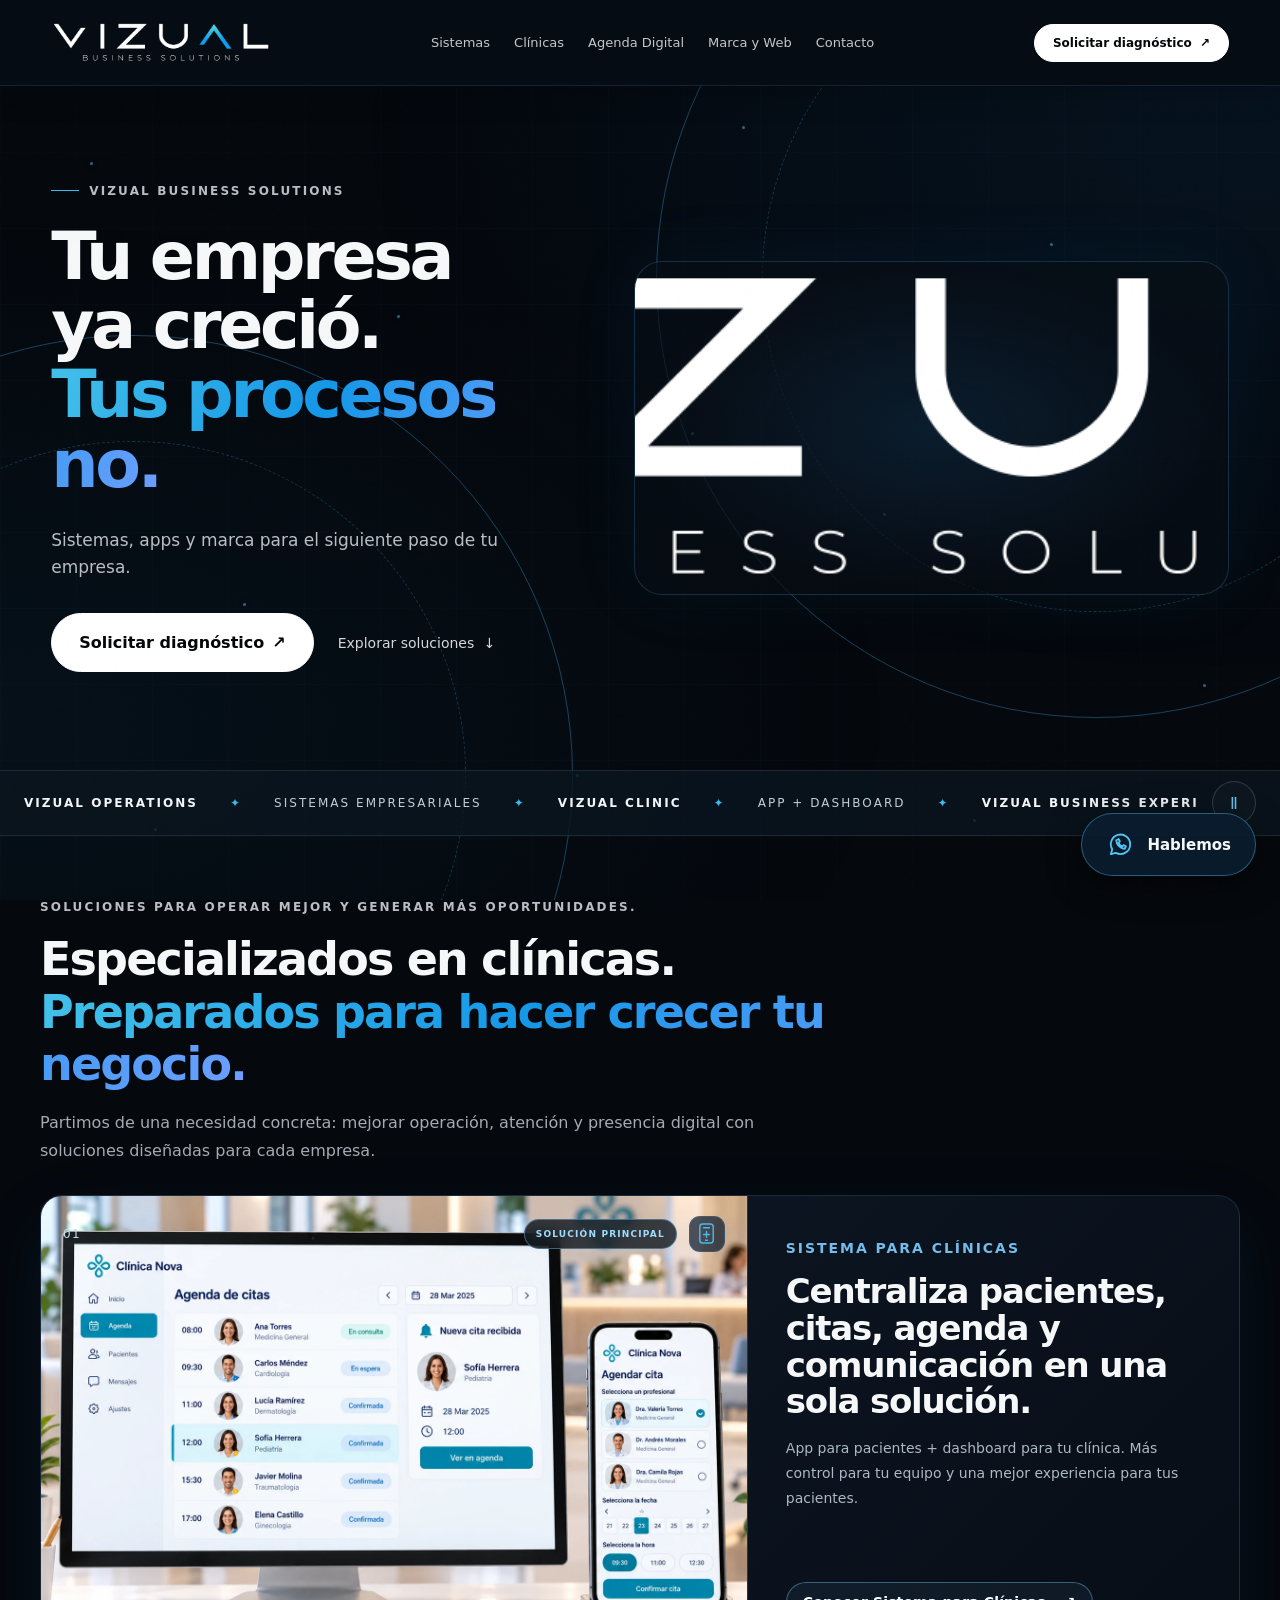
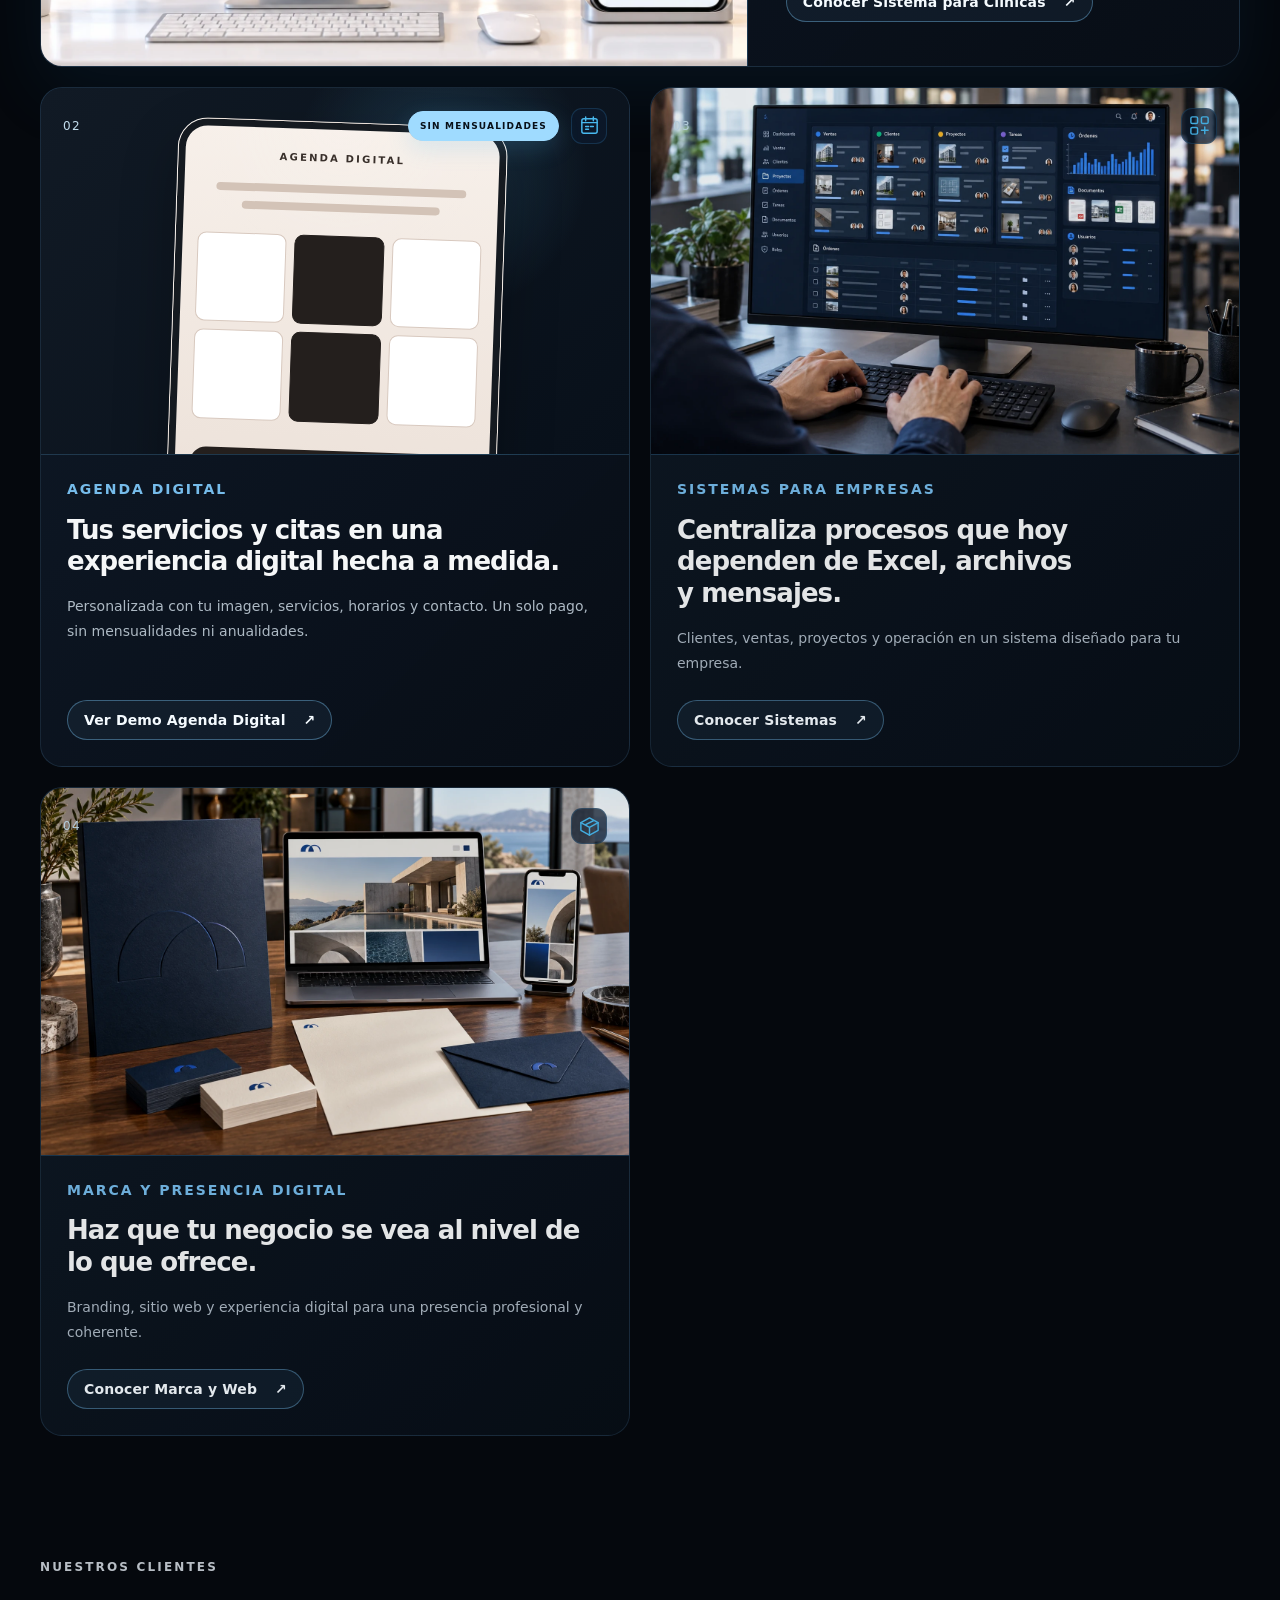
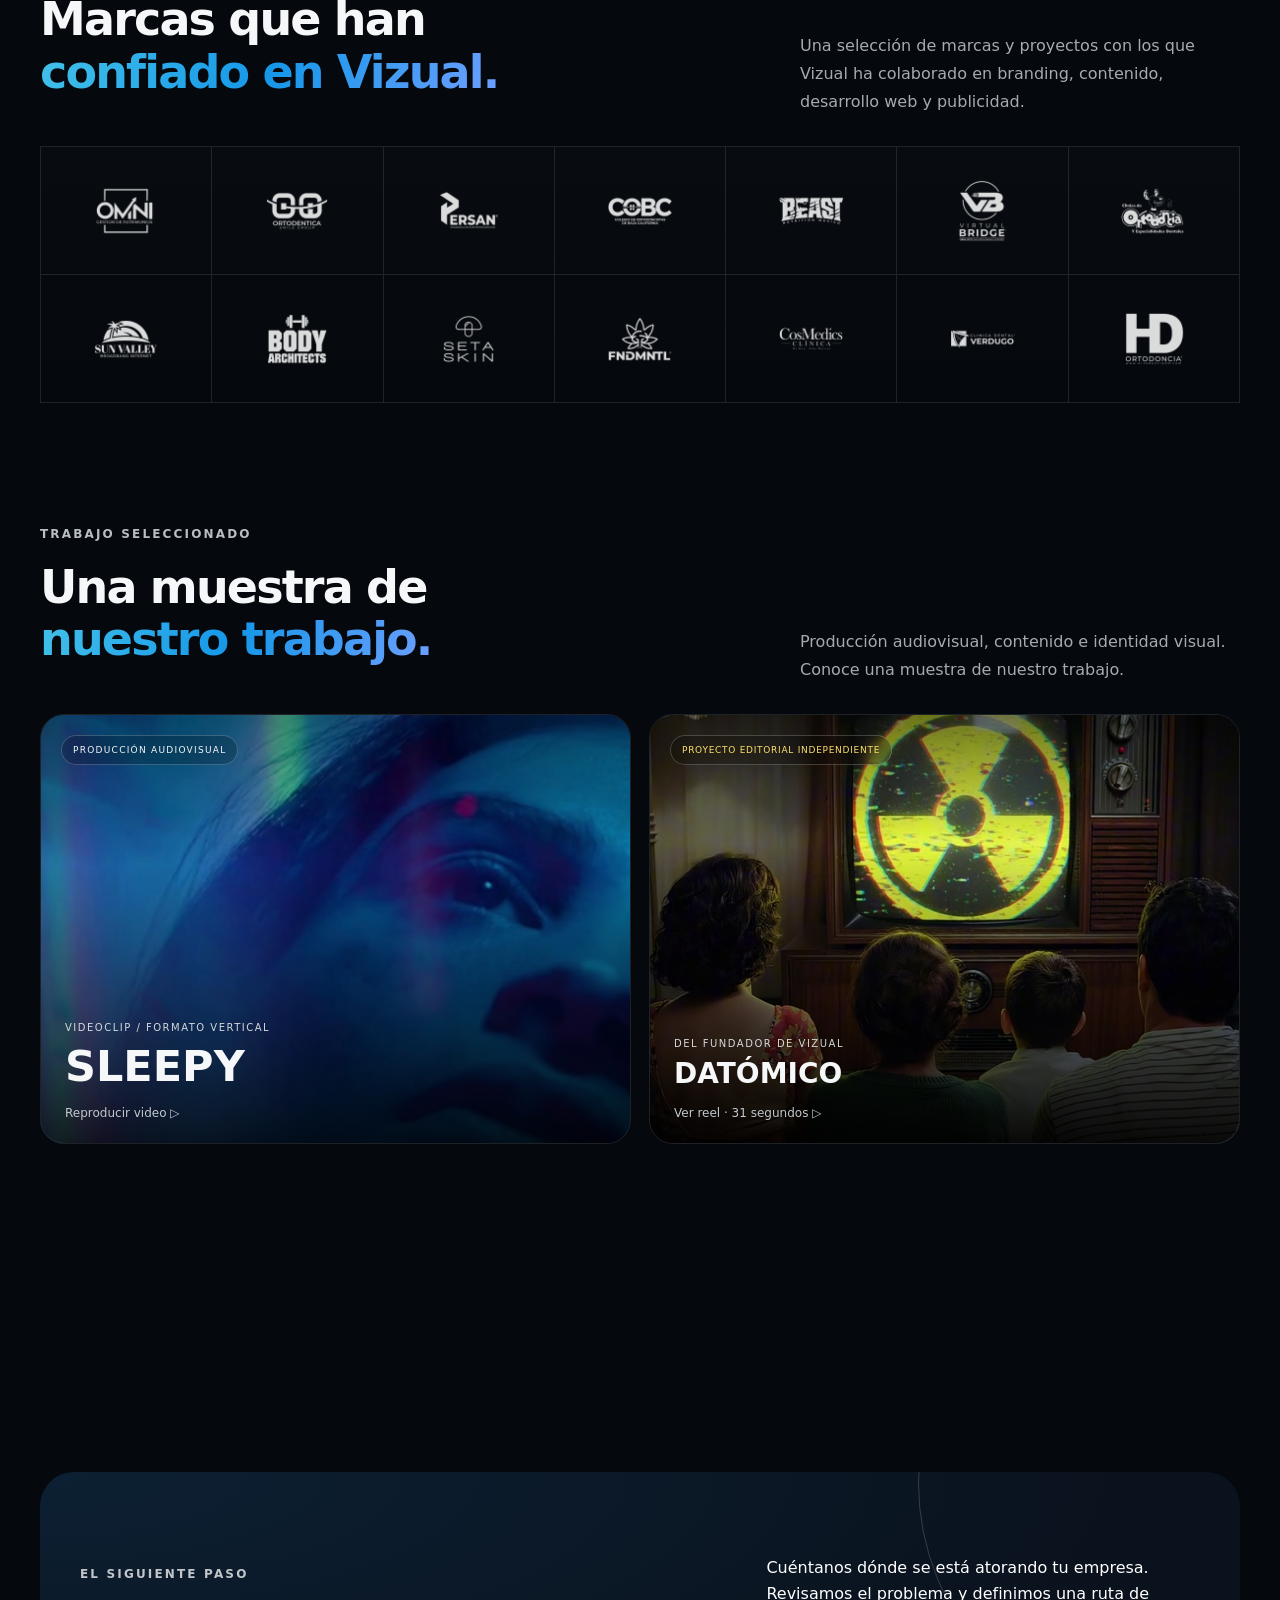
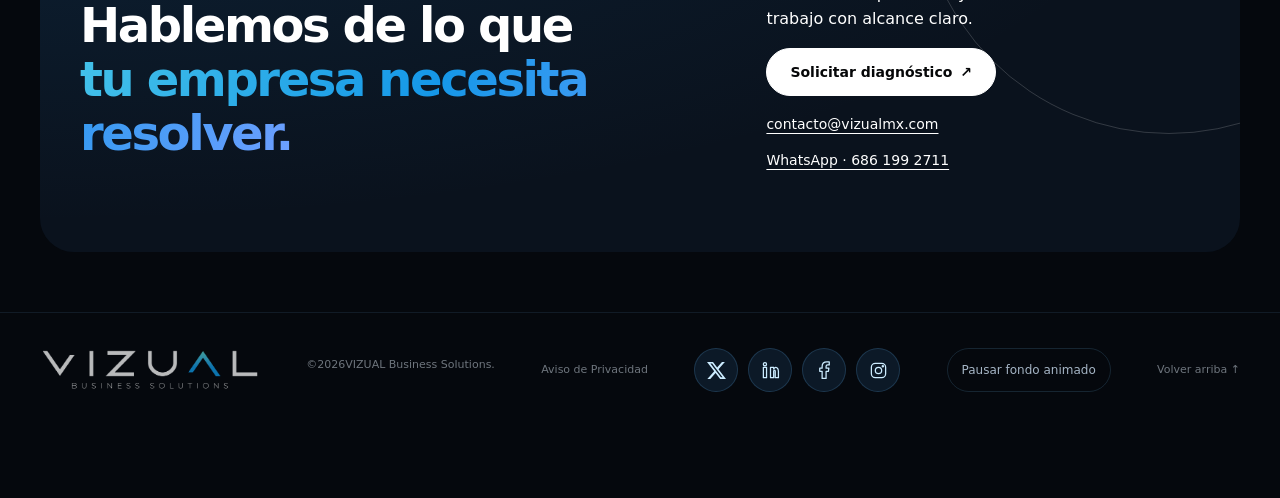
==== commit 1a290f09: "Temporarily remove founder introduction until portrait is available" ====
--- a/index.html
+++ b/index.html
@@ -152,30 +152,6 @@
 </div>
 </section>
 
-<section class="section-pad about-vizual" id="quienes-somos" aria-labelledby="about-title">
-<div class="about-vizual-grid">
-<div class="about-vizual-copy">
-<span class="kicker">QUIÉNES SOMOS</span>
-<h2 id="about-title">Estrategia, diseño y tecnología<br><span>con una visión de negocio.</span></h2>
-<p>VIZUAL Business Solutions trabaja con empresas, clínicas y organizaciones para mejorar su imagen, operación y presencia digital mediante soluciones de marca, web, sistemas, contenido y publicidad.</p>
-<p>Al frente de VIZUAL está <strong>Carlo Bejarano, Director Creativo</strong>, coordinando proyectos donde diseño y tecnología deben resolver una necesidad real del negocio, no solo verse bien.</p>
-<div class="about-vizual-proof">
-<span>Experiencia con empresas y clínicas</span>
-<span>Branding + Web + Sistemas</span>
-<span>Proyectos a la medida</span>
-</div>
-<a class="text-link" href="/contacto">Conoce cómo podemos ayudarte ↗</a>
-</div>
-<div class="about-vizual-portrait-placeholder" aria-label="Retrato del Director Creativo pendiente de integrar">
-<div class="about-vizual-monogram" aria-hidden="true">CB</div>
-<div>
-<strong>Carlo Bejarano</strong>
-<span>Director Creativo · VIZUAL Business Solutions</span>
-</div>
-</div>
-</div>
-</section>
-
 <section class="clients section-pad" id="clientes">
       <div class="section-heading horizontal reveal">
         <div>
--- a/refinements.css
+++ b/refinements.css
@@ -285,14 +285,14 @@
 
 /* Ambient motion stays behind content and never intercepts input. */
 .tech-background { position: fixed; inset: 0; overflow: hidden; pointer-events: none; z-index: -1; contain: strict; }
-.tech-orbit { position: absolute; width: min(70vw, 880px); aspect-ratio: 1; border: 1px solid #309ee72e; border-radius: 50%; animation: tech-orbit 90s linear infinite; }
-.tech-orbit::before { content: ""; position: absolute; inset: 12%; border: 1px dashed #47bbec22; border-radius: 50%; }
-.tech-orbit::after { content: ""; position: absolute; top: 14%; left: 14%; width: 5px; height: 5px; background: #68d2ff99; border-radius: 50%; box-shadow: 0 0 14px 4px #229fe844; }
+.tech-orbit { position: absolute; width: min(70vw, 880px); aspect-ratio: 1; border: 1px solid #42b8ff55; border-radius: 50%; animation: tech-orbit 24s linear infinite; }
+.tech-orbit::before { content: ""; position: absolute; inset: 12%; border: 1px dashed #47bbec40; border-radius: 50%; }
+.tech-orbit::after { content: ""; position: absolute; top: 14%; left: 14%; width: 5px; height: 5px; background: #8adfff; border-radius: 50%; box-shadow: 0 0 20px 6px #229fe866; }
 .tech-orbit-one { top: -18%; right: -20%; }
-.tech-orbit-two { bottom: -35%; left: -24%; animation-direction: reverse; animation-duration: 120s; }
-.tech-particle { position: absolute; left: var(--x); top: var(--y); width: 3px; height: 3px; border-radius: 50%; background: #61c9f5; box-shadow: 0 0 10px #169de888; opacity: .25; animation: tech-drift var(--duration) ease-in-out var(--delay) infinite alternate; }
+.tech-orbit-two { bottom: -35%; left: -24%; animation-direction: reverse; animation-duration: 36s; }
+.tech-particle { position: absolute; left: var(--x); top: var(--y); width: 3px; height: 3px; border-radius: 50%; background: #61c9f5; box-shadow: 0 0 10px #169de888; opacity: .48; animation: tech-drift 10s ease-in-out var(--delay) infinite alternate; }
 @keyframes tech-orbit { to { transform: rotate(360deg); } }
-@keyframes tech-drift { from { transform: translate3d(-8px,18px,0); opacity: .15; } to { transform: translate3d(16px,-28px,0); opacity: .5; } }
+@keyframes tech-drift { from { transform: translate3d(-24px,42px,0); opacity: .28; } to { transform: translate3d(44px,-66px,0); opacity: .82; } }
 .background-toggle { background: transparent; border: 1px solid #69b9e42b; border-radius: 999px; padding: 10px 14px; color: #a5b5c5; font-size: 12px; cursor: pointer; min-height: 44px; }
 .background-toggle:hover { color: #8dd9ff; border-color: #69b9e477; }
 .background-toggle:focus-visible { outline: 2px solid #69c9f4; outline-offset: 4px; }
@@ -646,3 +646,62 @@
     letter-spacing:.1em;
   }
 }
+
+/* === Trust / About VIZUAL === */
+.about-vizual{border-top:1px solid var(--line);border-bottom:1px solid var(--line)}
+.about-vizual-grid{display:grid;grid-template-columns:1.15fr .85fr;gap:56px;align-items:center}
+.about-vizual-copy{max-width:760px}
+.about-vizual-copy h2{font-size:clamp(38px,4.8vw,62px);line-height:1.06;letter-spacing:-.045em;margin:18px 0 24px}
+.about-vizual-copy h2 span{color:#8fd7ff}
+.about-vizual-copy p{color:#aeb9c5;font-size:16px;line-height:1.8;max-width:720px}
+.about-vizual-proof{display:flex;flex-wrap:wrap;gap:10px;margin:28px 0}
+.about-vizual-proof span{padding:9px 12px;border:1px solid #ffffff1c;border-radius:999px;background:#ffffff05;color:#dce7ee;font-size:11px}
+.about-vizual-portrait-placeholder{min-height:420px;border:1px solid #ffffff20;border-radius:28px;background:
+ radial-gradient(circle at 50% 18%,rgba(118,188,235,.18),transparent 34%),
+ linear-gradient(145deg,#101821,#090c11);
+ display:flex;flex-direction:column;justify-content:flex-end;padding:30px;box-shadow:0 24px 70px rgba(0,0,0,.22);position:relative;overflow:hidden}
+.about-vizual-portrait-placeholder::before{content:"";position:absolute;inset:22px;border:1px solid #ffffff0d;border-radius:22px}
+.about-vizual-monogram{position:absolute;inset:0;display:grid;place-items:center;font-size:clamp(88px,10vw,150px);font-weight:850;letter-spacing:-.08em;color:#b7dcf418;line-height:1}
+.about-vizual-portrait-placeholder>div:last-child{position:relative;z-index:1;display:flex;flex-direction:column;gap:6px}
+.about-vizual-portrait-placeholder strong{font-size:22px}
+.about-vizual-portrait-placeholder span{color:#9fb0bd;font-size:13px;line-height:1.5}
+
+/* === Legal / Privacy === */
+.legal-hero{padding-bottom:38px;border-bottom:1px solid var(--line)}
+.legal-hero h1{font-size:clamp(44px,6vw,76px);line-height:1.02;letter-spacing:-.05em;margin:18px 0}
+.legal-hero p{color:#98a6b3}
+.legal-content{padding-top:56px}
+.legal-content article{max-width:900px;margin:0 auto}
+.legal-content h2{font-size:27px;letter-spacing:-.03em;margin:42px 0 14px}
+.legal-content h2:first-child{margin-top:0}
+.legal-content p{color:#aeb8c3;line-height:1.8;font-size:15px}
+.legal-content a{color:#8fd7ff;text-decoration:underline;text-underline-offset:4px}
+.legal-note{margin-top:40px;padding:22px;border:1px solid #8fd7ff38;border-radius:16px;background:#8fd7ff0a;color:#c8d7e1;line-height:1.7;font-size:13px}
+
+@media(max-width:980px){
+  .about-vizual-grid{grid-template-columns:1fr;gap:34px}
+  .about-vizual-portrait-placeholder{min-height:320px}
+}
+@media(max-width:640px){
+  .about-vizual-copy h2{font-size:36px}
+  .about-vizual-copy p{font-size:15px}
+  .about-vizual-portrait-placeholder{min-height:280px;padding:24px}
+  .legal-content{padding-top:42px}
+}
+
+/* Footer vertical alignment */
+@media(min-width:641px){
+  .business-page footer > p,
+  .business-page footer > a:not(.brand),
+  .business-page footer > .footer-socials,
+  .business-page footer > .background-toggle{
+    align-self:center;
+  }
+  .business-page footer > p,
+  .business-page footer > a:not(.brand){
+    display:inline-flex;
+    align-items:center;
+    min-height:44px;
+    line-height:1.2;
+  }
+}
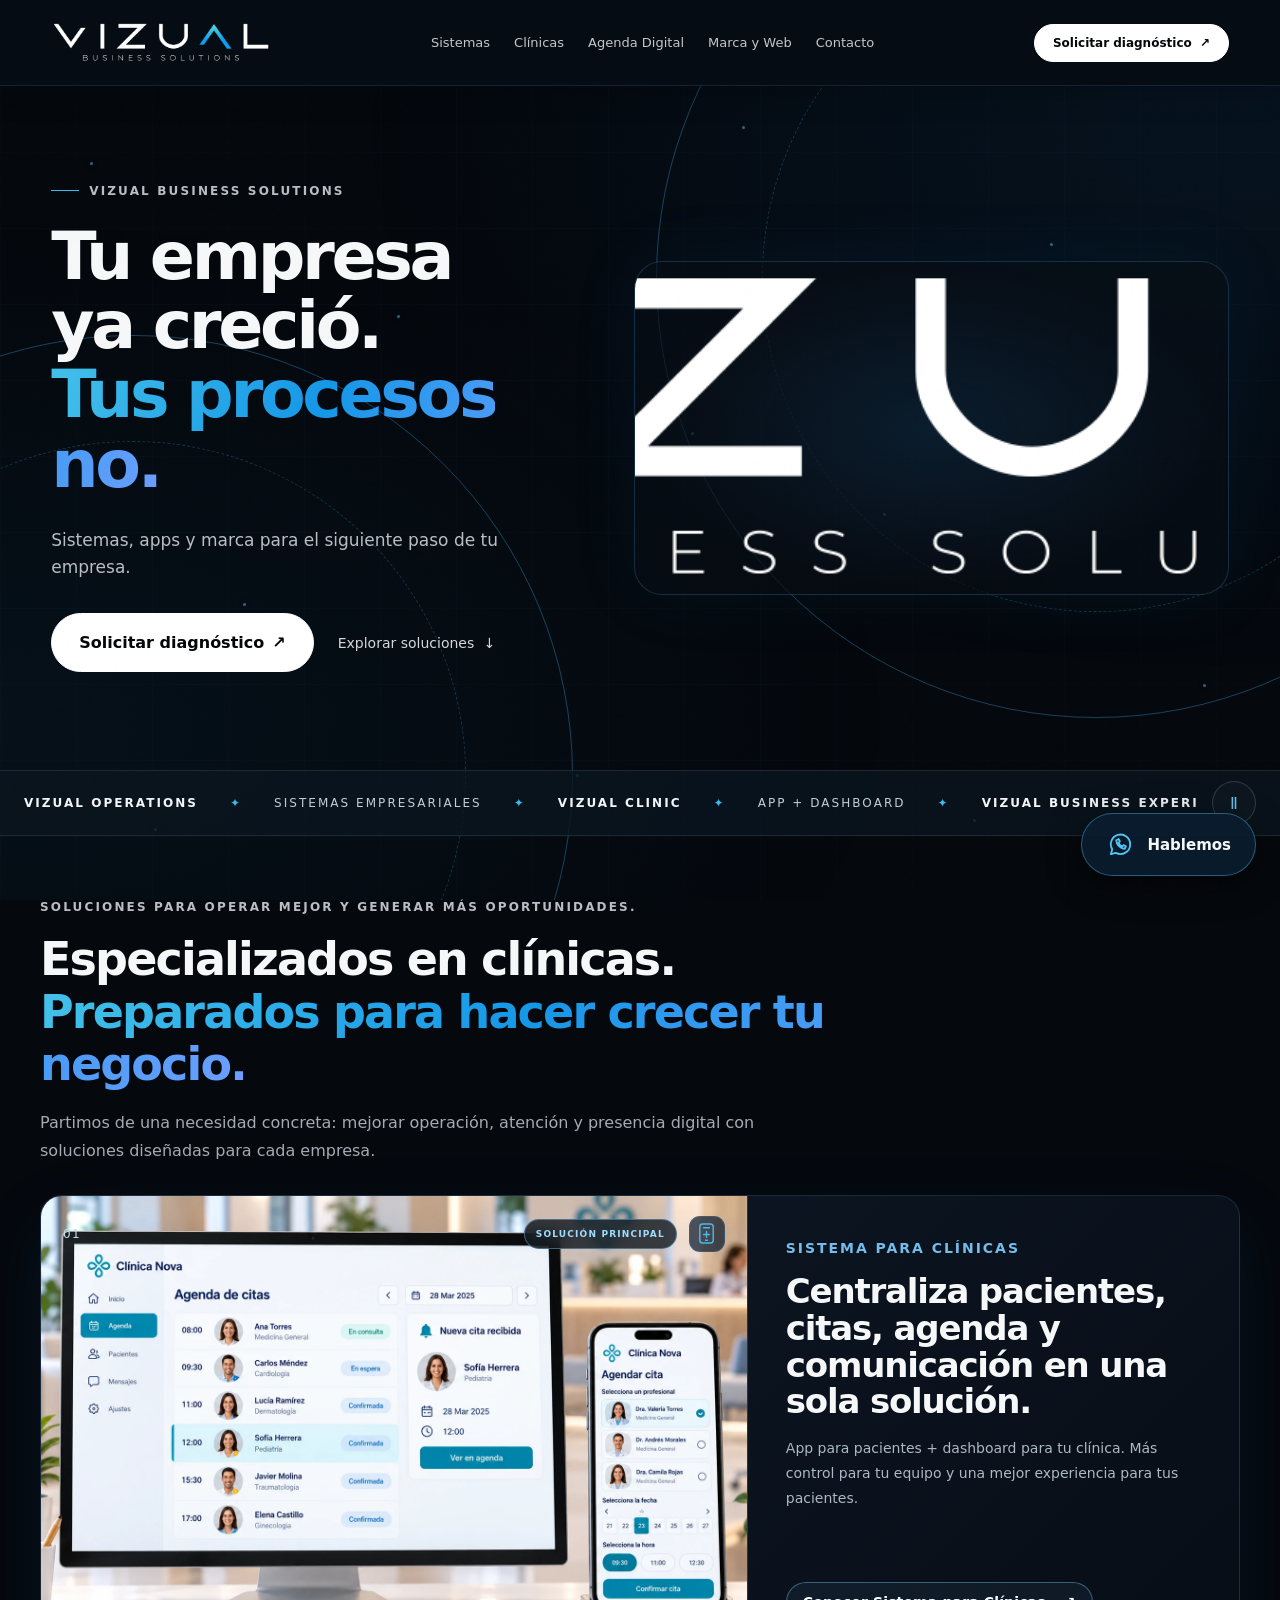
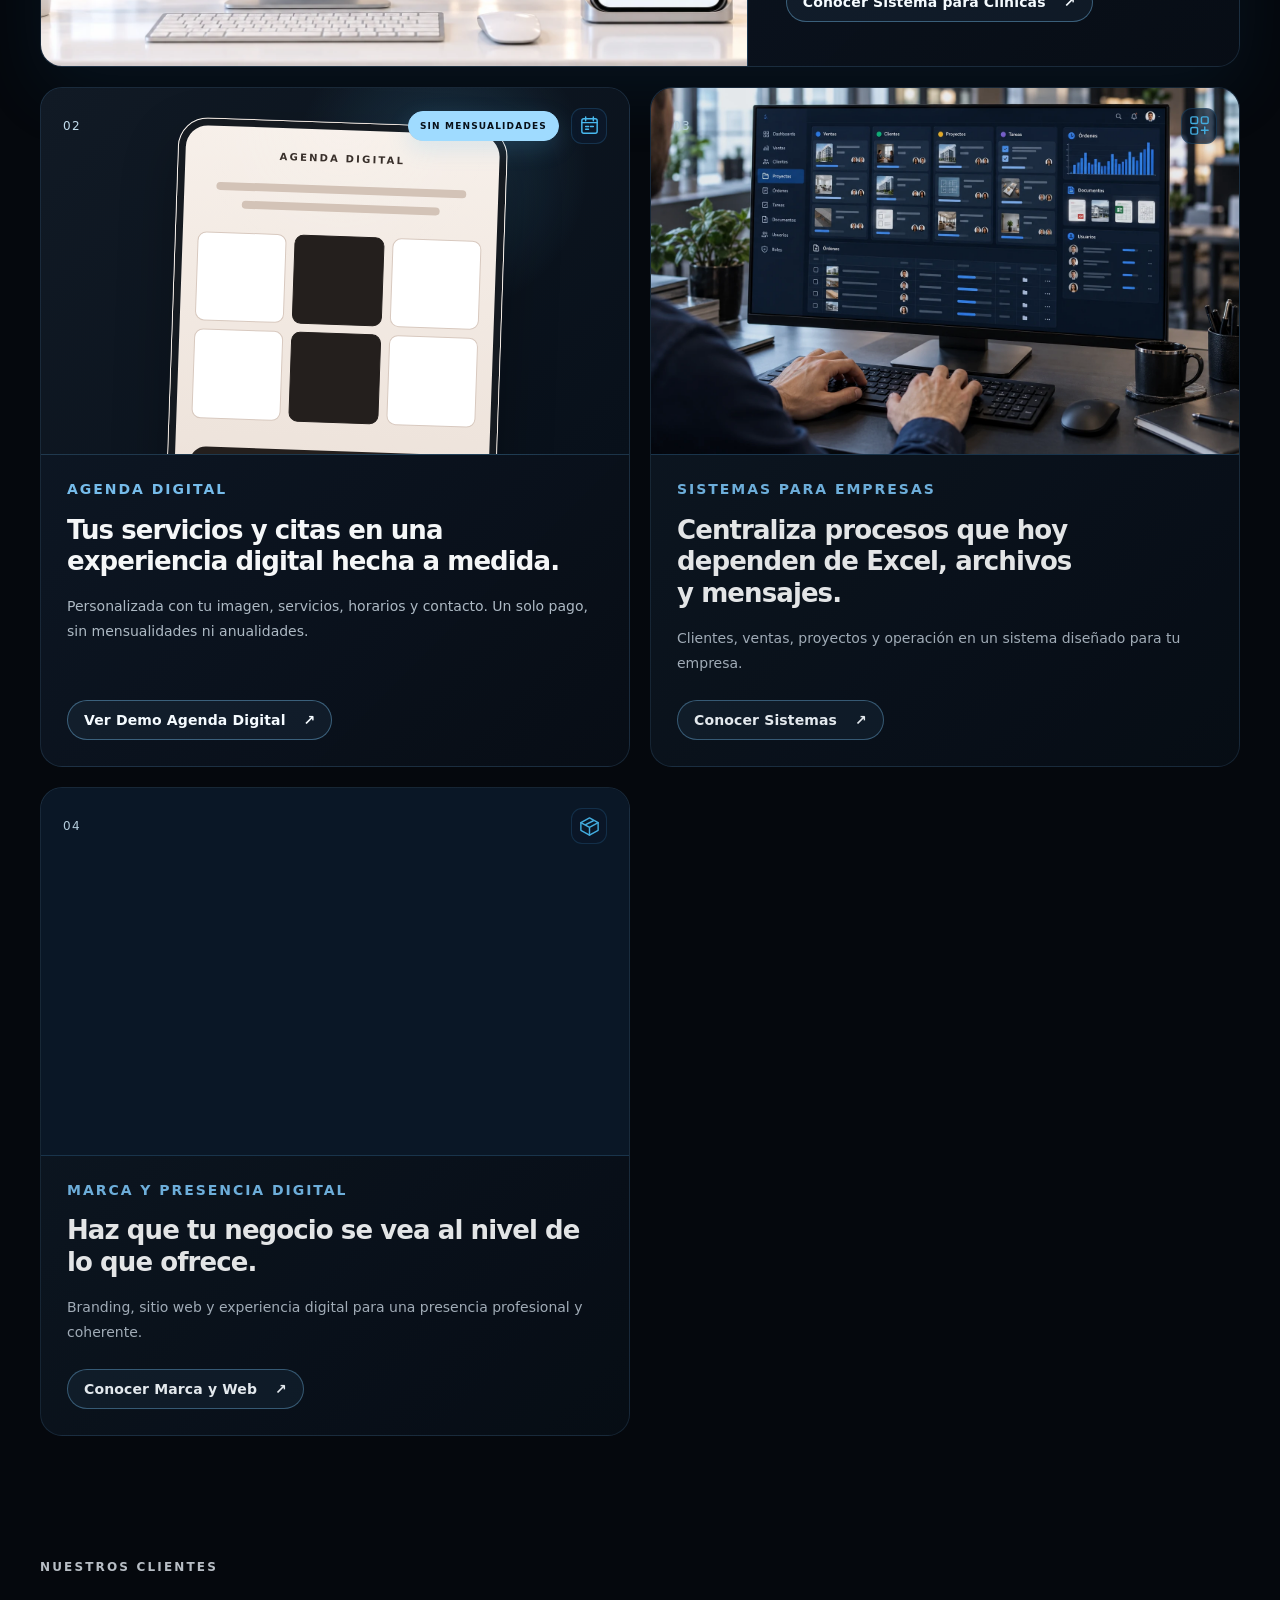
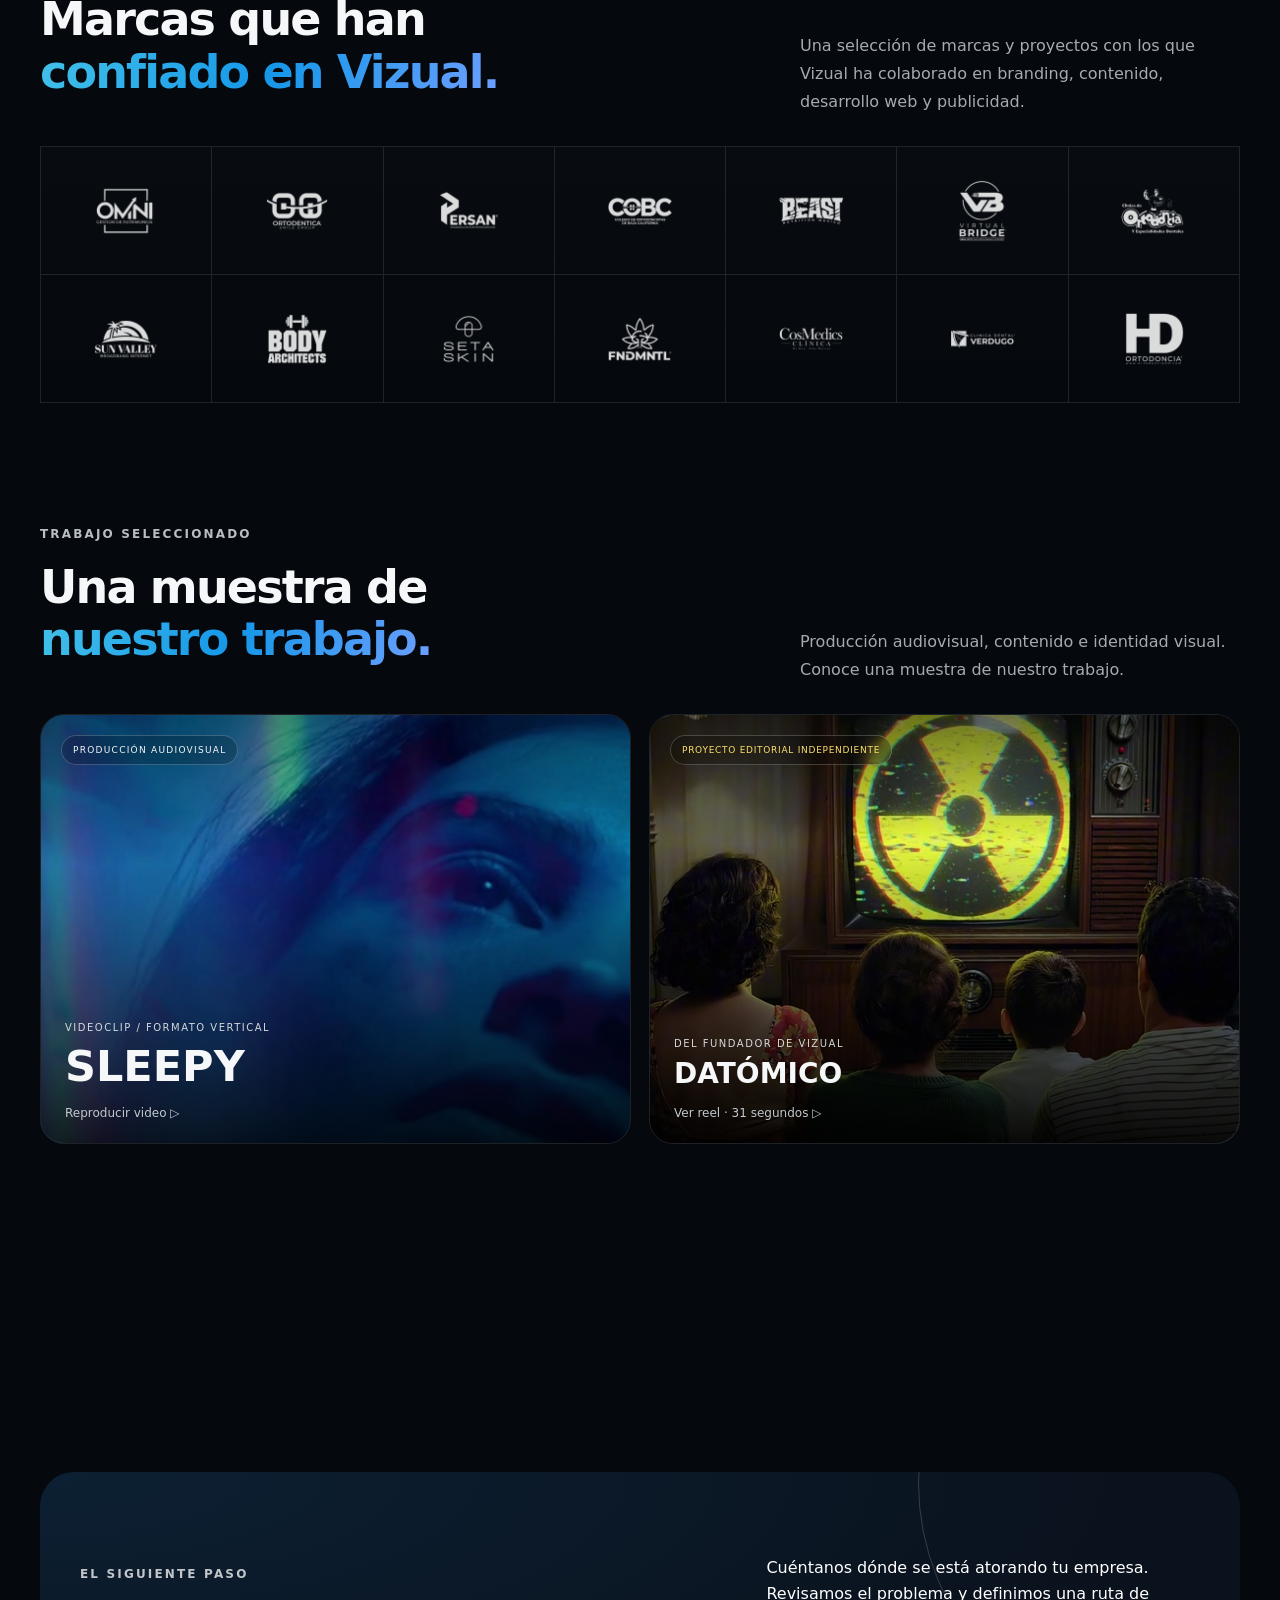
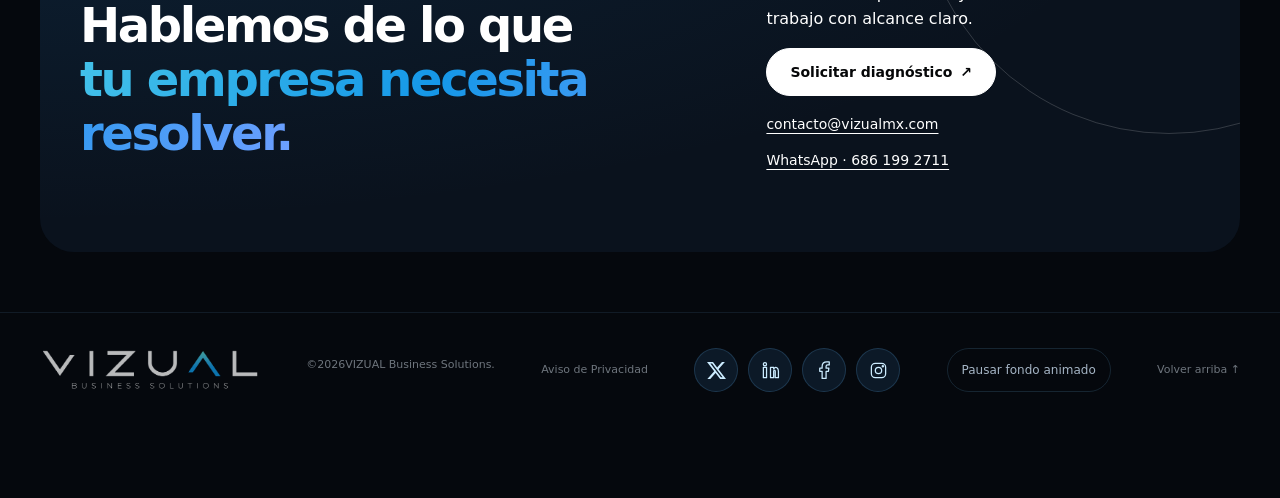
==== commit 19dce878: "Add social links to mobile menu" ====
--- a/index.html
+++ b/index.html
@@ -23,7 +23,7 @@
 <meta name="twitter:description" content="Sistemas a la medida, app para pacientes y agenda digital para clínicas y empresas en todo México. Solicita un diagnóstico.">
 <meta name="twitter:image" content="https://vizualmx.com/assets/social/business-solutions.png">
 <link rel="stylesheet" href="styles.css?v=business-4">
-<link rel="stylesheet" href="refinements.css?v=16">
+<link rel="stylesheet" href="refinements.css?v=18">
 <script type="application/ld+json">{"@context": "https://schema.org", "@graph": [{"@type": "Organization", "@id": "https://vizualmx.com/#organization", "name": "VIZUAL Business Solutions", "url": "https://vizualmx.com/", "email": "contacto@vizualmx.com", "telephone": "+526861992711", "logo": "https://vizualmx.com/assets/vizual-business-solutions.png"}, {"@type": "WebSite", "@id": "https://vizualmx.com/#website", "url": "https://vizualmx.com/", "name": "VIZUAL Business Solutions", "publisher": {"@id": "https://vizualmx.com/#organization"}, "inLanguage": "es-MX"}, {"@type": "WebPage", "@id": "https://vizualmx.com/#webpage", "url": "https://vizualmx.com/", "name": "Sistemas para clínicas y empresas en México | VIZUAL", "description": "Sistemas, Clínicas, Agenda Digital y Marca y Web para mejorar operación, presencia y captación de clientes.", "isPartOf": {"@id": "https://vizualmx.com/#website"}, "inLanguage": "es-MX"}]}</script>
 <script defer src="analytics.js?v=2">
 </script>
@@ -46,6 +46,7 @@
 <a href="/business-experience"><span>Marca y Web</span><small class="nav-description">Branding, web y presencia digital</small></a>
 <a href="/contacto"><span>Contacto</span><small class="nav-description">Hablemos de tu proyecto</small></a>
 <a class="nav-diagnosis" href="/contacto">Solicitar diagnóstico <span aria-hidden="true">↗</span></a>
+<div role="group" class="footer-socials mobile-nav-socials" aria-label="Redes sociales de VIZUAL"><a href="https://x.com/vizualmx" target="_blank" rel="noopener noreferrer" aria-label="VIZUAL en X" title="X"><svg viewBox="0 0 24 24" aria-hidden="true"><path fill="currentColor" stroke="none" d="M18.901 1.153h3.68l-8.04 9.19L24 22.846h-7.406l-5.8-7.584-6.64 7.584H.47l8.6-9.835L0 1.154h7.594l5.243 6.932 6.064-6.933Zm-1.29 19.49h2.039L6.487 3.24H4.3l13.31 17.403Z"/></svg></a><a href="https://www.linkedin.com/company/vizualmx" target="_blank" rel="noopener noreferrer" aria-label="VIZUAL en LinkedIn" title="LinkedIn"><svg viewBox="0 0 24 24" aria-hidden="true"><rect x="3" y="8" width="4" height="13"/><circle cx="5" cy="4" r="2"/><path d="M12 21V8h4v2c3-4 6-1 6 3v8h-4v-8c0-2-2-2-2 0v8Z"/></svg></a><a href="https://www.facebook.com/vizualmx" target="_blank" rel="noopener noreferrer" aria-label="VIZUAL en Facebook" title="Facebook"><svg viewBox="0 0 24 24" aria-hidden="true"><path d="M14 22V13h3l.5-4H14V7c0-1 .5-2 2-2h2V1h-3c-4 0-6 2-6 6v2H6v4h3v9Z"/></svg></a><a href="https://www.instagram.com/vizualmx/" target="_blank" rel="noopener noreferrer" aria-label="VIZUAL en Instagram" title="Instagram"><svg viewBox="0 0 24 24" aria-hidden="true"><rect x="3" y="3" width="18" height="18" rx="5"/><circle cx="12" cy="12" r="4"/><circle cx="17.5" cy="6.5" r=".8"/></svg></a></div>
 </nav>
 <a class="btn btn-small header-contact" href="/contacto">Solicitar diagnóstico <span aria-hidden="true">↗</span>
 </a>
--- a/refinements.css
+++ b/refinements.css
@@ -705,3 +705,20 @@
     line-height:1.2;
   }
 }
+
+/* Social shortcuts inside the mobile navigation only. */
+.business-page .nav > .mobile-nav-socials { display: none; }
+@media (max-width: 980px) {
+  .has-mobile-menu .business-page .nav.is-open > .mobile-nav-socials {
+    display: flex; flex-shrink: 0; justify-content: center; align-items: center;
+    flex-wrap: wrap; gap: 12px; width: 100%; margin-top: 8px;
+    padding: 16px 0 5px; border-top: 1px solid #418abd40;
+  }
+  .has-mobile-menu .business-page .nav .mobile-nav-socials > a {
+    display: grid; place-items: center; width: 44px; height: 44px;
+    padding: 0; border-radius: 50%; flex-shrink: 0;
+  }
+  .has-mobile-menu .business-page .nav .mobile-nav-socials > a:hover {
+    background: #132a40; border-color: #39bbed; color: #67cfff;
+  }
+}
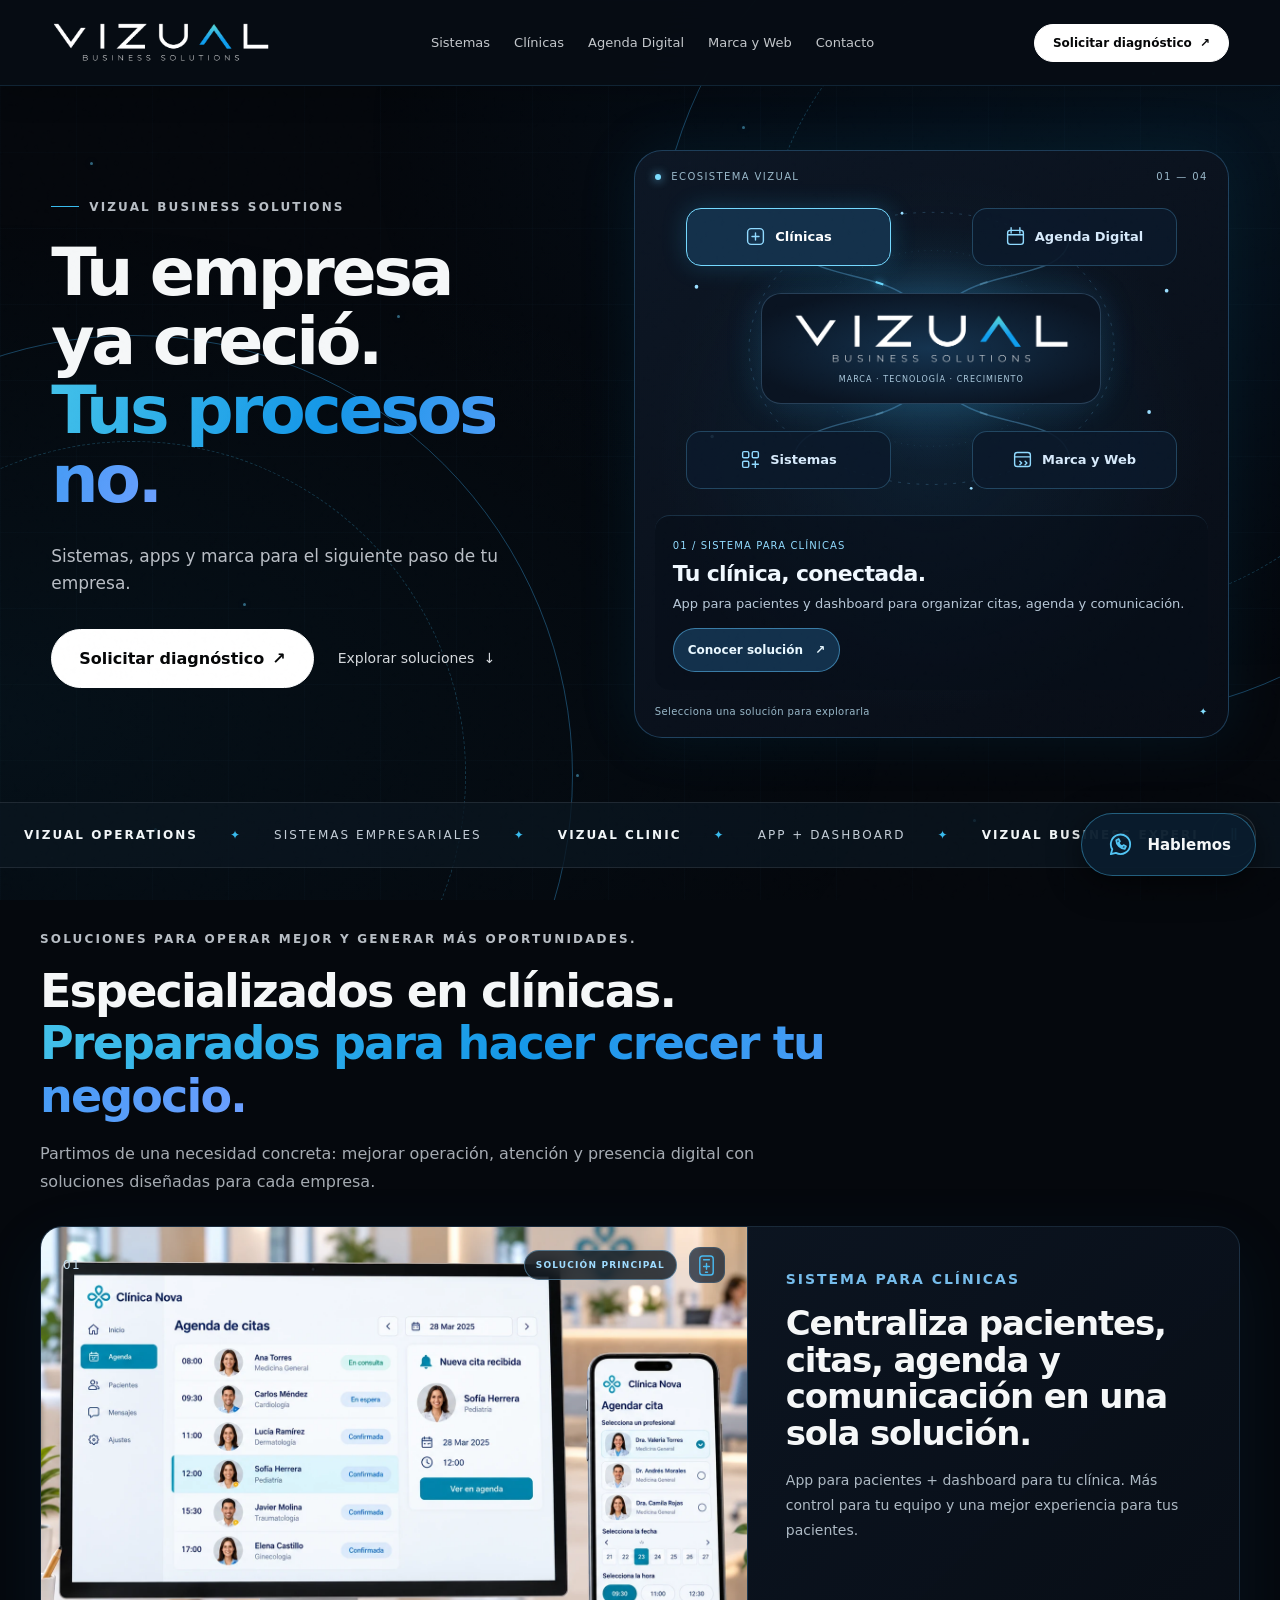
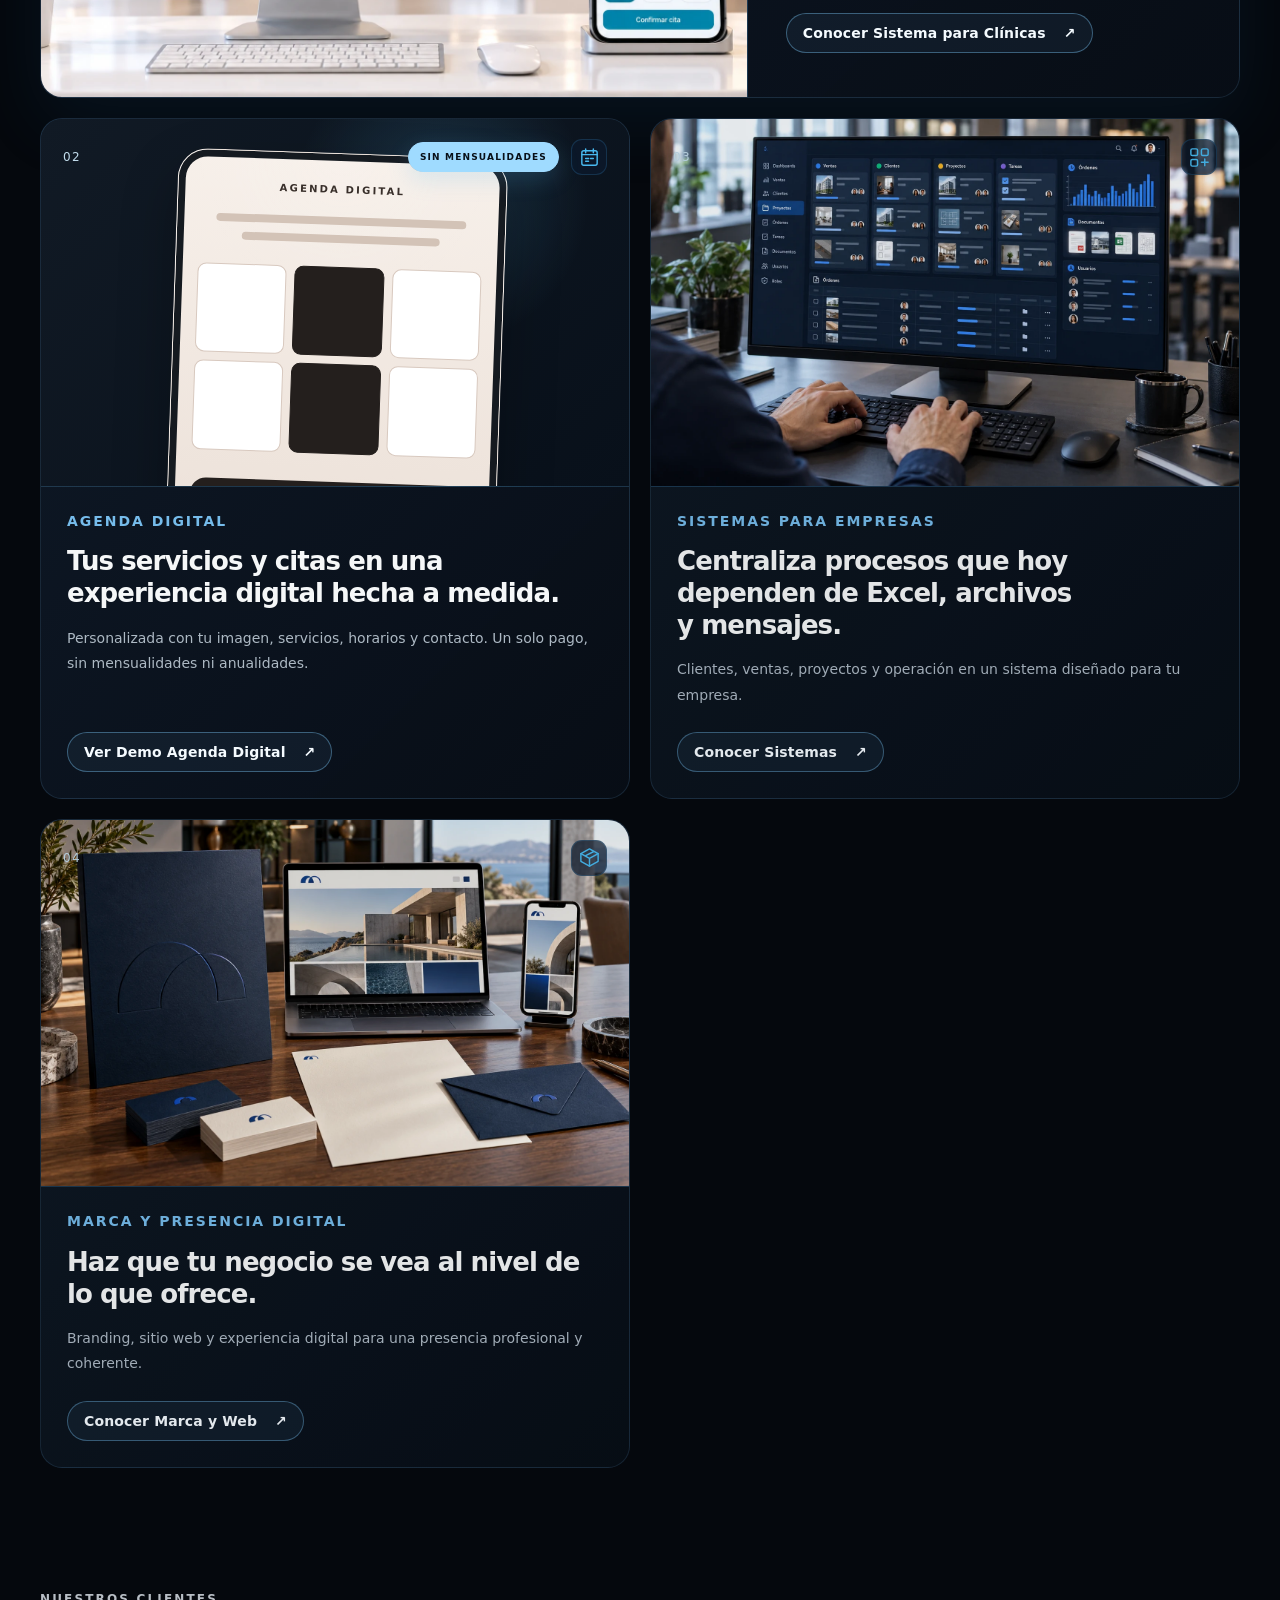
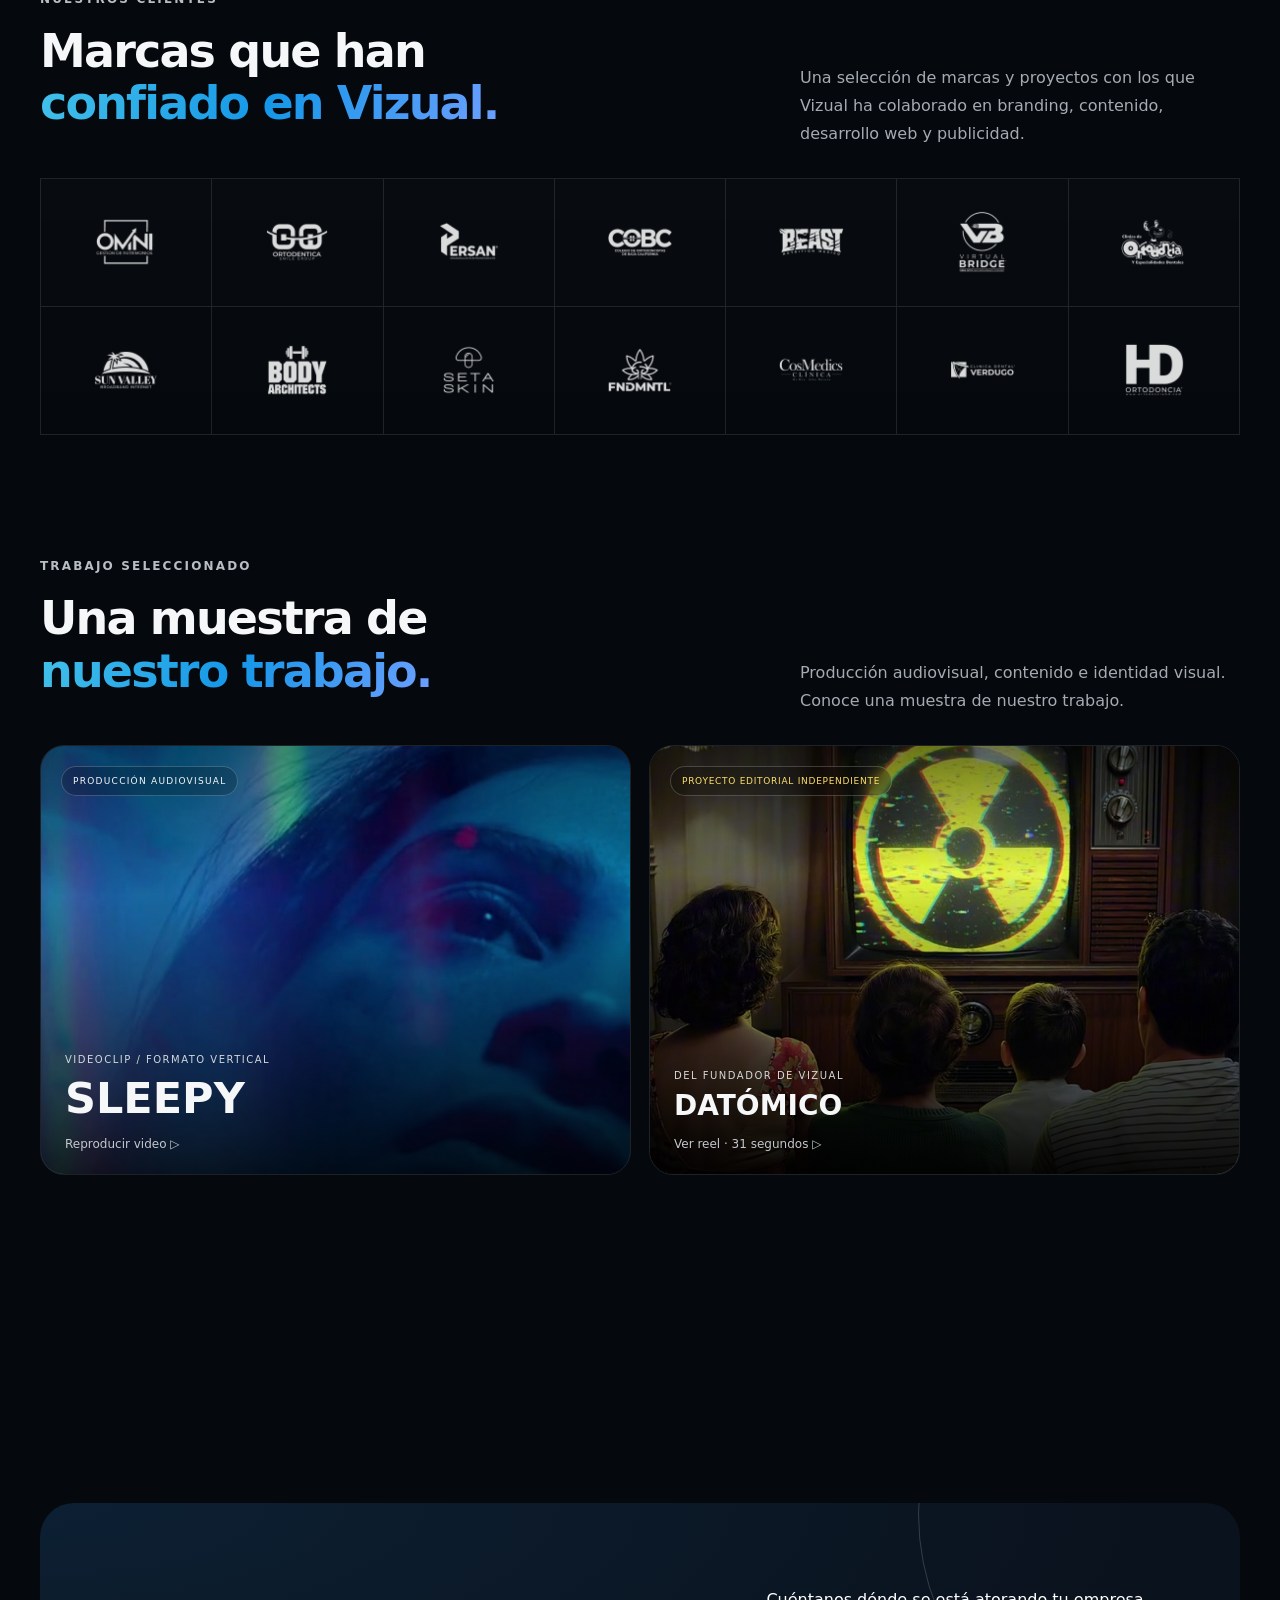
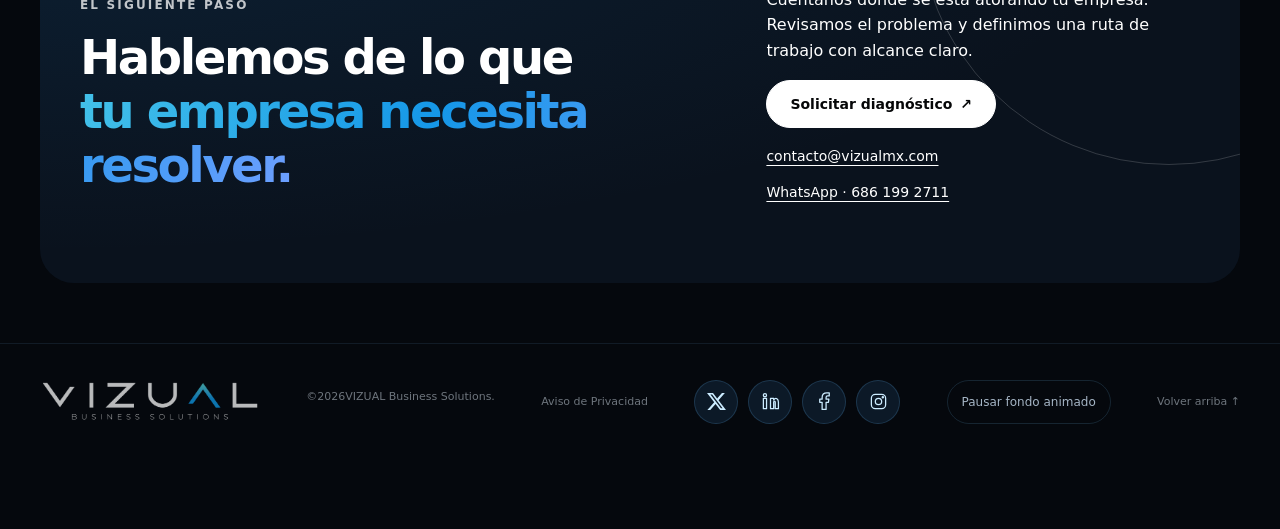
==== commit 8989b88a: "Prototype interactive VIZUAL ecosystem hero on preview only" ====
--- a/index.html
+++ b/index.html
@@ -27,6 +27,43 @@
 <script type="application/ld+json">{"@context": "https://schema.org", "@graph": [{"@type": "Organization", "@id": "https://vizualmx.com/#organization", "name": "VIZUAL Business Solutions", "url": "https://vizualmx.com/", "email": "contacto@vizualmx.com", "telephone": "+526861992711", "logo": "https://vizualmx.com/assets/vizual-business-solutions.png"}, {"@type": "WebSite", "@id": "https://vizualmx.com/#website", "url": "https://vizualmx.com/", "name": "VIZUAL Business Solutions", "publisher": {"@id": "https://vizualmx.com/#organization"}, "inLanguage": "es-MX"}, {"@type": "WebPage", "@id": "https://vizualmx.com/#webpage", "url": "https://vizualmx.com/", "name": "Sistemas para clínicas y empresas en México | VIZUAL", "description": "Sistemas, Clínicas, Agenda Digital y Marca y Web para mejorar operación, presencia y captación de clientes.", "isPartOf": {"@id": "https://vizualmx.com/#website"}, "inLanguage": "es-MX"}]}</script>
 <script defer src="analytics.js?v=2">
 </script>
+<style>
+/* Isolated preview: only the hero's right-hand experience. */
+.eco-stage{--ex:50%;--ey:50%;position:relative;min-width:0;isolation:isolate;padding:20px;border:1px solid #57baff45;border-radius:28px;background:radial-gradient(ellipse at var(--ex) var(--ey),#174c7138,transparent 65%),linear-gradient(145deg,#0d1725,#080d16);box-shadow:0 0 60px #0b7cb51e;color:#edf7ff;overflow:hidden}
+.eco-top,.eco-bottom{display:flex;justify-content:space-between;align-items:center;gap:10px;color:#9ab9ca;font-size:10px;letter-spacing:.14em}
+.eco-top i{display:inline-block;width:6px;height:6px;background:#7cddff;border-radius:50%;box-shadow:0 0 10px #6fcfff;margin-right:6px}
+.eco-map{position:relative;display:grid;grid-template-columns:1fr 1fr;grid-template-rows:1fr auto 1fr;align-items:center;justify-items:center;gap:15px 18px;height:clamp(270px,26vw,340px);padding:14px 0;isolation:isolate}
+.eco-ambient{position:absolute;inset:0;background:radial-gradient(ellipse at var(--ex) var(--ey),#2d9ee02a,transparent 52%);pointer-events:none}
+.eco-network{position:absolute;width:100%;height:100%;inset:0;pointer-events:none;z-index:-1;overflow:visible}
+.eco-orbit{fill:none;stroke:#72caff38;stroke-width:1;stroke-dasharray:3 7;animation:eco-dash 15s linear infinite}
+.eco-orbit-inner{stroke:#72caff20;stroke-dasharray:1 6;animation-direction:reverse}
+.eco-wires path,.eco-signals path{fill:none;stroke:#74caff55;stroke-width:1.4;vector-effect:non-scaling-stroke}
+.eco-signals path{stroke:#a6e9ff;stroke-width:2;stroke-dasharray:8 95;animation:eco-dash 5s linear infinite;opacity:.22}
+.eco-signals path.is-active{opacity:1;stroke:#73deff;filter:drop-shadow(0 0 4px #49c8ff)}
+.eco-stars{fill:#9bdeff;animation:eco-pulse 3s ease-in-out infinite alternate}
+@keyframes eco-dash{to{stroke-dashoffset:-206}}
+@keyframes eco-pulse{from{opacity:.35}to{opacity:1}}
+.eco-core{grid-column:1/-1;position:relative;z-index:1;display:flex;flex-direction:column;align-items:center;justify-content:center;gap:10px;width:min(82%,340px);padding:19px 14px;border:1px solid #80caff3d;border-radius:20px;background:radial-gradient(ellipse,#153450,#0a1422 80%);box-shadow:0 0 36px #3abaff25}
+.eco-core img{display:block;width:90%;max-width:285px;height:auto;object-fit:contain}
+.eco-core span{font-size:8px;letter-spacing:.13em;text-align:center;color:#accbdf}
+.eco-node{position:relative;z-index:2;display:flex;align-items:center;justify-content:center;gap:9px;width:min(100%,205px);min-width:0;min-height:58px;padding:12px 9px;border:1px solid #60b8ee48;border-radius:15px;color:#d7eafb;background:#0c1a2be8;font:inherit;font-weight:650;font-size:13px;cursor:pointer;transition:border-color .22s,box-shadow .22s,background .22s}
+.eco-node svg{width:21px;height:21px;flex-shrink:0;fill:none;stroke:#91daff;stroke-width:1.6;stroke-linecap:round;stroke-linejoin:round}
+.eco-node:hover,.eco-node[aria-pressed="true"]{background:#14314b;border-color:#75d9ff;box-shadow:0 0 24px #29baff35;color:#fff}
+.eco-detail{display:grid;grid-template-columns:1fr;gap:14px;border-top:1px solid #60b8ee32;background:#080f1a90;border-radius:15px;padding:18px;min-height:162px}
+.eco-detail .eco-kicker{font-size:10px;letter-spacing:.11em;color:#91dbff}
+.eco-detail h2{font-size:22px;line-height:1.15;margin:8px 0;color:#f0f8ff;letter-spacing:-.03em}
+.eco-detail p{font-size:13px;line-height:1.5;margin:0;color:#b8c8d8}
+.eco-detail a{display:inline-flex;align-items:center;justify-content:space-between;gap:12px;justify-self:start;padding:10px 14px;min-height:44px;border-radius:999px;border:1px solid #63c7ff80;background:#13314c;color:#e9f8ff;font-size:12px;font-weight:650}
+.eco-detail a:hover{background:#a0dfff;color:#081321}
+.eco-bottom{margin-top:16px;letter-spacing:.04em}
+.eco-bottom span{color:#84dfff}
+.eco-fallback{font-size:12px;margin-top:10px}
+@media(max-width:980px){.eco-stage{width:100%;max-width:760px;margin:12px auto 0}.eco-map{height:310px}}
+@media(max-width:640px){.eco-stage{padding:14px;border-radius:22px}.eco-top{font-size:9px}.eco-map{height:270px;gap:10px;padding:12px 0}.eco-node{font-size:11px;gap:6px;min-height:52px;padding:8px 5px}.eco-node svg{width:18px;height:18px}.eco-core{width:90%;padding:16px 8px}.eco-core span{font-size:7px}.eco-detail{padding:14px;min-height:180px}.eco-detail h2{font-size:20px}}
+.background-paused .eco-stage *, .background-inactive .eco-stage *{animation-play-state:paused}
+@media(prefers-reduced-motion:reduce){.eco-stage *{animation:none!important;transition:none!important}}
+</style>
+<meta name="robots" content="noindex, nofollow">
 </head>
 <body class="business-page home-page">
 <div class="tech-background" aria-hidden="true"><div class="tech-orbit tech-orbit-one"></div><div class="tech-orbit tech-orbit-two"></div><i class="tech-particle" style="--x:7%;--y:18%;--delay:-0s;--duration:24s"></i><i class="tech-particle" style="--x:19%;--y:67%;--delay:-3s;--duration:30s"></i><i class="tech-particle" style="--x:31%;--y:35%;--delay:-6s;--duration:36s"></i><i class="tech-particle" style="--x:45%;--y:86%;--delay:-9s;--duration:42s"></i><i class="tech-particle" style="--x:58%;--y:14%;--delay:-12s;--duration:24s"></i><i class="tech-particle" style="--x:69%;--y:57%;--delay:-15s;--duration:30s"></i><i class="tech-particle" style="--x:82%;--y:27%;--delay:-18s;--duration:36s"></i><i class="tech-particle" style="--x:94%;--y:76%;--delay:-21s;--duration:42s"></i><i class="tech-particle" style="--x:12%;--y:92%;--delay:-24s;--duration:24s"></i><i class="tech-particle" style="--x:54%;--y:48%;--delay:-27s;--duration:30s"></i><i class="tech-particle" style="--x:76%;--y:91%;--delay:-30s;--duration:36s"></i><i class="tech-particle" style="--x:90%;--y:8%;--delay:-33s;--duration:42s"></i></div>
@@ -70,12 +107,32 @@
 </div>
 </div>
 <!-- Official brand reveal, muted for inline autoplay on mobile. -->
-<figure class="hero-brand-stage" aria-label="Animación de VIZUAL Business Solutions">
-<video autoplay loop muted playsinline disablepictureinpicture disableremoteplayback preload="metadata" poster="assets/vizual-business-solutions.png" aria-label="Animación del logo VIZUAL Business Solutions">
-<source src="assets/hero/vizual-business-reveal.mp4" type="video/mp4">
-Tu navegador no puede reproducir este video. <a href="assets/hero/vizual-business-reveal.mp4">Ver animación del logo</a>.
-</video>
-</figure>
+<div class="eco-stage" id="eco-stage" aria-label="Explora el ecosistema VIZUAL">
+  <div class="eco-top"><span><i></i> ECOSISTEMA VIZUAL</span><span>01 — 04</span></div>
+  <div class="eco-map">
+    <div class="eco-ambient" aria-hidden="true"></div>
+    <svg class="eco-network" viewBox="0 0 600 340" preserveAspectRatio="none" aria-hidden="true">
+      <defs><radialGradient id="eco-ring"><stop stop-color="#61cfff" stop-opacity=".16"/><stop offset="1" stop-color="#61cfff" stop-opacity="0"/></radialGradient></defs>
+      <ellipse cx="300" cy="170" rx="136" ry="105" fill="url(#eco-ring)"/>
+      <ellipse class="eco-orbit" cx="300" cy="170" rx="198" ry="139"/>
+      <ellipse class="eco-orbit eco-orbit-inner" cx="300" cy="170" rx="134" ry="100"/>
+      <g class="eco-wires"><path d="M150 53 C150 116 300 72 300 170"/><path d="M450 53 C450 116 300 72 300 170"/><path d="M150 287 C150 224 300 268 300 170"/><path d="M450 287 C450 224 300 268 300 170"/></g>
+      <g class="eco-signals"><path data-wire="0" d="M150 53 C150 116 300 72 300 170"/><path data-wire="1" d="M450 53 C450 116 300 72 300 170"/><path data-wire="2" d="M150 287 C150 224 300 268 300 170"/><path data-wire="3" d="M450 287 C450 224 300 268 300 170"/></g>
+      <g class="eco-stars"><circle cx="45" cy="107" r="2"/><circle cx="555" cy="111" r="2"/><circle cx="62" cy="260" r="1.8"/><circle cx="536" cy="235" r="2"/><circle cx="268" cy="32" r="1.5"/><circle cx="343" cy="313" r="1.5"/></g>
+    </svg>
+    <button class="eco-node" data-eco="0" type="button" aria-pressed="true" aria-controls="eco-detail"><svg viewBox="0 0 24 24" aria-hidden="true"><rect x="3" y="3" width="18" height="18" rx="4"/><path d="M8 12h8m-4-4v8"/></svg><span>Clínicas</span></button>
+    <button class="eco-node" data-eco="1" type="button" aria-pressed="false" aria-controls="eco-detail"><svg viewBox="0 0 24 24" aria-hidden="true"><rect x="3" y="5" width="18" height="16" rx="3"/><path d="M7 2v6m10-6v6M3 10h18m5-5"/></svg><span>Agenda Digital</span></button>
+    <div class="eco-core"><img src="assets/vizual-business-solutions.png" alt="VIZUAL Business Solutions" width="1200" height="226"><span>MARCA · TECNOLOGÍA · CRECIMIENTO</span></div>
+    <button class="eco-node" data-eco="2" type="button" aria-pressed="false" aria-controls="eco-detail"><svg viewBox="0 0 24 24" aria-hidden="true"><rect x="3" y="3" width="7" height="7" rx="1.5"/><rect x="14" y="3" width="7" height="7" rx="1.5"/><rect x="3" y="14" width="7" height="7" rx="1.5"/><path d="M14 17.5h7m-3.5-3.5v7"/></svg><span>Sistemas</span></button>
+    <button class="eco-node" data-eco="3" type="button" aria-pressed="false" aria-controls="eco-detail"><svg viewBox="0 0 24 24" aria-hidden="true"><rect x="3" y="4" width="18" height="16" rx="3"/><path d="M3 9h18m-12 5 2 2-2 2m6-4 2 2-2 2"/></svg><span>Marca y Web</span></button>
+  </div>
+  <div class="eco-detail" id="eco-detail">
+    <div aria-live="polite" aria-atomic="true"><span class="eco-kicker" id="eco-kicker">01 / SISTEMA PARA CLÍNICAS</span><h2 id="eco-title">Tu clínica, conectada.</h2><p id="eco-description">App para pacientes y dashboard para organizar citas, agenda y comunicación.</p></div>
+    <a href="/sistema-para-clinicas" id="eco-link">Conocer solución <span aria-hidden="true">↗</span></a>
+  </div>
+  <div class="eco-bottom">Selecciona una solución para explorarla <span aria-hidden="true">✦</span></div>
+  <noscript><div class="eco-fallback"><a href="/agenda-digital">Agenda Digital</a> · <a href="/operaciones">Sistemas</a> · <a href="/business-experience">Marca y Web</a></div></noscript>
+</div>
 </section>
 
 <section class="ticker business-ticker" aria-label="Soluciones de VIZUAL Business Solutions">
@@ -299,5 +356,25 @@
 </a>
 <script src="script.js?v=business-5">
 </script>
+<script>
+(() => {
+ const stage=document.getElementById('eco-stage');if(!stage)return;
+ const data=[
+ ['01 / SISTEMA PARA CLÍNICAS','Tu clínica, conectada.','App para pacientes y dashboard para organizar citas, agenda y comunicación.','/sistema-para-clinicas'],
+ ['02 / AGENDA DIGITAL','Un solo pago. Sin mensualidades.','Presenta tus servicios y facilita la solicitud de citas con una agenda personalizada.','/agenda-digital'],
+ ['03 / SISTEMAS','Menos archivos. Más control.','Centraliza clientes, ventas y proyectos en un sistema a la medida.','/operaciones'],
+ ['04 / MARCA Y WEB','Una presencia a tu nivel.','Branding, sitio web y presencia digital para proyectar lo que tu negocio ofrece.','/business-experience']
+ ];
+ const buttons=[...stage.querySelectorAll('[data-eco]')],wires=[...stage.querySelectorAll('[data-wire]')];
+ const fields=['eco-kicker','eco-title','eco-description'].map(id=>document.getElementById(id));
+ const link=document.getElementById('eco-link');
+ const select=i=>{const d=data[i];if(!d)return;buttons.forEach((b,j)=>b.setAttribute('aria-pressed',String(i===j)));wires.forEach((w,j)=>w.classList.toggle('is-active',i===j));fields.forEach((el,j)=>{el.textContent=d[j]});link.href=d[3]};
+ buttons.forEach((b,i)=>b.addEventListener('click',()=>select(i)));
+ const reduced=matchMedia('(prefers-reduced-motion: reduce)');
+ stage.addEventListener('pointermove',e=>{if(reduced.matches||document.body.classList.contains('background-paused'))return;const r=stage.getBoundingClientRect();stage.style.setProperty('--ex',((e.clientX-r.left)/r.width*100).toFixed(1)+'%');stage.style.setProperty('--ey',((e.clientY-r.top)/r.height*100).toFixed(1)+'%')},{passive:true});
+ stage.addEventListener('pointerleave',()=>{stage.style.setProperty('--ex','50%');stage.style.setProperty('--ey','50%')});
+ select(0);
+})();
+</script>
 </body>
 </html>
